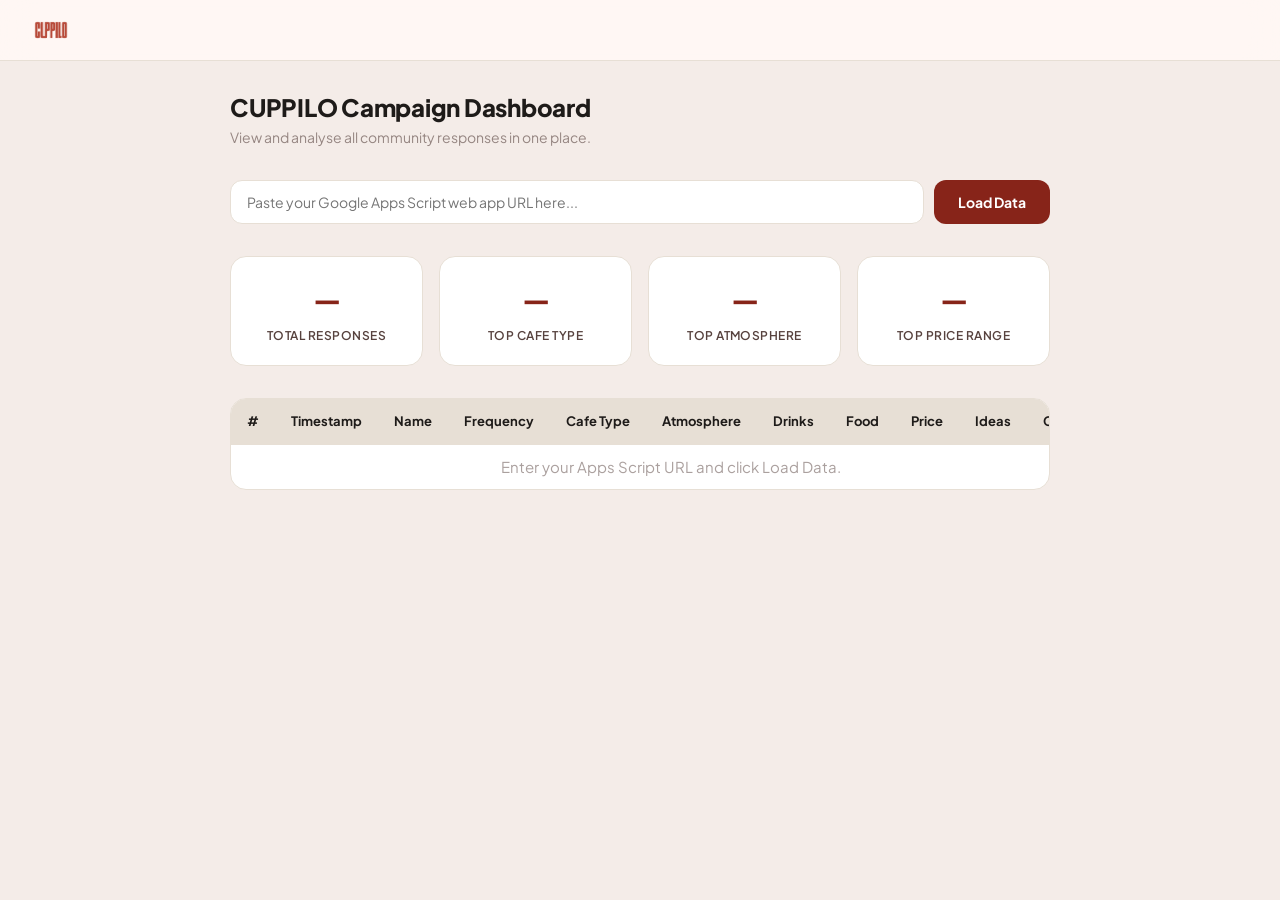
==== admin.html @ 05a6ad8a "Add native multi-step form, admin dashboard, and Google Apps Script - 5-step form overlay: About You" ====
<!DOCTYPE html>
<html lang="en">
<head>
  <meta charset="utf-8"/>
  <meta name="viewport" content="width=device-width, initial-scale=1.0"/>
  <title>CUPPILO — Campaign Dashboard</title>
  <link rel="stylesheet" href="css/styles.css"/>
  <style>
    body{background:#f4ece8;min-height:100vh}

    .admin-topbar{
      display:flex;align-items:center;gap:1rem;
      padding:1rem 1.25rem;
      background:rgba(255,248,245,.92);
      backdrop-filter:blur(16px);-webkit-backdrop-filter:blur(16px);
      border-bottom:1px solid var(--muted);
      position:sticky;top:0;z-index:50;
    }
    .admin-topbar img{height:28px;width:auto}

    .admin-wrap{max-width:860px;margin:0 auto;padding:2rem 1.25rem 4rem}

    .admin-title{font-size:1.5rem;font-weight:800;color:var(--charcoal);margin-bottom:.25rem}
    .admin-sub{font-size:.875rem;color:var(--on-sv);opacity:.6;margin-bottom:2rem}

    /* URL input bar */
    .url-bar{
      display:flex;gap:.625rem;margin-bottom:2rem;
    }
    .url-bar input{
      flex:1;padding:.75rem 1rem;border:1.5px solid var(--muted);
      border-radius:12px;font-family:inherit;font-size:.875rem;
      background:var(--surface-card);outline:none;
      transition:border-color .2s;
    }
    .url-bar input:focus{border-color:var(--primary)}
    .url-bar button{
      padding:.75rem 1.5rem;border-radius:12px;border:none;
      background:var(--primary);color:var(--on-p);font-family:inherit;
      font-weight:700;font-size:.875rem;cursor:pointer;white-space:nowrap;
      transition:background .2s;
    }
    .url-bar button:hover{background:var(--primary-dark)}

    /* stats grid */
    .stats{display:grid;grid-template-columns:repeat(4,1fr);gap:1rem;margin-bottom:2rem}
    .stat-card{
      background:var(--surface-card);border:1px solid var(--muted);
      border-radius:1rem;padding:1.25rem 1rem;text-align:center;
    }
    .stat-card .stat-num{font-size:1.75rem;font-weight:800;color:var(--primary)}
    .stat-card .stat-label{font-size:.75rem;font-weight:600;color:var(--on-sv);margin-top:.25rem;text-transform:uppercase;letter-spacing:.04em}

    /* table */
    .table-wrap{
      background:var(--surface-card);border:1px solid var(--muted);
      border-radius:1rem;overflow:hidden;
    }
    .table-wrap table{width:100%;border-collapse:collapse;font-size:.8125rem}
    .table-wrap th{
      background:var(--muted);padding:.75rem 1rem;text-align:left;
      font-weight:700;color:var(--charcoal);white-space:nowrap;
      position:sticky;top:0;
    }
    .table-wrap td{
      padding:.625rem 1rem;border-top:1px solid var(--muted);
      color:var(--on-sv);vertical-align:top;
    }
    .table-wrap tr:hover td{background:rgba(135,36,25,.03)}
    .table-scroll{max-height:60vh;overflow:auto}

    .empty-msg{text-align:center;padding:3rem 1rem;color:var(--on-sv);opacity:.5;font-size:.9375rem}

    @media(max-width:640px){
      .stats{grid-template-columns:1fr 1fr}
      .url-bar{flex-direction:column}
    }
  </style>
</head>
<body>

  <header class="admin-topbar">
    <img src="img/logo.png" alt="CUPPILO"/>
  </header>

  <div class="admin-wrap">
    <h1 class="admin-title">CUPPILO Campaign Dashboard</h1>
    <p class="admin-sub">View and analyse all community responses in one place.</p>

    <div class="url-bar">
      <input type="text" id="scriptUrl" placeholder="Paste your Google Apps Script web app URL here..."/>
      <button onclick="fetchAll()">Load Data</button>
    </div>

    <div class="stats" id="statsGrid">
      <div class="stat-card"><div class="stat-num" id="statTotal">—</div><div class="stat-label">Total Responses</div></div>
      <div class="stat-card"><div class="stat-num" id="statCafe">—</div><div class="stat-label">Top Cafe Type</div></div>
      <div class="stat-card"><div class="stat-num" id="statAtmos">—</div><div class="stat-label">Top Atmosphere</div></div>
      <div class="stat-card"><div class="stat-num" id="statPrice">—</div><div class="stat-label">Top Price Range</div></div>
    </div>

    <div class="table-wrap">
      <div class="table-scroll">
        <table>
          <thead>
            <tr>
              <th>#</th>
              <th>Timestamp</th>
              <th>Name</th>
              <th>Frequency</th>
              <th>Cafe Type</th>
              <th>Atmosphere</th>
              <th>Drinks</th>
              <th>Food</th>
              <th>Price</th>
              <th>Ideas</th>
              <th>Contact</th>
            </tr>
          </thead>
          <tbody id="tableBody">
            <tr><td colspan="11" class="empty-msg">Enter your Apps Script URL and click Load Data.</td></tr>
          </tbody>
        </table>
      </div>
    </div>
  </div>

  <script>
    var allRows = [];

    function fetchAll() {
      var url = document.getElementById('scriptUrl').value.trim();
      if (!url) { alert('Please paste your Google Apps Script web app URL.'); return; }

      // Save to localStorage for convenience
      localStorage.setItem('cuppilo_gas_url', url);

      // The GAS web app returns JSON. We fetch with ?action=read (or a dedicated GET endpoint).
      // If your script only has doPost, you can add a doGet that returns the sheet data as JSON.
      // For now we fetch as text and try to parse.
      fetch(url)
        .then(function(r){ return r.text(); })
        .then(function(text){
          try {
            var json = JSON.parse(text);
            if (Array.isArray(json)) {
              renderData(json);
            } else if (json.data && Array.isArray(json.data)) {
              renderData(json.data);
            } else {
              document.getElementById('tableBody').innerHTML =
                '<tr><td colspan="11" class="empty-msg">Got a response but no array data. Make sure your Apps Script doGet returns a JSON array of rows.</td></tr>';
            }
          } catch(err) {
            document.getElementById('tableBody').innerHTML =
              '<tr><td colspan="11" class="empty-msg">Could not parse response. Make sure your Apps Script returns valid JSON.</td></tr>';
          }
        })
        .catch(function(err){
          document.getElementById('tableBody').innerHTML =
            '<tr><td colspan="11" class="empty-msg">Fetch failed: ' + err.message + '</td></tr>';
        });
    }

    function renderData(rows) {
      allRows = rows;

      // Skip header row if present (first row with "Timestamp" as first cell)
      if (rows.length > 0 && rows[0][0] && rows[0][0].toString().toLowerCase().includes('timestamp')) {
        rows = rows.slice(1);
      }

      // Stats
      document.getElementById('statTotal').textContent = rows.length;

      var cafeTypes  = rows.map(function(r){ return r[3] || ''; }).filter(Boolean);
      var atmos      = rows.map(function(r){ return r[4] || ''; }).filter(Boolean);
      var prices     = rows.map(function(r){ return r[7] || ''; }).filter(Boolean);

      document.getElementById('statCafe').textContent  = mostCommon(cafeTypes) || '—';
      document.getElementById('statAtmos').textContent = mostCommon(atmos)     || '—';
      document.getElementById('statPrice').textContent = mostCommon(prices)    || '—';

      // Table
      var html = '';
      rows.forEach(function(r, i){
        html += '<tr>';
        html += '<td>' + (i + 1) + '</td>';
        html += '<td>' + esc(r[0]) + '</td>';
        html += '<td>' + esc(r[1]) + '</td>';
        html += '<td>' + esc(r[2]) + '</td>';
        html += '<td>' + esc(r[3]) + '</td>';
        html += '<td>' + esc(r[4]) + '</td>';
        html += '<td>' + esc(r[5]) + '</td>';
        html += '<td>' + esc(r[6]) + '</td>';
        html += '<td>' + esc(r[7]) + '</td>';
        html += '<td>' + esc(r[8]) + '</td>';
        html += '<td>' + esc(r[9]) + '</td>';
        html += '</tr>';
      });
      document.getElementById('tableBody').innerHTML = html || '<tr><td colspan="11" class="empty-msg">No responses yet.</td></tr>';
    }

    function mostCommon(arr) {
      var counts = {};
      arr.forEach(function(v){ counts[v] = (counts[v] || 0) + 1; });
      var best = null, bestN = 0;
      Object.keys(counts).forEach(function(k){
        if (counts[k] > bestN) { bestN = counts[k]; best = k; }
      });
      return best;
    }

    function esc(s) {
      if (!s) return '';
      var d = document.createElement('div');
      d.textContent = s;
      return d.innerHTML;
    }

    // Restore saved URL
    (function(){
      var saved = localStorage.getItem('cuppilo_gas_url');
      if (saved) document.getElementById('scriptUrl').value = saved;
    })();
  </script>

</body>
</html>
---- css/styles.css ----
/* CUPPILO Campaign — Landing Page Styles */
@import url('https://fonts.googleapis.com/css2?family=Playfair+Display:ital,wght@0,400;0,500;0,600;0,700;1,400;1,500&family=Plus+Jakarta+Sans:wght@400;500;600;700;800&display=swap');
@import url('https://fonts.googleapis.com/css2?family=Material+Symbols+Outlined:opsz,wght,FILL,GRAD@20..48,100..700,0..1,-50..200&display=swap');

*,*::before,*::after{box-sizing:border-box;margin:0;padding:0}
html{scroll-behavior:smooth;-webkit-text-size-adjust:100%}
body{font-family:'Plus Jakarta Sans',system-ui,sans-serif;line-height:1.6;-webkit-font-smoothing:antialiased;overflow-x:hidden;background:#fff8f5;color:#1e1b19}

:root{
  --primary:#872419;
  --primary-dark:#6d1d14;
  --cream:#F7F1E8;
  --brass:#D9A441;
  --charcoal:#1e1b19;
  --muted:#E7DFD5;
  --surface:#fff8f5;
  --surface-card:#ffffff;
  --on-p:#ffffff;
  --on-s:#1e1b19;
  --on-sv:#57423e;
}

h1,h2,h3{font-weight:700;letter-spacing:-0.01em;line-height:1.2}

.container{max-width:640px;margin:0 auto;padding:0 1.25rem}

/* ── TOP BAR ── */
.topbar{position:fixed;top:0;left:0;right:0;z-index:50;padding:1rem 1.25rem;display:flex;align-items:center;background:rgba(255,248,245,.85);backdrop-filter:blur(16px);-webkit-backdrop-filter:blur(16px)}
.topbar-logo{height:28px;width:auto}

/* ── HERO ── */
.hero{min-height:100vh;display:flex;align-items:center;justify-content:center;text-align:center;padding:5rem 1.25rem 3rem;background:linear-gradient(180deg,#fff8f5 0%,#f4ece8 100%)}
.hero-inner{max-width:500px;width:100%}
.hero-badge{display:inline-flex;align-items:center;gap:.5rem;padding:.375rem 1rem;border-radius:9999px;background:var(--surface-card);border:1px solid var(--muted);font-size:.75rem;font-weight:600;color:var(--on-sv);margin-bottom:2rem;letter-spacing:.02em}
.hero-badge .dot{width:6px;height:6px;border-radius:50%;background:var(--primary);animation:pulse 2s infinite}
@keyframes pulse{0%,100%{opacity:1}50%{opacity:.4}}
.hero h1{font-size:2.75rem;font-weight:800;letter-spacing:-.03em;color:var(--charcoal);margin-bottom:.75rem}
.hero h1 .accent{font-family:'Playfair Display',serif;font-style:italic;font-weight:500;color:var(--primary)}
.hero-sub{font-size:1.125rem;font-weight:500;color:var(--on-sv);margin-bottom:.25rem}
.hero-tagline{font-size:.9375rem;color:var(--on-sv);opacity:.7;line-height:1.7;margin-bottom:2rem}

/* ── CTA ROTATE ── */
.cta-btn{display:inline-flex;align-items:center;gap:.625rem;padding:18px 40px;border-radius:50px;background:var(--primary);color:var(--on-p);font-weight:700;font-size:20px;text-decoration:none;cursor:pointer;border:none;transition:all .2s;box-shadow:0 4px 20px rgba(135,36,25,.3);min-width:260px;font-family:inherit;position:relative;overflow:hidden}
.cta-btn:hover{background:var(--primary-dark);box-shadow:0 6px 28px rgba(135,36,25,.4);transform:translateY(-2px)}
.cta-btn:active{transform:scale(.97)}
.cta-icon{font-size:20px;transition:opacity .3s;flex-shrink:0}
.cta-text-wrap{position:relative;height:1.5em;overflow:visible;display:flex;align-items:center}
.cta-text{position:absolute;left:0;top:50%;white-space:nowrap;opacity:0;transform:translateY(-50%) translateY(10px);transition:all .4s ease;font-size:20px}
.cta-text.active{opacity:1;transform:translateY(-50%) translateY(0)}
.cta-arrow{font-size:20px;flex-shrink:0}

/* ── WHY SECTION ── */
.why{padding:3rem 1.25rem;text-align:center}
.why-quote{position:relative;max-width:480px;margin:0 auto}
.why-quote blockquote{font-size:1.0625rem;font-weight:500;color:var(--on-s);line-height:1.8;font-style:italic;padding:0 1.25rem;border-left:3px solid var(--primary)}

/* ── CARDS SECTION ── */
.cards{padding:3rem 1.25rem 5rem}
.cards-header{text-align:center;margin-bottom:2rem}
.cards-header span{font-size:.75rem;font-weight:700;text-transform:uppercase;letter-spacing:.06em;color:var(--primary);display:block;margin-bottom:.25rem}
.cards-header h2{font-size:1.5rem;font-weight:800;color:var(--charcoal)}
.cards-grid{display:grid;grid-template-columns:1fr 1fr;gap:1rem}
.card{background:var(--surface-card);border-radius:1rem;padding:1.5rem 1.25rem;border:1px solid var(--muted);text-align:left;transition:all .3s}
.card:hover{box-shadow:0 8px 24px rgba(135,36,25,.1);transform:translateY(-2px)}
.card-icon{font-size:2rem;margin-bottom:.75rem;color:var(--primary);display:block}
.card h3{font-size:1rem;font-weight:700;color:var(--charcoal);margin-bottom:.25rem}
.card p{font-size:.8125rem;color:var(--on-sv);line-height:1.5}

/* ── FOOTER ── */
.footer{padding:2rem 1.25rem;text-align:center;border-top:1px solid var(--muted)}
.footer-insta{display:inline-flex;align-items:center;gap:.5rem;padding:.75rem 1.5rem;border-radius:9999px;background:linear-gradient(135deg,#833ab4,#fd1d1d,#fcb045);color:#fff;font-weight:700;font-size:.875rem;text-decoration:none;transition:all .2s;box-shadow:0 2px 12px rgba(131,58,180,.25)}
.footer-insta:hover{transform:translateY(-2px);box-shadow:0 4px 20px rgba(131,58,180,.35)}
.footer-insta svg{width:18px;height:18px;fill:#fff;flex-shrink:0}
.footer p{font-size:.75rem;color:var(--on-sv);opacity:.5;margin-top:1.25rem}

/* ═══════════════════════════════════════════ */
/* FORM OVERLAY                               */
/* ═══════════════════════════════════════════ */
.form-overlay{
  position:fixed;
  inset:0;
  z-index:100;
  background:rgba(30,27,25,.45);
  backdrop-filter:blur(4px);
  -webkit-backdrop-filter:blur(4px);
  display:flex;
  align-items:flex-end;
  opacity:0;
  pointer-events:none;
  transition:opacity .35s ease;
}
.form-overlay.open{
  opacity:1;
  pointer-events:auto;
}

.form-panel{
  width:100%;
  max-height:100vh;
  height:100vh;
  background:var(--surface);
  border-radius:1.5rem 1.5rem 0 0;
  display:flex;
  flex-direction:column;
  transform:translateY(100%);
  transition:transform .45s cubic-bezier(.22,1,.36,1);
  overflow:hidden;
}
.form-overlay.open .form-panel{
  transform:translateY(0);
}

/* ── form topbar ── */
.form-topbar{
  display:flex;
  align-items:center;
  justify-content:space-between;
  padding:1rem 1.25rem;
  flex-shrink:0;
}
.form-close{
  width:40px;
  height:40px;
  border-radius:50%;
  border:none;
  background:var(--muted);
  display:flex;
  align-items:center;
  justify-content:center;
  cursor:pointer;
  transition:background .2s;
}
.form-close:hover{background:#d6cfc6}
.form-close .material-symbols-outlined{font-size:20px;color:var(--charcoal)}
.form-topbar-title{font-size:.8125rem;font-weight:800;letter-spacing:.1em;color:var(--charcoal);text-transform:uppercase}

/* ── progress bar ── */
.form-progress{
  width:100%;
  height:3px;
  background:var(--muted);
  flex-shrink:0;
}
.form-progress-fill{
  height:100%;
  width:0%;
  background:var(--primary);
  border-radius:0 3px 3px 0;
  transition:width .4s cubic-bezier(.22,1,.36,1);
}

/* ── scrollable body ── */
.form-body{
  flex:1;
  overflow-y:auto;
  padding:1.5rem 1.25rem 2rem;
  -webkit-overflow-scrolling:touch;
}

/* ── step ── */
.form-step{display:none}
.form-step.active{display:block;animation:fadeUp .4s ease}
@keyframes fadeUp{from{opacity:0;transform:translateY(16px)}to{opacity:1;transform:translateY(0)}}

.form-step-head{margin-bottom:1.75rem}
.form-step-icon{font-size:2rem;color:var(--primary);margin-bottom:.5rem;display:block}
.form-step-head h2{font-size:1.375rem;font-weight:800;color:var(--charcoal);margin-bottom:.25rem}
.form-step-head p{font-size:.875rem;color:var(--on-sv);opacity:.7}

/* ── fields ── */
.form-field{margin-bottom:1.5rem}
.form-field label{display:block;font-size:.8125rem;font-weight:700;color:var(--charcoal);margin-bottom:.5rem}
.label-hint{font-weight:400;color:var(--on-sv);opacity:.6}

/* ── text input ── */
.form-input{
  width:100%;
  padding:.875rem 1rem;
  border:1.5px solid var(--muted);
  border-radius:12px;
  font-family:inherit;
  font-size:.9375rem;
  color:var(--charcoal);
  background:var(--surface-card);
  transition:border-color .2s,box-shadow .2s;
  outline:none;
}
.form-input:focus{border-color:var(--primary);box-shadow:0 0 0 3px rgba(135,36,25,.1)}
.form-input::placeholder{color:var(--on-sv);opacity:.4}
.form-input.shake{animation:shake .4s ease}
@keyframes shake{0%,100%{transform:translateX(0)}20%,60%{transform:translateX(-6px)}40%,80%{transform:translateX(6px)}}

/* ── textarea ── */
.form-textarea{
  width:100%;
  padding:.875rem 1rem;
  border:1.5px solid var(--muted);
  border-radius:12px;
  font-family:inherit;
  font-size:.9375rem;
  color:var(--charcoal);
  background:var(--surface-card);
  resize:vertical;
  min-height:100px;
  transition:border-color .2s,box-shadow .2s;
  outline:none;
}
.form-textarea:focus{border-color:var(--primary);box-shadow:0 0 0 3px rgba(135,36,25,.1)}
.form-textarea::placeholder{color:var(--on-sv);opacity:.4}

/* ── single-select option buttons ── */
.form-options{display:grid;grid-template-columns:1fr 1fr;gap:.625rem}
.form-opt{
  padding:.75rem .875rem;
  border:1.5px solid var(--muted);
  border-radius:12px;
  background:var(--surface-card);
  font-family:inherit;
  font-size:.8125rem;
  font-weight:600;
  color:var(--on-sv);
  cursor:pointer;
  transition:all .2s;
  text-align:center;
  line-height:1.3;
}
.form-opt:hover{border-color:var(--primary);color:var(--primary)}
.form-opt.selected{
  background:var(--primary);
  border-color:var(--primary);
  color:var(--on-p);
  box-shadow:0 2px 8px rgba(135,36,25,.25);
}

/* ── multi-select chips ── */
.form-chips{display:flex;flex-wrap:wrap;gap:.5rem}
.form-chip{
  padding:.5rem 1rem;
  border:1.5px solid var(--muted);
  border-radius:9999px;
  background:var(--surface-card);
  font-family:inherit;
  font-size:.8125rem;
  font-weight:600;
  color:var(--on-sv);
  cursor:pointer;
  transition:all .2s;
}
.form-chip:hover{border-color:var(--primary);color:var(--primary)}
.form-chip.selected{
  background:var(--primary);
  border-color:var(--primary);
  color:var(--on-p);
  box-shadow:0 2px 8px rgba(135,36,25,.2);
}

/* ── bottom nav ── */
.form-nav{
  display:flex;
  gap:.75rem;
  padding:1rem 1.25rem 1.5rem;
  flex-shrink:0;
  border-top:1px solid var(--muted);
  background:var(--surface);
}
.form-nav button{
  flex:1;
  display:inline-flex;
  align-items:center;
  justify-content:center;
  gap:.375rem;
  padding:.875rem 1rem;
  border-radius:12px;
  font-family:inherit;
  font-size:.9375rem;
  font-weight:700;
  cursor:pointer;
  transition:all .2s;
  border:none;
}

.btn-back{
  background:transparent;
  border:1.5px solid var(--muted)!important;
  color:var(--on-sv);
}
.btn-back:hover{background:var(--muted)}

.btn-next{
  background:var(--primary);
  color:var(--on-p);
  box-shadow:0 4px 16px rgba(135,36,25,.3);
}
.btn-next:hover{background:var(--primary-dark);box-shadow:0 6px 24px rgba(135,36,25,.4);transform:translateY(-1px)}
.btn-next:active{transform:scale(.97)}

/* ── RESPONSIVE ── */
@media(max-width:480px){
  .hero{padding-top:4rem}
  .hero h1{font-size:2.25rem}
  .cards-grid{grid-template-columns:1fr}
  .cta-btn{padding:.875rem 1.5rem;font-size:1rem;min-height:56px}
  .cta-icon,.cta-arrow{font-size:20px}

  .form-options{grid-template-columns:1fr}
  .form-panel{border-radius:0}
}
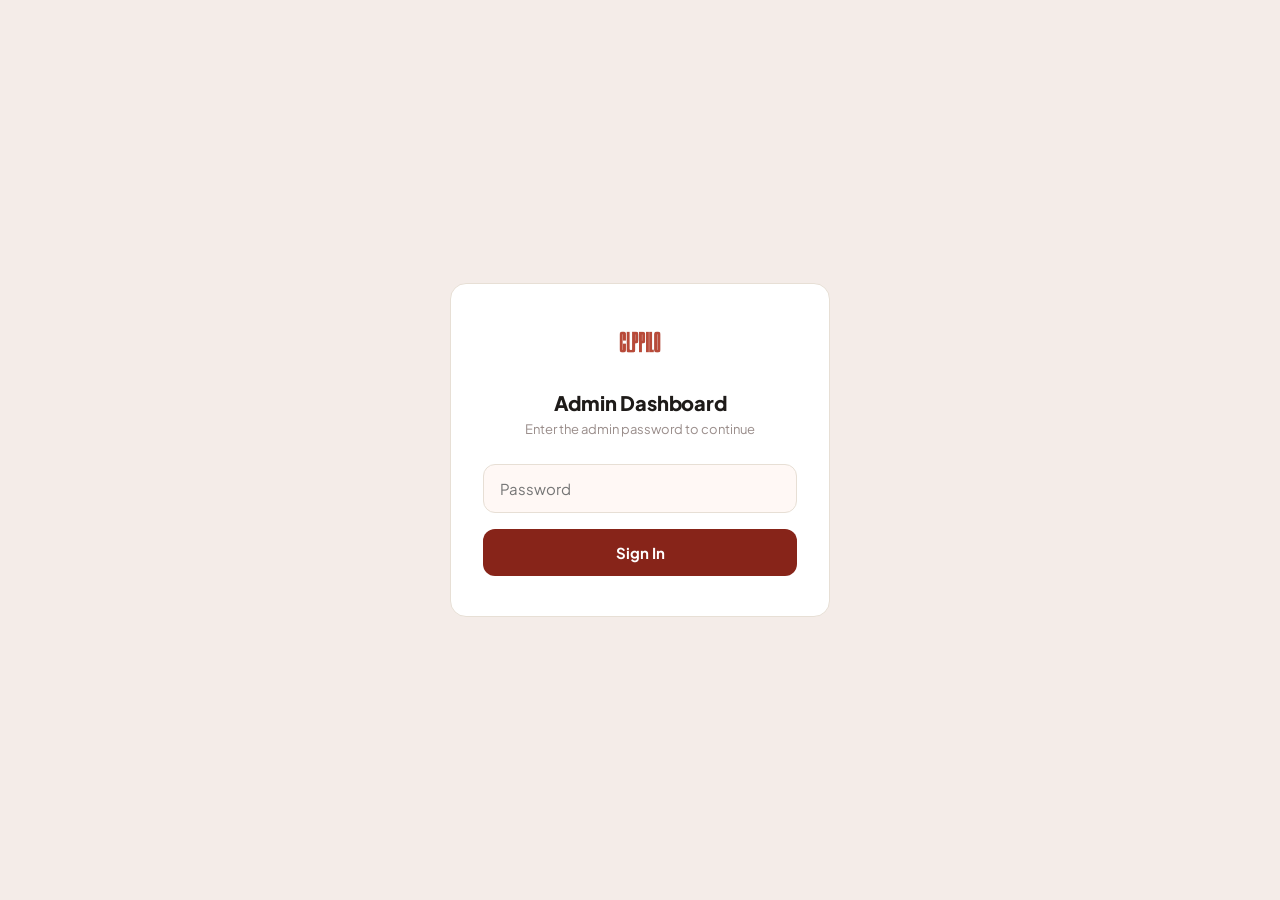
==== commit 6f815f52: "Add admin security, dynamic form builder, CTA fixes, speed optimization - Admin dashboard: password-" ====
--- a/admin.html
+++ b/admin.html
@@ -3,226 +3,370 @@
 <head>
   <meta charset="utf-8"/>
   <meta name="viewport" content="width=device-width, initial-scale=1.0"/>
-  <title>CUPPILO — Campaign Dashboard</title>
+  <title>CUPPILO — Admin Dashboard</title>
   <link rel="stylesheet" href="css/styles.css"/>
   <style>
     body{background:#f4ece8;min-height:100vh}
-
-    .admin-topbar{
-      display:flex;align-items:center;gap:1rem;
-      padding:1rem 1.25rem;
-      background:rgba(255,248,245,.92);
-      backdrop-filter:blur(16px);-webkit-backdrop-filter:blur(16px);
-      border-bottom:1px solid var(--muted);
-      position:sticky;top:0;z-index:50;
-    }
+    .admin-topbar{display:flex;align-items:center;gap:1rem;padding:1rem 1.25rem;background:rgba(255,248,245,.92);backdrop-filter:blur(16px);-webkit-backdrop-filter:blur(16px);border-bottom:1px solid var(--muted);position:sticky;top:0;z-index:50}
     .admin-topbar img{height:28px;width:auto}
-
+    .admin-topbar-title{font-size:.8125rem;font-weight:800;letter-spacing:.08em;color:var(--charcoal);text-transform:uppercase}
     .admin-wrap{max-width:860px;margin:0 auto;padding:2rem 1.25rem 4rem}
-
     .admin-title{font-size:1.5rem;font-weight:800;color:var(--charcoal);margin-bottom:.25rem}
     .admin-sub{font-size:.875rem;color:var(--on-sv);opacity:.6;margin-bottom:2rem}
 
-    /* URL input bar */
-    .url-bar{
-      display:flex;gap:.625rem;margin-bottom:2rem;
-    }
-    .url-bar input{
-      flex:1;padding:.75rem 1rem;border:1.5px solid var(--muted);
-      border-radius:12px;font-family:inherit;font-size:.875rem;
-      background:var(--surface-card);outline:none;
-      transition:border-color .2s;
-    }
+    /* Login */
+    .login-gate{display:flex;align-items:center;justify-content:center;min-height:100vh;padding:1.25rem}
+    .login-card{background:var(--surface-card);border:1px solid var(--muted);border-radius:1rem;padding:2.5rem 2rem;max-width:380px;width:100%;text-align:center}
+    .login-card img{height:36px;margin-bottom:1.5rem}
+    .login-card h2{font-size:1.25rem;font-weight:800;color:var(--charcoal);margin-bottom:.25rem}
+    .login-card p{font-size:.8125rem;color:var(--on-sv);opacity:.6;margin-bottom:1.5rem}
+    .login-card input{width:100%;padding:.875rem 1rem;border:1.5px solid var(--muted);border-radius:12px;font-family:inherit;font-size:.9375rem;background:var(--surface);outline:none;transition:border-color .2s;margin-bottom:1rem}
+    .login-card input:focus{border-color:var(--primary)}
+    .login-card button{width:100%;padding:.875rem;border-radius:12px;border:none;background:var(--primary);color:var(--on-p);font-family:inherit;font-weight:700;font-size:.9375rem;cursor:pointer;transition:background .2s}
+    .login-card button:hover{background:var(--primary-dark)}
+    .login-err{font-size:.8125rem;color:#ba1a1a;margin-top:.5rem;display:none}
+
+    /* Tabs */
+    .admin-tabs{display:flex;gap:.5rem;margin-bottom:2rem;border-bottom:2px solid var(--muted);padding-bottom:0}
+    .admin-tab{padding:.75rem 1.25rem;border:none;background:transparent;font-family:inherit;font-size:.875rem;font-weight:700;color:var(--on-sv);cursor:pointer;border-bottom:2px solid transparent;margin-bottom:-2px;transition:all .2s}
+    .admin-tab.active{color:var(--primary);border-bottom-color:var(--primary)}
+    .admin-tab:hover{color:var(--primary)}
+    .tab-panel{display:none}
+    .tab-panel.active{display:block}
+
+    /* URL bar */
+    .url-bar{display:flex;gap:.625rem;margin-bottom:2rem}
+    .url-bar input{flex:1;padding:.75rem 1rem;border:1.5px solid var(--muted);border-radius:12px;font-family:inherit;font-size:.875rem;background:var(--surface-card);outline:none;transition:border-color .2s}
     .url-bar input:focus{border-color:var(--primary)}
-    .url-bar button{
-      padding:.75rem 1.5rem;border-radius:12px;border:none;
-      background:var(--primary);color:var(--on-p);font-family:inherit;
-      font-weight:700;font-size:.875rem;cursor:pointer;white-space:nowrap;
-      transition:background .2s;
-    }
+    .url-bar button{padding:.75rem 1.5rem;border-radius:12px;border:none;background:var(--primary);color:var(--on-p);font-family:inherit;font-weight:700;font-size:.875rem;cursor:pointer;white-space:nowrap;transition:background .2s}
     .url-bar button:hover{background:var(--primary-dark)}
 
-    /* stats grid */
+    /* Stats */
     .stats{display:grid;grid-template-columns:repeat(4,1fr);gap:1rem;margin-bottom:2rem}
-    .stat-card{
-      background:var(--surface-card);border:1px solid var(--muted);
-      border-radius:1rem;padding:1.25rem 1rem;text-align:center;
-    }
+    .stat-card{background:var(--surface-card);border:1px solid var(--muted);border-radius:1rem;padding:1.25rem 1rem;text-align:center}
     .stat-card .stat-num{font-size:1.75rem;font-weight:800;color:var(--primary)}
     .stat-card .stat-label{font-size:.75rem;font-weight:600;color:var(--on-sv);margin-top:.25rem;text-transform:uppercase;letter-spacing:.04em}
 
-    /* table */
-    .table-wrap{
-      background:var(--surface-card);border:1px solid var(--muted);
-      border-radius:1rem;overflow:hidden;
-    }
+    /* Table */
+    .table-wrap{background:var(--surface-card);border:1px solid var(--muted);border-radius:1rem;overflow:hidden}
     .table-wrap table{width:100%;border-collapse:collapse;font-size:.8125rem}
-    .table-wrap th{
-      background:var(--muted);padding:.75rem 1rem;text-align:left;
-      font-weight:700;color:var(--charcoal);white-space:nowrap;
-      position:sticky;top:0;
-    }
-    .table-wrap td{
-      padding:.625rem 1rem;border-top:1px solid var(--muted);
-      color:var(--on-sv);vertical-align:top;
-    }
+    .table-wrap th{background:var(--muted);padding:.75rem 1rem;text-align:left;font-weight:700;color:var(--charcoal);white-space:nowrap;position:sticky;top:0}
+    .table-wrap td{padding:.625rem 1rem;border-top:1px solid var(--muted);color:var(--on-sv);vertical-align:top}
     .table-wrap tr:hover td{background:rgba(135,36,25,.03)}
     .table-scroll{max-height:60vh;overflow:auto}
-
     .empty-msg{text-align:center;padding:3rem 1rem;color:var(--on-sv);opacity:.5;font-size:.9375rem}
+
+    /* Form Builder */
+    .builder-section{background:var(--surface-card);border:1px solid var(--muted);border-radius:1rem;padding:1.5rem;margin-bottom:1.25rem}
+    .builder-section h3{font-size:1rem;font-weight:700;color:var(--charcoal);margin-bottom:.25rem;display:flex;align-items:center;gap:.5rem}
+    .builder-section h3 .material-symbols-outlined{font-size:20px;color:var(--primary)}
+    .builder-section>p{font-size:.8125rem;color:var(--on-sv);opacity:.6;margin-bottom:1rem}
+    .builder-items{display:flex;flex-wrap:wrap;gap:.5rem;margin-bottom:1rem}
+    .builder-item{display:inline-flex;align-items:center;gap:.375rem;padding:.5rem .875rem;border:1.5px solid var(--muted);border-radius:9999px;font-size:.8125rem;font-weight:600;color:var(--on-sv);background:var(--surface)}
+    .builder-item .remove-btn{width:20px;height:20px;border-radius:50%;border:none;background:rgba(186,26,26,.1);color:#ba1a1a;display:flex;align-items:center;justify-content:center;cursor:pointer;font-size:14px;transition:background .2s;line-height:1}
+    .builder-item .remove-btn:hover{background:rgba(186,26,26,.25)}
+    .builder-add{display:flex;gap:.5rem}
+    .builder-add input{flex:1;padding:.625rem .875rem;border:1.5px solid var(--muted);border-radius:10px;font-family:inherit;font-size:.8125rem;background:var(--surface);outline:none;transition:border-color .2s}
+    .builder-add input:focus{border-color:var(--primary)}
+    .builder-add button{padding:.625rem 1rem;border-radius:10px;border:none;background:var(--primary);color:var(--on-p);font-family:inherit;font-weight:700;font-size:.8125rem;cursor:pointer;white-space:nowrap;transition:background .2s}
+    .builder-add button:hover{background:var(--primary-dark)}
+    .builder-actions{display:flex;gap:.75rem;margin-top:1.25rem}
+    .builder-actions button{padding:.75rem 1.5rem;border-radius:12px;border:none;font-family:inherit;font-weight:700;font-size:.875rem;cursor:pointer;transition:all .2s}
+    .btn-publish{background:var(--primary);color:var(--on-p)}
+    .btn-publish:hover{background:var(--primary-dark)}
+    .btn-reset{background:var(--muted);color:var(--on-sv)}
+    .btn-reset:hover{background:#d6cfc6}
+    .builder-status{font-size:.8125rem;color:var(--success);font-weight:600;margin-top:.75rem;display:none}
 
     @media(max-width:640px){
       .stats{grid-template-columns:1fr 1fr}
       .url-bar{flex-direction:column}
+      .admin-tabs{overflow-x:auto}
     }
   </style>
 </head>
 <body>
 
-  <header class="admin-topbar">
-    <img src="img/logo.png" alt="CUPPILO"/>
-  </header>
-
-  <div class="admin-wrap">
-    <h1 class="admin-title">CUPPILO Campaign Dashboard</h1>
-    <p class="admin-sub">View and analyse all community responses in one place.</p>
-
-    <div class="url-bar">
-      <input type="text" id="scriptUrl" placeholder="Paste your Google Apps Script web app URL here..."/>
-      <button onclick="fetchAll()">Load Data</button>
+  <!-- LOGIN GATE -->
+  <div class="login-gate" id="loginGate">
+    <div class="login-card">
+      <img src="img/logo.png" alt="CUPPILO"/>
+      <h2>Admin Dashboard</h2>
+      <p>Enter the admin password to continue</p>
+      <input type="password" id="loginPass" placeholder="Password" onkeydown="if(event.key==='Enter')doLogin()"/>
+      <button onclick="doLogin()">Sign In</button>
+      <p class="login-err" id="loginErr">Incorrect password. Try again.</p>
     </div>
-
-    <div class="stats" id="statsGrid">
-      <div class="stat-card"><div class="stat-num" id="statTotal">—</div><div class="stat-label">Total Responses</div></div>
-      <div class="stat-card"><div class="stat-num" id="statCafe">—</div><div class="stat-label">Top Cafe Type</div></div>
-      <div class="stat-card"><div class="stat-num" id="statAtmos">—</div><div class="stat-label">Top Atmosphere</div></div>
-      <div class="stat-card"><div class="stat-num" id="statPrice">—</div><div class="stat-label">Top Price Range</div></div>
-    </div>
-
-    <div class="table-wrap">
-      <div class="table-scroll">
-        <table>
-          <thead>
-            <tr>
-              <th>#</th>
-              <th>Timestamp</th>
-              <th>Name</th>
-              <th>Frequency</th>
-              <th>Cafe Type</th>
-              <th>Atmosphere</th>
-              <th>Drinks</th>
-              <th>Food</th>
-              <th>Price</th>
-              <th>Ideas</th>
-              <th>Contact</th>
-            </tr>
-          </thead>
-          <tbody id="tableBody">
-            <tr><td colspan="11" class="empty-msg">Enter your Apps Script URL and click Load Data.</td></tr>
-          </tbody>
-        </table>
+  </div>
+
+  <!-- DASHBOARD (hidden until login) -->
+  <div id="dashboardWrap" style="display:none">
+    <header class="admin-topbar">
+      <img src="img/logo.png" alt="CUPPILO"/>
+      <span class="admin-topbar-title">Admin</span>
+    </header>
+
+    <div class="admin-wrap">
+      <h1 class="admin-title">CUPPILO Campaign Dashboard</h1>
+      <p class="admin-sub">Manage your campaign form and view all community responses.</p>
+
+      <div class="admin-tabs">
+        <button class="admin-tab active" onclick="switchTab('responses',this)">Responses</button>
+        <button class="admin-tab" onclick="switchTab('builder',this)">Form Builder</button>
+      </div>
+
+      <!-- TAB: Responses -->
+      <div class="tab-panel active" id="tab-responses">
+        <div class="url-bar">
+          <input type="text" id="scriptUrl" placeholder="Paste your Google Apps Script web app URL..."/>
+          <button onclick="fetchAll()">Load Data</button>
+        </div>
+
+        <div class="stats">
+          <div class="stat-card"><div class="stat-num" id="statTotal">—</div><div class="stat-label">Responses</div></div>
+          <div class="stat-card"><div class="stat-num" id="statCafe">—</div><div class="stat-label">Top Cafe</div></div>
+          <div class="stat-card"><div class="stat-num" id="statAtmos">—</div><div class="stat-label">Top Vibe</div></div>
+          <div class="stat-card"><div class="stat-num" id="statPrice">—</div><div class="stat-label">Top Price</div></div>
+        </div>
+
+        <div class="table-wrap">
+          <div class="table-scroll">
+            <table>
+              <thead><tr><th>#</th><th>Time</th><th>Name</th><th>Frequency</th><th>Cafe</th><th>Vibe</th><th>Drinks</th><th>Food</th><th>Price</th><th>Ideas</th><th>Contact</th></tr></thead>
+              <tbody id="tableBody"><tr><td colspan="11" class="empty-msg">Enter your Apps Script URL and click Load Data.</td></tr></tbody>
+            </table>
+          </div>
+        </div>
+      </div>
+
+      <!-- TAB: Form Builder -->
+      <div class="tab-panel" id="tab-builder">
+        <p style="font-size:.875rem;color:var(--on-sv);opacity:.6;margin-bottom:1.5rem">Add or remove items from the campaign form. Changes are published to the live form instantly via localStorage. No code editing needed.</p>
+
+        <div class="builder-section">
+          <h3><span class="material-symbols-outlined">local_cafe</span> Drinks</h3>
+          <p>Multi-select chips on Step 3 of the form</p>
+          <div class="builder-items" id="builderDrinks"></div>
+          <div class="builder-add">
+            <input type="text" id="newDrink" placeholder="Add a drink (e.g. Iced Latte)" onkeydown="if(event.key==='Enter')addItem('drinks')"/>
+            <button onclick="addItem('drinks')">Add</button>
+          </div>
+        </div>
+
+        <div class="builder-section">
+          <h3><span class="material-symbols-outlined">restaurant</span> Food</h3>
+          <p>Multi-select chips on Step 3 of the form</p>
+          <div class="builder-items" id="builderFood"></div>
+          <div class="builder-add">
+            <input type="text" id="newFood" placeholder="Add a food item (e.g. Croissant)" onkeydown="if(event.key==='Enter')addItem('food')"/>
+            <button onclick="addItem('food')">Add</button>
+          </div>
+        </div>
+
+        <div class="builder-section">
+          <h3><span class="material-symbols-outlined">storefront</span> Cafe Types</h3>
+          <p>Single-select options on Step 2</p>
+          <div class="builder-items" id="builderCafeTypes"></div>
+          <div class="builder-add">
+            <input type="text" id="newCafeType" placeholder="Add a cafe type" onkeydown="if(event.key==='Enter')addItem('cafeTypes')"/>
+            <button onclick="addItem('cafeTypes')">Add</button>
+          </div>
+        </div>
+
+        <div class="builder-section">
+          <h3><span class="material-symbols-outlined">park</span> Atmospheres</h3>
+          <p>Single-select options on Step 2</p>
+          <div class="builder-items" id="builderAtmospheres"></div>
+          <div class="builder-add">
+            <input type="text" id="newAtmosphere" placeholder="Add an atmosphere" onkeydown="if(event.key==='Enter')addItem('atmospheres')"/>
+            <button onclick="addItem('atmospheres')">Add</button>
+          </div>
+        </div>
+
+        <div class="builder-section">
+          <h3><span class="material-symbols-outlined">payments</span> Price Ranges</h3>
+          <p>Single-select options on Step 4</p>
+          <div class="builder-items" id="builderPrices"></div>
+          <div class="builder-add">
+            <input type="text" id="newPrice" placeholder="Add a price range (e.g. Rs.200+)" onkeydown="if(event.key==='Enter')addItem('prices')"/>
+            <button onclick="addItem('prices')">Add</button>
+          </div>
+        </div>
+
+        <div class="builder-actions">
+          <button class="btn-publish" onclick="publishConfig()">
+            <span class="material-symbols-outlined" style="font-size:16px;vertical-align:middle">upload</span>
+            Publish to Live Form
+          </button>
+          <button class="btn-reset" onclick="resetConfig()">Reset to Default</button>
+        </div>
+        <p class="builder-status" id="builderStatus">Published! The live form will now use your updated items.</p>
       </div>
     </div>
   </div>
 
   <script>
-    var allRows = [];
-
+    /* ══════════════════════════════════════ */
+    /* PASSWORD SECURITY                      */
+    /* ══════════════════════════════════════ */
+    var ADMIN_HASH = 'cuppilo2026';  /* Simple hash — change this to your password */
+
+    function doLogin() {
+      var pass = document.getElementById('loginPass').value;
+      if (pass === ADMIN_HASH) {
+        sessionStorage.setItem('cuppilo_admin_auth', '1');
+        document.getElementById('loginGate').style.display = 'none';
+        document.getElementById('dashboardWrap').style.display = 'block';
+        loadBuilder();
+        restoreUrl();
+      } else {
+        document.getElementById('loginErr').style.display = 'block';
+        document.getElementById('loginPass').value = '';
+        document.getElementById('loginPass').focus();
+      }
+    }
+
+    /* Check if already logged in this session */
+    (function(){
+      if (sessionStorage.getItem('cuppilo_admin_auth') === '1') {
+        document.getElementById('loginGate').style.display = 'none';
+        document.getElementById('dashboardWrap').style.display = 'block';
+      }
+    })();
+
+    /* ══════════════════════════════════════ */
+    /* TABS                                   */
+    /* ══════════════════════════════════════ */
+    function switchTab(id, btn) {
+      document.querySelectorAll('.tab-panel').forEach(function(p){ p.classList.remove('active'); });
+      document.querySelectorAll('.admin-tab').forEach(function(b){ b.classList.remove('active'); });
+      document.getElementById('tab-' + id).classList.add('active');
+      btn.classList.add('active');
+    }
+
+    /* ══════════════════════════════════════ */
+    /* RESPONSES                              */
+    /* ══════════════════════════════════════ */
     function fetchAll() {
       var url = document.getElementById('scriptUrl').value.trim();
       if (!url) { alert('Please paste your Google Apps Script web app URL.'); return; }
-
-      // Save to localStorage for convenience
       localStorage.setItem('cuppilo_gas_url', url);
-
-      // The GAS web app returns JSON. We fetch with ?action=read (or a dedicated GET endpoint).
-      // If your script only has doPost, you can add a doGet that returns the sheet data as JSON.
-      // For now we fetch as text and try to parse.
-      fetch(url)
-        .then(function(r){ return r.text(); })
-        .then(function(text){
-          try {
-            var json = JSON.parse(text);
-            if (Array.isArray(json)) {
-              renderData(json);
-            } else if (json.data && Array.isArray(json.data)) {
-              renderData(json.data);
-            } else {
-              document.getElementById('tableBody').innerHTML =
-                '<tr><td colspan="11" class="empty-msg">Got a response but no array data. Make sure your Apps Script doGet returns a JSON array of rows.</td></tr>';
-            }
-          } catch(err) {
-            document.getElementById('tableBody').innerHTML =
-              '<tr><td colspan="11" class="empty-msg">Could not parse response. Make sure your Apps Script returns valid JSON.</td></tr>';
-          }
-        })
-        .catch(function(err){
-          document.getElementById('tableBody').innerHTML =
-            '<tr><td colspan="11" class="empty-msg">Fetch failed: ' + err.message + '</td></tr>';
-        });
+      fetch(url).then(function(r){ return r.text(); }).then(function(text){
+        try {
+          var json = JSON.parse(text);
+          var rows = Array.isArray(json) ? json : (json.data && Array.isArray(json.data) ? json.data : null);
+          if (rows) { renderData(rows); }
+          else { document.getElementById('tableBody').innerHTML = '<tr><td colspan="11" class="empty-msg">No array data in response. Ensure your GAS doGet returns a JSON array.</td></tr>'; }
+        } catch(err) { document.getElementById('tableBody').innerHTML = '<tr><td colspan="11" class="empty-msg">Could not parse response.</td></tr>'; }
+      }).catch(function(err){ document.getElementById('tableBody').innerHTML = '<tr><td colspan="11" class="empty-msg">Fetch failed: ' + err.message + '</td></tr>'; });
     }
 
     function renderData(rows) {
-      allRows = rows;
-
-      // Skip header row if present (first row with "Timestamp" as first cell)
-      if (rows.length > 0 && rows[0][0] && rows[0][0].toString().toLowerCase().includes('timestamp')) {
-        rows = rows.slice(1);
-      }
-
-      // Stats
+      if (rows.length > 0 && rows[0][0] && rows[0][0].toString().toLowerCase().includes('timestamp')) rows = rows.slice(1);
       document.getElementById('statTotal').textContent = rows.length;
-
-      var cafeTypes  = rows.map(function(r){ return r[3] || ''; }).filter(Boolean);
-      var atmos      = rows.map(function(r){ return r[4] || ''; }).filter(Boolean);
-      var prices     = rows.map(function(r){ return r[7] || ''; }).filter(Boolean);
-
-      document.getElementById('statCafe').textContent  = mostCommon(cafeTypes) || '—';
-      document.getElementById('statAtmos').textContent = mostCommon(atmos)     || '—';
-      document.getElementById('statPrice').textContent = mostCommon(prices)    || '—';
-
-      // Table
+      document.getElementById('statCafe').textContent  = mostCommon(rows.map(function(r){return r[3]||''}).filter(Boolean)) || '—';
+      document.getElementById('statAtmos').textContent = mostCommon(rows.map(function(r){return r[4]||''}).filter(Boolean)) || '—';
+      document.getElementById('statPrice').textContent = mostCommon(rows.map(function(r){return r[7]||''}).filter(Boolean)) || '—';
       var html = '';
-      rows.forEach(function(r, i){
-        html += '<tr>';
-        html += '<td>' + (i + 1) + '</td>';
-        html += '<td>' + esc(r[0]) + '</td>';
-        html += '<td>' + esc(r[1]) + '</td>';
-        html += '<td>' + esc(r[2]) + '</td>';
-        html += '<td>' + esc(r[3]) + '</td>';
-        html += '<td>' + esc(r[4]) + '</td>';
-        html += '<td>' + esc(r[5]) + '</td>';
-        html += '<td>' + esc(r[6]) + '</td>';
-        html += '<td>' + esc(r[7]) + '</td>';
-        html += '<td>' + esc(r[8]) + '</td>';
-        html += '<td>' + esc(r[9]) + '</td>';
+      rows.forEach(function(r,i){
+        html += '<tr><td>'+(i+1)+'</td>';
+        [0,1,2,3,4,5,6,7,8,9].forEach(function(c){ html += '<td>'+esc(r[c])+'</td>'; });
         html += '</tr>';
       });
       document.getElementById('tableBody').innerHTML = html || '<tr><td colspan="11" class="empty-msg">No responses yet.</td></tr>';
     }
 
-    function mostCommon(arr) {
-      var counts = {};
-      arr.forEach(function(v){ counts[v] = (counts[v] || 0) + 1; });
-      var best = null, bestN = 0;
-      Object.keys(counts).forEach(function(k){
-        if (counts[k] > bestN) { bestN = counts[k]; best = k; }
+    function mostCommon(a){var c={},b=null,n=0;a.forEach(function(v){c[v]=(c[v]||0)+1});Object.keys(c).forEach(function(k){if(c[k]>n){n=c[k];b=k}});return b}
+    function esc(s){if(!s)return'';var d=document.createElement('div');d.textContent=s;return d.innerHTML}
+    function restoreUrl(){var s=localStorage.getItem('cuppilo_gas_url');if(s)document.getElementById('scriptUrl').value=s}
+
+    /* ══════════════════════════════════════ */
+    /* FORM BUILDER                           */
+    /* ══════════════════════════════════════ */
+    var STORAGE_KEY = 'cuppilo_form_config';
+
+    var defaultConfig = {
+      drinks: ['Coffee', 'Tea', 'Shakes', 'Juices', 'Smoothies', 'Cold Drinks'],
+      food: ['Pazham Pori', 'Unniyappam', 'Puffs', 'Sandwiches', 'Fries', 'Desserts'],
+      cafeTypes: ['Specialty Coffee', 'Traditional Kerala', 'Modern Fusion'],
+      atmospheres: ['Quiet & Work-Friendly', 'Social & Lively', 'Cozy & Intimate', 'Open Air & Veranda'],
+      prices: ['Rs.40-80', 'Rs.80-120', 'Rs.120-160', 'Rs.160+']
+    };
+
+    var builderMap = {
+      drinks:       { container: 'builderDrinks',      input: 'newDrink' },
+      food:         { container: 'builderFood',         input: 'newFood' },
+      cafeTypes:    { container: 'builderCafeTypes',    input: 'newCafeType' },
+      atmospheres:  { container: 'builderAtmospheres',  input: 'newAtmosphere' },
+      prices:       { container: 'builderPrices',       input: 'newPrice' }
+    };
+
+    function getConfig() {
+      try { return JSON.parse(localStorage.getItem(STORAGE_KEY)) || JSON.parse(JSON.stringify(defaultConfig)); }
+      catch(e) { return JSON.parse(JSON.stringify(defaultConfig)); }
+    }
+
+    function saveConfig(cfg) {
+      localStorage.setItem(STORAGE_KEY, JSON.stringify(cfg));
+    }
+
+    function loadBuilder() {
+      var cfg = getConfig();
+      Object.keys(builderMap).forEach(function(key){
+        renderBuilderItems(key, cfg[key] || []);
       });
-      return best;
-    }
-
-    function esc(s) {
-      if (!s) return '';
-      var d = document.createElement('div');
-      d.textContent = s;
-      return d.innerHTML;
-    }
-
-    // Restore saved URL
-    (function(){
-      var saved = localStorage.getItem('cuppilo_gas_url');
-      if (saved) document.getElementById('scriptUrl').value = saved;
-    })();
+    }
+
+    function renderBuilderItems(key, items) {
+      var el = document.getElementById(builderMap[key].container);
+      el.innerHTML = '';
+      items.forEach(function(item, i){
+        var tag = document.createElement('span');
+        tag.className = 'builder-item';
+        tag.innerHTML = esc(item) + ' <button class="remove-btn" onclick="removeItem(\'' + key + '\',' + i + ')" title="Remove">&times;</button>';
+        el.appendChild(tag);
+      });
+    }
+
+    function addItem(key) {
+      var input = document.getElementById(builderMap[key].input);
+      var val = input.value.trim();
+      if (!val) return;
+      var cfg = getConfig();
+      if (!cfg[key]) cfg[key] = [];
+      if (cfg[key].indexOf(val) === -1) {
+        cfg[key].push(val);
+        saveConfig(cfg);
+        renderBuilderItems(key, cfg[key]);
+      }
+      input.value = '';
+      input.focus();
+    }
+
+    function removeItem(key, index) {
+      var cfg = getConfig();
+      cfg[key].splice(index, 1);
+      saveConfig(cfg);
+      renderBuilderItems(key, cfg[key]);
+    }
+
+    function publishConfig() {
+      var cfg = getConfig();
+      saveConfig(cfg);
+      var status = document.getElementById('builderStatus');
+      status.style.display = 'block';
+      setTimeout(function(){ status.style.display = 'none'; }, 3000);
+    }
+
+    function resetConfig() {
+      if (!confirm('Reset all form items to defaults?')) return;
+      saveConfig(JSON.parse(JSON.stringify(defaultConfig)));
+      loadBuilder();
+      var status = document.getElementById('builderStatus');
+      status.textContent = 'Reset to defaults. Click Publish to apply.';
+      status.style.display = 'block';
+      setTimeout(function(){ status.style.display = 'none'; status.textContent = 'Published! The live form will now use your updated items.'; }, 3000);
+    }
   </script>
 
 </body>
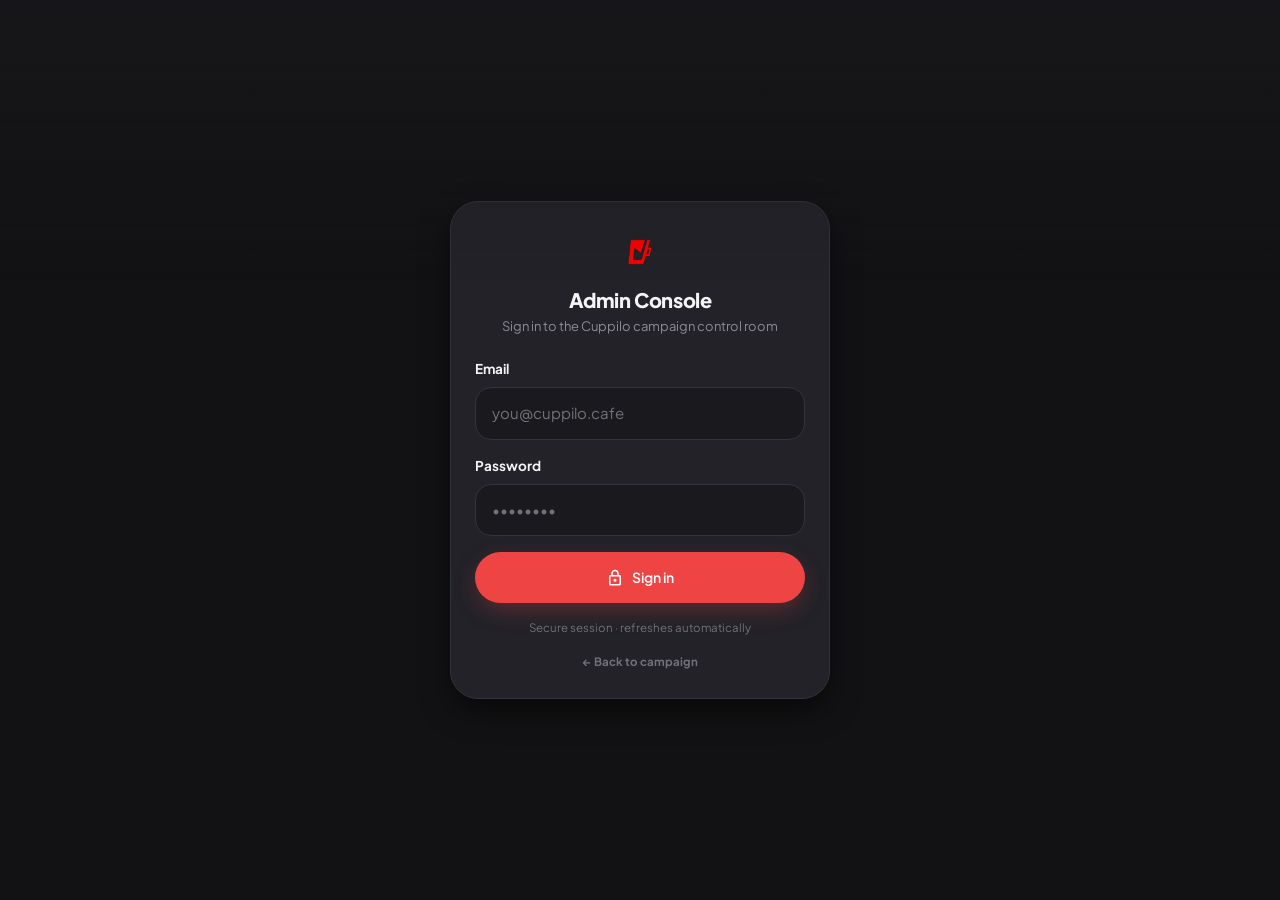
==== commit c7d9bea9: "Rebuild campaign pages: anon-safe survey submit, dark admin console, scratch card - index.html: drop" ====
--- a/admin.html
+++ b/admin.html
@@ -3,370 +3,1415 @@
 <head>
   <meta charset="utf-8"/>
   <meta name="viewport" content="width=device-width, initial-scale=1.0"/>
-  <title>CUPPILO — Admin Dashboard</title>
+  <title>Admin Console — CUPPILO</title>
+  <meta name="robots" content="noindex, nofollow"/>
+  <meta name="theme-color" content="#121214"/>
+  <link rel="icon" type="image/svg+xml" href="img/favicon.svg"/>
+  <link rel="preconnect" href="https://fonts.googleapis.com"/>
+  <link rel="preconnect" href="https://fonts.gstatic.com" crossorigin/>
+  <script>
+    (function(){
+      try{
+        var t = localStorage.getItem('cuppilo-admin-theme');
+        if(!t){ t = 'dark'; }
+        document.documentElement.setAttribute('data-theme', t);
+      }catch(e){ document.documentElement.setAttribute('data-theme','dark'); }
+    })();
+  </script>
   <link rel="stylesheet" href="css/styles.css"/>
-  <style>
-    body{background:#f4ece8;min-height:100vh}
-    .admin-topbar{display:flex;align-items:center;gap:1rem;padding:1rem 1.25rem;background:rgba(255,248,245,.92);backdrop-filter:blur(16px);-webkit-backdrop-filter:blur(16px);border-bottom:1px solid var(--muted);position:sticky;top:0;z-index:50}
-    .admin-topbar img{height:28px;width:auto}
-    .admin-topbar-title{font-size:.8125rem;font-weight:800;letter-spacing:.08em;color:var(--charcoal);text-transform:uppercase}
-    .admin-wrap{max-width:860px;margin:0 auto;padding:2rem 1.25rem 4rem}
-    .admin-title{font-size:1.5rem;font-weight:800;color:var(--charcoal);margin-bottom:.25rem}
-    .admin-sub{font-size:.875rem;color:var(--on-sv);opacity:.6;margin-bottom:2rem}
-
-    /* Login */
-    .login-gate{display:flex;align-items:center;justify-content:center;min-height:100vh;padding:1.25rem}
-    .login-card{background:var(--surface-card);border:1px solid var(--muted);border-radius:1rem;padding:2.5rem 2rem;max-width:380px;width:100%;text-align:center}
-    .login-card img{height:36px;margin-bottom:1.5rem}
-    .login-card h2{font-size:1.25rem;font-weight:800;color:var(--charcoal);margin-bottom:.25rem}
-    .login-card p{font-size:.8125rem;color:var(--on-sv);opacity:.6;margin-bottom:1.5rem}
-    .login-card input{width:100%;padding:.875rem 1rem;border:1.5px solid var(--muted);border-radius:12px;font-family:inherit;font-size:.9375rem;background:var(--surface);outline:none;transition:border-color .2s;margin-bottom:1rem}
-    .login-card input:focus{border-color:var(--primary)}
-    .login-card button{width:100%;padding:.875rem;border-radius:12px;border:none;background:var(--primary);color:var(--on-p);font-family:inherit;font-weight:700;font-size:.9375rem;cursor:pointer;transition:background .2s}
-    .login-card button:hover{background:var(--primary-dark)}
-    .login-err{font-size:.8125rem;color:#ba1a1a;margin-top:.5rem;display:none}
-
-    /* Tabs */
-    .admin-tabs{display:flex;gap:.5rem;margin-bottom:2rem;border-bottom:2px solid var(--muted);padding-bottom:0}
-    .admin-tab{padding:.75rem 1.25rem;border:none;background:transparent;font-family:inherit;font-size:.875rem;font-weight:700;color:var(--on-sv);cursor:pointer;border-bottom:2px solid transparent;margin-bottom:-2px;transition:all .2s}
-    .admin-tab.active{color:var(--primary);border-bottom-color:var(--primary)}
-    .admin-tab:hover{color:var(--primary)}
-    .tab-panel{display:none}
-    .tab-panel.active{display:block}
-
-    /* URL bar */
-    .url-bar{display:flex;gap:.625rem;margin-bottom:2rem}
-    .url-bar input{flex:1;padding:.75rem 1rem;border:1.5px solid var(--muted);border-radius:12px;font-family:inherit;font-size:.875rem;background:var(--surface-card);outline:none;transition:border-color .2s}
-    .url-bar input:focus{border-color:var(--primary)}
-    .url-bar button{padding:.75rem 1.5rem;border-radius:12px;border:none;background:var(--primary);color:var(--on-p);font-family:inherit;font-weight:700;font-size:.875rem;cursor:pointer;white-space:nowrap;transition:background .2s}
-    .url-bar button:hover{background:var(--primary-dark)}
-
-    /* Stats */
-    .stats{display:grid;grid-template-columns:repeat(4,1fr);gap:1rem;margin-bottom:2rem}
-    .stat-card{background:var(--surface-card);border:1px solid var(--muted);border-radius:1rem;padding:1.25rem 1rem;text-align:center}
-    .stat-card .stat-num{font-size:1.75rem;font-weight:800;color:var(--primary)}
-    .stat-card .stat-label{font-size:.75rem;font-weight:600;color:var(--on-sv);margin-top:.25rem;text-transform:uppercase;letter-spacing:.04em}
-
-    /* Table */
-    .table-wrap{background:var(--surface-card);border:1px solid var(--muted);border-radius:1rem;overflow:hidden}
-    .table-wrap table{width:100%;border-collapse:collapse;font-size:.8125rem}
-    .table-wrap th{background:var(--muted);padding:.75rem 1rem;text-align:left;font-weight:700;color:var(--charcoal);white-space:nowrap;position:sticky;top:0}
-    .table-wrap td{padding:.625rem 1rem;border-top:1px solid var(--muted);color:var(--on-sv);vertical-align:top}
-    .table-wrap tr:hover td{background:rgba(135,36,25,.03)}
-    .table-scroll{max-height:60vh;overflow:auto}
-    .empty-msg{text-align:center;padding:3rem 1rem;color:var(--on-sv);opacity:.5;font-size:.9375rem}
-
-    /* Form Builder */
-    .builder-section{background:var(--surface-card);border:1px solid var(--muted);border-radius:1rem;padding:1.5rem;margin-bottom:1.25rem}
-    .builder-section h3{font-size:1rem;font-weight:700;color:var(--charcoal);margin-bottom:.25rem;display:flex;align-items:center;gap:.5rem}
-    .builder-section h3 .material-symbols-outlined{font-size:20px;color:var(--primary)}
-    .builder-section>p{font-size:.8125rem;color:var(--on-sv);opacity:.6;margin-bottom:1rem}
-    .builder-items{display:flex;flex-wrap:wrap;gap:.5rem;margin-bottom:1rem}
-    .builder-item{display:inline-flex;align-items:center;gap:.375rem;padding:.5rem .875rem;border:1.5px solid var(--muted);border-radius:9999px;font-size:.8125rem;font-weight:600;color:var(--on-sv);background:var(--surface)}
-    .builder-item .remove-btn{width:20px;height:20px;border-radius:50%;border:none;background:rgba(186,26,26,.1);color:#ba1a1a;display:flex;align-items:center;justify-content:center;cursor:pointer;font-size:14px;transition:background .2s;line-height:1}
-    .builder-item .remove-btn:hover{background:rgba(186,26,26,.25)}
-    .builder-add{display:flex;gap:.5rem}
-    .builder-add input{flex:1;padding:.625rem .875rem;border:1.5px solid var(--muted);border-radius:10px;font-family:inherit;font-size:.8125rem;background:var(--surface);outline:none;transition:border-color .2s}
-    .builder-add input:focus{border-color:var(--primary)}
-    .builder-add button{padding:.625rem 1rem;border-radius:10px;border:none;background:var(--primary);color:var(--on-p);font-family:inherit;font-weight:700;font-size:.8125rem;cursor:pointer;white-space:nowrap;transition:background .2s}
-    .builder-add button:hover{background:var(--primary-dark)}
-    .builder-actions{display:flex;gap:.75rem;margin-top:1.25rem}
-    .builder-actions button{padding:.75rem 1.5rem;border-radius:12px;border:none;font-family:inherit;font-weight:700;font-size:.875rem;cursor:pointer;transition:all .2s}
-    .btn-publish{background:var(--primary);color:var(--on-p)}
-    .btn-publish:hover{background:var(--primary-dark)}
-    .btn-reset{background:var(--muted);color:var(--on-sv)}
-    .btn-reset:hover{background:#d6cfc6}
-    .builder-status{font-size:.8125rem;color:var(--success);font-weight:600;margin-top:.75rem;display:none}
-
-    @media(max-width:640px){
-      .stats{grid-template-columns:1fr 1fr}
-      .url-bar{flex-direction:column}
-      .admin-tabs{overflow-x:auto}
-    }
-  </style>
 </head>
-<body>
-
-  <!-- LOGIN GATE -->
-  <div class="login-gate" id="loginGate">
-    <div class="login-card">
-      <img src="img/logo.png" alt="CUPPILO"/>
-      <h2>Admin Dashboard</h2>
-      <p>Enter the admin password to continue</p>
-      <input type="password" id="loginPass" placeholder="Password" onkeydown="if(event.key==='Enter')doLogin()"/>
-      <button onclick="doLogin()">Sign In</button>
-      <p class="login-err" id="loginErr">Incorrect password. Try again.</p>
-    </div>
+<body class="admin-body">
+
+  <!-- ═══════════ AUTH SCREEN ═══════════ -->
+  <div class="auth-screen" id="authScreen">
+    <form class="auth-card" id="authForm" novalidate>
+      <div class="auth-brand">
+        <img src="img/logo-icon.png" alt="CUPPILO"/>
+        <h1>Admin Console</h1>
+        <p>Sign in to the Cuppilo campaign control room</p>
+      </div>
+
+      <div class="auth-error" id="authError">
+        <span class="material-symbols-outlined">error</span>
+        <span id="authErrorText">Incorrect email or password.</span>
+      </div>
+
+      <div class="field">
+        <label for="authEmail">Email</label>
+        <input class="input" id="authEmail" type="email" placeholder="you@cuppilo.cafe" autocomplete="username"/>
+      </div>
+      <div class="field">
+        <label for="authPassword">Password</label>
+        <input class="input" id="authPassword" type="password" placeholder="••••••••" autocomplete="current-password"/>
+      </div>
+
+      <button class="btn btn-primary btn-block" id="authSubmit" type="submit">
+        <span class="material-symbols-outlined">lock</span>
+        <span id="authSubmitLabel">Sign in</span>
+      </button>
+
+      <p class="auth-foot">Secure session &middot; refreshes automatically</p>
+      <p class="auth-foot"><a href="index.html" style="color:var(--text-4);font-weight:700">&larr; Back to campaign</a></p>
+    </form>
   </div>
 
-  <!-- DASHBOARD (hidden until login) -->
-  <div id="dashboardWrap" style="display:none">
-    <header class="admin-topbar">
-      <img src="img/logo.png" alt="CUPPILO"/>
-      <span class="admin-topbar-title">Admin</span>
-    </header>
-
-    <div class="admin-wrap">
-      <h1 class="admin-title">CUPPILO Campaign Dashboard</h1>
-      <p class="admin-sub">Manage your campaign form and view all community responses.</p>
-
-      <div class="admin-tabs">
-        <button class="admin-tab active" onclick="switchTab('responses',this)">Responses</button>
-        <button class="admin-tab" onclick="switchTab('builder',this)">Form Builder</button>
+  <!-- ═══════════ CONSOLE ═══════════ -->
+  <div class="console" id="console">
+
+    <div class="console-top">
+      <div class="console-brand">
+        <span class="cb-name">Cuppilo</span>
+        <span class="cb-sub">Admin Console</span>
       </div>
-
-      <!-- TAB: Responses -->
-      <div class="tab-panel active" id="tab-responses">
-        <div class="url-bar">
-          <input type="text" id="scriptUrl" placeholder="Paste your Google Apps Script web app URL..."/>
-          <button onclick="fetchAll()">Load Data</button>
-        </div>
-
-        <div class="stats">
-          <div class="stat-card"><div class="stat-num" id="statTotal">—</div><div class="stat-label">Responses</div></div>
-          <div class="stat-card"><div class="stat-num" id="statCafe">—</div><div class="stat-label">Top Cafe</div></div>
-          <div class="stat-card"><div class="stat-num" id="statAtmos">—</div><div class="stat-label">Top Vibe</div></div>
-          <div class="stat-card"><div class="stat-num" id="statPrice">—</div><div class="stat-label">Top Price</div></div>
-        </div>
-
-        <div class="table-wrap">
-          <div class="table-scroll">
-            <table>
-              <thead><tr><th>#</th><th>Time</th><th>Name</th><th>Frequency</th><th>Cafe</th><th>Vibe</th><th>Drinks</th><th>Food</th><th>Price</th><th>Ideas</th><th>Contact</th></tr></thead>
-              <tbody id="tableBody"><tr><td colspan="11" class="empty-msg">Enter your Apps Script URL and click Load Data.</td></tr></tbody>
-            </table>
-          </div>
-        </div>
-      </div>
-
-      <!-- TAB: Form Builder -->
-      <div class="tab-panel" id="tab-builder">
-        <p style="font-size:.875rem;color:var(--on-sv);opacity:.6;margin-bottom:1.5rem">Add or remove items from the campaign form. Changes are published to the live form instantly via localStorage. No code editing needed.</p>
-
-        <div class="builder-section">
-          <h3><span class="material-symbols-outlined">local_cafe</span> Drinks</h3>
-          <p>Multi-select chips on Step 3 of the form</p>
-          <div class="builder-items" id="builderDrinks"></div>
-          <div class="builder-add">
-            <input type="text" id="newDrink" placeholder="Add a drink (e.g. Iced Latte)" onkeydown="if(event.key==='Enter')addItem('drinks')"/>
-            <button onclick="addItem('drinks')">Add</button>
-          </div>
-        </div>
-
-        <div class="builder-section">
-          <h3><span class="material-symbols-outlined">restaurant</span> Food</h3>
-          <p>Multi-select chips on Step 3 of the form</p>
-          <div class="builder-items" id="builderFood"></div>
-          <div class="builder-add">
-            <input type="text" id="newFood" placeholder="Add a food item (e.g. Croissant)" onkeydown="if(event.key==='Enter')addItem('food')"/>
-            <button onclick="addItem('food')">Add</button>
-          </div>
-        </div>
-
-        <div class="builder-section">
-          <h3><span class="material-symbols-outlined">storefront</span> Cafe Types</h3>
-          <p>Single-select options on Step 2</p>
-          <div class="builder-items" id="builderCafeTypes"></div>
-          <div class="builder-add">
-            <input type="text" id="newCafeType" placeholder="Add a cafe type" onkeydown="if(event.key==='Enter')addItem('cafeTypes')"/>
-            <button onclick="addItem('cafeTypes')">Add</button>
-          </div>
-        </div>
-
-        <div class="builder-section">
-          <h3><span class="material-symbols-outlined">park</span> Atmospheres</h3>
-          <p>Single-select options on Step 2</p>
-          <div class="builder-items" id="builderAtmospheres"></div>
-          <div class="builder-add">
-            <input type="text" id="newAtmosphere" placeholder="Add an atmosphere" onkeydown="if(event.key==='Enter')addItem('atmospheres')"/>
-            <button onclick="addItem('atmospheres')">Add</button>
-          </div>
-        </div>
-
-        <div class="builder-section">
-          <h3><span class="material-symbols-outlined">payments</span> Price Ranges</h3>
-          <p>Single-select options on Step 4</p>
-          <div class="builder-items" id="builderPrices"></div>
-          <div class="builder-add">
-            <input type="text" id="newPrice" placeholder="Add a price range (e.g. Rs.200+)" onkeydown="if(event.key==='Enter')addItem('prices')"/>
-            <button onclick="addItem('prices')">Add</button>
-          </div>
-        </div>
-
-        <div class="builder-actions">
-          <button class="btn-publish" onclick="publishConfig()">
-            <span class="material-symbols-outlined" style="font-size:16px;vertical-align:middle">upload</span>
-            Publish to Live Form
-          </button>
-          <button class="btn-reset" onclick="resetConfig()">Reset to Default</button>
-        </div>
-        <p class="builder-status" id="builderStatus">Published! The live form will now use your updated items.</p>
+      <div class="console-actions">
+        <button class="icon-btn" id="refreshBtn" type="button" aria-label="Refresh data" title="Refresh data">
+          <span class="material-symbols-outlined">sync</span>
+        </button>
+        <button class="theme-toggle" id="themeToggle" type="button" aria-label="Toggle colour theme">
+          <span class="t-sun"><span class="material-symbols-outlined">light_mode</span></span>
+          <span class="t-moon"><span class="material-symbols-outlined">dark_mode</span></span>
+        </button>
+        <button class="icon-btn" id="logoutBtn" type="button" aria-label="Sign out" title="Sign out">
+          <span class="material-symbols-outlined">logout</span>
+        </button>
       </div>
     </div>
+
+    <div class="console-main">
+
+      <!-- ───────── OVERVIEW ───────── -->
+      <section class="console-screen on" id="screen-overview">
+        <div class="live-row">
+          <div class="live-tag"><span class="dot"></span>Live telemetry</div>
+          <div class="live-sub" id="syncLabel">Connecting&hellip;</div>
+        </div>
+
+        <div class="card">
+          <div class="panel-title">
+            <div>
+              <h2>Campaign Pulse</h2>
+              <div class="pt-sub">Fall 2026 Discovery &amp; Tasting Survey</div>
+            </div>
+          </div>
+          <div class="range-row" id="rangeRow">
+            <button class="chip" type="button" data-range="today">Today</button>
+            <button class="chip" type="button" data-range="week">Last 7 days</button>
+            <button class="chip on" type="button" data-range="all">All time</button>
+          </div>
+          <div class="kpi-grid">
+            <div class="kpi">
+              <div class="kpi-top">
+                <span class="kpi-label">Total responses</span>
+                <span class="kpi-icon"><span class="material-symbols-outlined">rate_review</span></span>
+              </div>
+              <div class="kpi-value" id="kpiTotal">0</div>
+              <div class="kpi-delta" id="kpiTotalSub">All time</div>
+            </div>
+            <div class="kpi">
+              <div class="kpi-top">
+                <span class="kpi-label">Completion rate</span>
+                <span class="kpi-icon"><span class="material-symbols-outlined">task_alt</span></span>
+              </div>
+              <div class="kpi-value" id="kpiCompletion">0%</div>
+              <div class="kpi-delta" id="kpiCompletionSub">0 complete</div>
+            </div>
+            <div class="kpi">
+              <div class="kpi-top">
+                <span class="kpi-label">Vouchers issued</span>
+                <span class="kpi-icon"><span class="material-symbols-outlined">confirmation_number</span></span>
+              </div>
+              <div class="kpi-value" id="kpiIssued">0</div>
+              <div class="kpi-delta" id="kpiIssuedSub">Ready to claim</div>
+            </div>
+            <div class="kpi">
+              <div class="kpi-top">
+                <span class="kpi-label">Redeemed</span>
+                <span class="kpi-icon"><span class="material-symbols-outlined">storefront</span></span>
+              </div>
+              <div class="kpi-value" id="kpiRedeemed">0</div>
+              <div class="kpi-delta" id="kpiRedeemedSub">0% of issued</div>
+            </div>
+          </div>
+        </div>
+
+        <div class="card">
+          <div class="panel-title">
+            <div>
+              <h2>Traffic &amp; Submissions</h2>
+              <div class="pt-sub">Real-time intake curve</div>
+            </div>
+            <span class="link-btn"><span class="material-symbols-outlined">query_stats</span>Rush hours</span>
+          </div>
+          <div class="chart" id="chart"></div>
+          <div class="chart-x" id="chartX"></div>
+          <div class="chart-note">
+            <span>Peak window</span>
+            <span><b id="peakLabel">No traffic yet</b> <span id="peakSub"></span></span>
+          </div>
+        </div>
+
+        <div class="card">
+          <div class="panel-title">
+            <div>
+              <h2>Cafe Identity Preference</h2>
+              <div class="pt-sub" id="prioritySub">Direct feedback rank</div>
+            </div>
+          </div>
+          <div class="bar-list" id="priorityList"></div>
+        </div>
+
+        <div class="card">
+          <div class="panel-title">
+            <div>
+              <h2>Recent Telemetry</h2>
+              <div class="pt-sub">Live stream of new responses</div>
+            </div>
+            <button class="link-btn" type="button" data-goto="surveys">Export log<span class="material-symbols-outlined">arrow_outward</span></button>
+          </div>
+          <div class="activity" id="activityList"></div>
+        </div>
+      </section>
+
+      <!-- ───────── SURVEYS ───────── -->
+      <section class="console-screen" id="screen-surveys">
+        <div class="live-row">
+          <div class="live-tag"><span class="dot"></span>Live pulse survey</div>
+          <div class="live-sub">Menu &amp; ambience</div>
+        </div>
+
+        <div class="kpi-grid">
+          <div class="kpi">
+            <div class="kpi-top">
+              <span class="kpi-label">Verified submissions</span>
+              <span class="kpi-icon"><span class="material-symbols-outlined">how_to_reg</span></span>
+            </div>
+            <div class="kpi-value" id="svTotal">0</div>
+            <div class="kpi-delta" id="svTotalSub">Total guest answers</div>
+          </div>
+          <div class="kpi">
+            <div class="kpi-top">
+              <span class="kpi-label">Completion rate</span>
+              <span class="kpi-icon"><span class="material-symbols-outlined">trending_up</span></span>
+            </div>
+            <div class="kpi-value" id="svCompletion">0%</div>
+            <div class="kpi-delta" id="svCompletionSub">Fully answered</div>
+          </div>
+        </div>
+
+        <div class="card">
+          <div class="search-row">
+            <div class="search-box">
+              <span class="material-symbols-outlined">search</span>
+              <input id="respSearch" type="search" placeholder="Search name, contact or answer" aria-label="Search responses"/>
+            </div>
+          </div>
+          <div class="filter-chips" id="respFilters" style="margin-top:12px">
+            <button class="chip on" type="button" data-filter="all">All <span class="cnt" id="cntAll">0</span></button>
+            <button class="chip" type="button" data-filter="complete">Completed <span class="cnt" id="cntComplete">0</span></button>
+            <button class="chip" type="button" data-filter="incomplete">Incomplete <span class="cnt" id="cntIncomplete">0</span></button>
+            <button class="chip" type="button" data-filter="contact">With contact <span class="cnt" id="cntContact">0</span></button>
+          </div>
+        </div>
+
+        <div class="card">
+          <div class="panel-title">
+            <div>
+              <h2>Question Breakdown</h2>
+              <div class="pt-sub" id="breakdownSub">5 modules</div>
+            </div>
+            <span class="link-btn"><span class="material-symbols-outlined">bar_chart</span>Live</span>
+          </div>
+          <div id="breakdownList" style="display:flex;flex-direction:column;gap:10px"></div>
+        </div>
+
+        <div class="card">
+          <div class="panel-title">
+            <div>
+              <h2>Response Stream</h2>
+              <div class="pt-sub">Sorted by recent</div>
+            </div>
+          </div>
+          <div class="stream" id="streamList"></div>
+        </div>
+
+        <div class="export-bar">
+          <h3>Export data feed</h3>
+          <p>Every response, exactly as stored in Supabase.</p>
+          <div class="export-actions">
+            <button class="btn btn-primary" type="button" id="exportCsv">
+              <span class="material-symbols-outlined">file_download</span>Export CSV
+            </button>
+            <button class="btn btn-secondary" type="button" id="exportJson">
+              <span class="material-symbols-outlined">data_object</span>Export JSON
+            </button>
+          </div>
+        </div>
+      </section>
+
+      <!-- ───────── VOUCHERS ───────── -->
+      <section class="console-screen" id="screen-vouchers">
+        <div class="live-row">
+          <div class="live-tag"><span class="dot"></span>Active campaign</div>
+          <div class="live-sub">CUPPILO-ROAST &middot; Main Street Flagship</div>
+        </div>
+
+        <div class="kpi-grid">
+          <div class="kpi">
+            <div class="kpi-top">
+              <span class="kpi-label">Total generated</span>
+              <span class="kpi-icon"><span class="material-symbols-outlined">confirmation_number</span></span>
+            </div>
+            <div class="kpi-value" id="voTotal">0</div>
+            <div class="kpi-delta" id="voTotalSub">Auto-issued on survey</div>
+          </div>
+          <div class="kpi">
+            <div class="kpi-top">
+              <span class="kpi-label">Redeemed</span>
+              <span class="kpi-icon"><span class="material-symbols-outlined">verified</span></span>
+            </div>
+            <div class="kpi-value" id="voRedeemed">0</div>
+            <div class="kpi-delta" id="voRedeemedSub">In-store</div>
+          </div>
+          <div class="kpi">
+            <div class="kpi-top">
+              <span class="kpi-label">Unclaimed</span>
+              <span class="kpi-icon"><span class="material-symbols-outlined">inventory_2</span></span>
+            </div>
+            <div class="kpi-value" id="voUnclaimed">0</div>
+            <div class="kpi-delta" id="voUnclaimedSub">Ready to redeem</div>
+          </div>
+          <div class="kpi">
+            <div class="kpi-top">
+              <span class="kpi-label">Redeem rate</span>
+              <span class="kpi-icon"><span class="material-symbols-outlined">pie_chart</span></span>
+            </div>
+            <div class="kpi-value" id="voRate">0%</div>
+            <div class="kpi-delta" id="voRateSub">Across all counters</div>
+          </div>
+        </div>
+
+        <div class="validator">
+          <div class="vd-mode">Counter point-of-sale mode</div>
+          <div class="vd-point">Voucher validator</div>
+          <div class="vd-status">
+            <span class="vd-state">
+              <span class="material-symbols-outlined">check_circle</span>
+              <span id="counterLabel">Counter #1</span>
+            </span>
+            <span class="vd-counter" id="todayCount">0 redeemed today</span>
+          </div>
+          <input class="input" id="voucherInput" type="text" placeholder="CUPPILO-ROAST-00001" autocomplete="off" spellcheck="false"/>
+          <div class="validator-result" id="vResult">
+            <span class="material-symbols-outlined" id="vResultIcon">check_circle</span>
+            <span id="vResultText"></span>
+          </div>
+          <button class="btn btn-primary btn-block" type="button" id="verifyBtn">
+            <span class="material-symbols-outlined">task_alt</span>
+            <span id="verifyLabel">Verify &amp; Redeem</span>
+          </button>
+        </div>
+
+        <div class="rules">
+          <div class="rule">
+            <div class="rule-info">
+              <h4>Perk offering</h4>
+              <p>Free Specialty Pour-Over or Nitro Cold Brew</p>
+            </div>
+          </div>
+          <div class="rule">
+            <div class="rule-info">
+              <h4>Campaign expiry</h4>
+              <p>31 Dec 2026 &middot; 1 claim per founder</p>
+            </div>
+          </div>
+          <div class="rule">
+            <div class="rule-info">
+              <h4>Auto-generate on survey</h4>
+              <p>Issue an instant perk when a survey is submitted</p>
+            </div>
+            <button class="switch" type="button" role="switch" aria-checked="true" data-rule="autoGenerate" aria-label="Auto-generate on survey"></button>
+          </div>
+          <div class="rule">
+            <div class="rule-info">
+              <h4>Counter confirmation</h4>
+              <p>Show a success toast after every redemption</p>
+            </div>
+            <button class="switch" type="button" role="switch" aria-checked="true" data-rule="counterToast" aria-label="Counter confirmation"></button>
+          </div>
+          <div class="rule">
+            <div class="rule-info">
+              <h4>Daily redemption throttling</h4>
+              <p>Cap store redemptions at 50 per day</p>
+            </div>
+            <button class="switch" type="button" role="switch" aria-checked="false" data-rule="throttle" aria-label="Daily redemption throttling"></button>
+          </div>
+        </div>
+
+        <div class="card">
+          <div class="panel-title">
+            <div>
+              <h2>Recent Redemptions</h2>
+              <div class="pt-sub">Live feed of verified perks</div>
+            </div>
+            <span class="link-btn"><span class="material-symbols-outlined">autorenew</span>Live</span>
+          </div>
+          <div class="redeem-list" id="redeemList"></div>
+        </div>
+
+        <div class="export-bar">
+          <h3>Redemptions audit log</h3>
+          <p>Compliant with roastery auditing standards.</p>
+          <div class="export-actions">
+            <button class="btn btn-secondary" type="button" id="exportAudit">
+              <span class="material-symbols-outlined">download</span>Download CSV
+            </button>
+          </div>
+        </div>
+      </section>
+
+      <!-- ───────── SETTINGS ───────── -->
+      <section class="console-screen" id="screen-settings">
+        <div class="setting-card">
+          <h3>Session</h3>
+          <p class="sc-desc">Authenticated against Supabase Auth. The token refreshes before it expires.</p>
+          <div class="setting-row"><span class="sr-k">Signed in as</span><span class="sr-v" id="setEmail">&mdash;</span></div>
+          <div class="setting-row"><span class="sr-k">Role</span><span class="sr-v">authenticated</span></div>
+          <div class="setting-row"><span class="sr-k">Token expires</span><span class="sr-v" id="setExpiry">&mdash;</span></div>
+          <button class="btn btn-secondary btn-block" type="button" id="signOutBtn" style="margin-top:14px">
+            <span class="material-symbols-outlined">logout</span>Sign out
+          </button>
+        </div>
+
+        <div class="setting-card">
+          <h3>Campaign</h3>
+          <p class="sc-desc">Read-only campaign constants used across the site.</p>
+          <div class="setting-row"><span class="sr-k">Soft opening</span><span class="sr-v">1 Jan 2027, 9:00 AM IST</span></div>
+          <div class="setting-row"><span class="sr-k">Campaign expiry</span><span class="sr-v">31 Dec 2026</span></div>
+          <div class="setting-row"><span class="sr-k">Voucher prefix</span><span class="sr-v">CUPPILO-ROAST-</span></div>
+          <div class="setting-row"><span class="sr-k">Default reward</span><span class="sr-v">Pour-Over or Nitro Cold Brew</span></div>
+          <div class="setting-row"><span class="sr-k">Founder number format</span><span class="sr-v">#000000</span></div>
+        </div>
+
+        <div class="setting-card">
+          <h3>Data</h3>
+          <p class="sc-desc">Everything below is exported from the live Supabase tables.</p>
+          <div class="export-actions">
+            <button class="btn btn-secondary" type="button" id="setCsv">
+              <span class="material-symbols-outlined">file_download</span>Responses CSV
+            </button>
+            <button class="btn btn-secondary" type="button" id="setJson">
+              <span class="material-symbols-outlined">data_object</span>Responses JSON
+            </button>
+            <button class="btn btn-secondary" type="button" id="setVoucherCsv">
+              <span class="material-symbols-outlined">confirmation_number</span>Vouchers CSV
+            </button>
+          </div>
+        </div>
+
+        <div class="setting-card">
+          <h3>Local preferences</h3>
+          <p class="sc-desc">Theme and console rules are stored in this browser only.</p>
+          <div class="setting-row"><span class="sr-k">Theme</span><span class="sr-v" id="setTheme">&mdash;</span></div>
+          <button class="btn btn-ghost btn-block" type="button" id="resetPrefs" style="margin-top:12px">Reset local preferences</button>
+        </div>
+
+        <p class="copyright">&copy; 2026 Cuppilo Cafe &middot; Admin Console</p>
+      </section>
+
+    </div>
+
+    <nav class="tabbar" aria-label="Admin sections">
+      <div class="tabbar-inner">
+        <button class="tab on" type="button" data-screen="overview">
+          <span class="material-symbols-outlined">dashboard</span><span class="lbl">Overview</span>
+        </button>
+        <button class="tab" type="button" data-screen="surveys">
+          <span class="material-symbols-outlined">rate_review</span><span class="lbl">Surveys</span>
+        </button>
+        <button class="tab" type="button" data-screen="vouchers">
+          <span class="material-symbols-outlined">confirmation_number</span><span class="lbl">Vouchers</span>
+        </button>
+        <button class="tab" type="button" data-screen="settings">
+          <span class="material-symbols-outlined">settings</span><span class="lbl">Settings</span>
+        </button>
+      </div>
+    </nav>
   </div>
 
+  <div class="toast" id="toast" role="status" aria-live="polite">
+    <span class="material-symbols-outlined" id="toastIcon">check_circle</span>
+    <span id="toastText">Saved</span>
+  </div>
+
   <script>
-    /* ══════════════════════════════════════ */
-    /* PASSWORD SECURITY                      */
-    /* ══════════════════════════════════════ */
-    var ADMIN_HASH = 'cuppilo2026';  /* Simple hash — change this to your password */
-
-    function doLogin() {
-      var pass = document.getElementById('loginPass').value;
-      if (pass === ADMIN_HASH) {
-        sessionStorage.setItem('cuppilo_admin_auth', '1');
-        document.getElementById('loginGate').style.display = 'none';
-        document.getElementById('dashboardWrap').style.display = 'block';
-        loadBuilder();
-        restoreUrl();
-      } else {
-        document.getElementById('loginErr').style.display = 'block';
-        document.getElementById('loginPass').value = '';
-        document.getElementById('loginPass').focus();
-      }
-    }
-
-    /* Check if already logged in this session */
-    (function(){
-      if (sessionStorage.getItem('cuppilo_admin_auth') === '1') {
-        document.getElementById('loginGate').style.display = 'none';
-        document.getElementById('dashboardWrap').style.display = 'block';
-      }
-    })();
-
-    /* ══════════════════════════════════════ */
-    /* TABS                                   */
-    /* ══════════════════════════════════════ */
-    function switchTab(id, btn) {
-      document.querySelectorAll('.tab-panel').forEach(function(p){ p.classList.remove('active'); });
-      document.querySelectorAll('.admin-tab').forEach(function(b){ b.classList.remove('active'); });
-      document.getElementById('tab-' + id).classList.add('active');
-      btn.classList.add('active');
-    }
-
-    /* ══════════════════════════════════════ */
-    /* RESPONSES                              */
-    /* ══════════════════════════════════════ */
-    function fetchAll() {
-      var url = document.getElementById('scriptUrl').value.trim();
-      if (!url) { alert('Please paste your Google Apps Script web app URL.'); return; }
-      localStorage.setItem('cuppilo_gas_url', url);
-      fetch(url).then(function(r){ return r.text(); }).then(function(text){
-        try {
-          var json = JSON.parse(text);
-          var rows = Array.isArray(json) ? json : (json.data && Array.isArray(json.data) ? json.data : null);
-          if (rows) { renderData(rows); }
-          else { document.getElementById('tableBody').innerHTML = '<tr><td colspan="11" class="empty-msg">No array data in response. Ensure your GAS doGet returns a JSON array.</td></tr>'; }
-        } catch(err) { document.getElementById('tableBody').innerHTML = '<tr><td colspan="11" class="empty-msg">Could not parse response.</td></tr>'; }
-      }).catch(function(err){ document.getElementById('tableBody').innerHTML = '<tr><td colspan="11" class="empty-msg">Fetch failed: ' + err.message + '</td></tr>'; });
-    }
-
-    function renderData(rows) {
-      if (rows.length > 0 && rows[0][0] && rows[0][0].toString().toLowerCase().includes('timestamp')) rows = rows.slice(1);
-      document.getElementById('statTotal').textContent = rows.length;
-      document.getElementById('statCafe').textContent  = mostCommon(rows.map(function(r){return r[3]||''}).filter(Boolean)) || '—';
-      document.getElementById('statAtmos').textContent = mostCommon(rows.map(function(r){return r[4]||''}).filter(Boolean)) || '—';
-      document.getElementById('statPrice').textContent = mostCommon(rows.map(function(r){return r[7]||''}).filter(Boolean)) || '—';
+  (function(){
+    'use strict';
+
+    var SUPABASE_URL = 'https://ydugwvdotepndwdmqmxo.supabase.co';
+    var ANON_KEY = 'eyJhbGciOiJIUzI1NiIsInR5cCI6IkpXVCJ9.eyJpc3MiOiJzdXBhYmFzZSIsInJlZiI6InlkdWd3dmRvdGVwbmR3ZG1xbXhvIiwicm9sZSI6ImFub24iLCJpYXQiOjE3ODk4MDIwODEsImV4cCI6MjEwNTM3ODA4MX0.R_gNOA4TNeKhaOOQ9Wl6P0fjwVO3gp2L6-SH29aC-TM';
+    var SESSION_KEY = 'cuppilo_admin_session';
+    var RULES_KEY = 'cuppilo_admin_rules';
+    var ATTEMPTS_KEY = 'cuppilo_login_attempts';
+    var LOCK_KEY = 'cuppilo_lockout_until';
+
+    var QUESTIONS = [
+      { key:'cafe_type',   cat:'Question 01', label:'Cafe Identity',        opts:['Speciality Coffee','Traditional Kerala','Modern Fusion'] },
+      { key:'atmosphere',  cat:'Question 02', label:'Preferred Vibe',       opts:['Quiet & Work-Friendly','Social & Lively','Cozy & Intimate','Open Air & Veranda'] },
+      { key:'food',        cat:'Question 03', label:'Menu Pick',            opts:['Pazham Pori','Unniyappam','Puffs & Sandwiches','Full Meals'] },
+      { key:'ideas',       cat:'Question 04', label:'Your Tribe',           opts:['Quiet & Work-Friendly','Social & Lively','Cozy & Intimate','Build Your Own'] },
+      { key:'price_range', cat:'Question 05', label:'Fair Pricing',         opts:['Everyday Affordable','Quality Feels Right','Worth the Experience'] }
+    ];
+
+    var state = {
+      session: null,
+      responses: [],
+      founders: [],
+      vouchers: [],
+      range: 'all',
+      filter: 'all',
+      search: '',
+      screen: 'overview'
+    };
+
+    /* ───────── helpers ───────── */
+    function $(id){ return document.getElementById(id); }
+    function esc(s){
+      if(s === null || s === undefined) return '';
+      var d = document.createElement('div');
+      d.textContent = String(s);
+      return d.innerHTML;
+    }
+    function num(n){ return (n || 0).toLocaleString('en-IN'); }
+    function pct(a, b){ return b > 0 ? Math.round((a / b) * 100) : 0; }
+
+    var toastTimer;
+    function toast(msg, ok){
+      var el = $('toast');
+      $('toastText').textContent = msg;
+      $('toastIcon').textContent = ok === false ? 'error' : 'check_circle';
+      el.classList.add('show');
+      clearTimeout(toastTimer);
+      toastTimer = setTimeout(function(){ el.classList.remove('show'); }, 3000);
+    }
+
+    function setTheme(t){
+      document.documentElement.setAttribute('data-theme', t);
+      try{ localStorage.setItem('cuppilo-admin-theme', t); }catch(e){}
+      var label = $('setTheme');
+      if(label) label.textContent = t === 'dark' ? 'Dark (Obsidian)' : 'Light (Crimson)';
+    }
+
+    function timeAgo(iso){
+      if(!iso) return '—';
+      var diff = Date.now() - new Date(iso).getTime();
+      if(isNaN(diff)) return '—';
+      var m = Math.round(diff / 60000);
+      if(m < 1) return 'just now';
+      if(m < 60) return m + 'm ago';
+      var h = Math.round(m / 60);
+      if(h < 24) return h + 'h ago';
+      var d = Math.round(h / 24);
+      if(d < 30) return d + 'd ago';
+      return new Date(iso).toLocaleDateString('en-IN');
+    }
+
+    function shortDate(iso){
+      if(!iso) return '—';
+      var d = new Date(iso);
+      if(isNaN(d.getTime())) return '—';
+      return d.toLocaleDateString('en-IN', { day:'2-digit', month:'short' }) + ' · ' +
+             d.toLocaleTimeString('en-IN', { hour:'2-digit', minute:'2-digit' });
+    }
+
+    function download(filename, content, mime){
+      var blob = new Blob([content], { type: mime || 'text/csv;charset=utf-8' });
+      var url = URL.createObjectURL(blob);
+      var a = document.createElement('a');
+      a.href = url;
+      a.download = filename;
+      document.body.appendChild(a);
+      a.click();
+      document.body.removeChild(a);
+      setTimeout(function(){ URL.revokeObjectURL(url); }, 4000);
+    }
+
+    function csvCell(v){
+      if(v === null || v === undefined) return '';
+      var s = String(v);
+      return /[",\n]/.test(s) ? '"' + s.replace(/"/g, '""') + '"' : s;
+    }
+
+    /* ───────── auth ───────── */
+    function loadSession(){
+      try{
+        var raw = sessionStorage.getItem(SESSION_KEY);
+        if(!raw) return null;
+        var s = JSON.parse(raw);
+        if(!s || (!s.access_token && !s.refresh_token)) return null;
+        return s;
+      }catch(e){ return null; }
+    }
+
+    function saveSession(s){
+      try{
+        sessionStorage.setItem(SESSION_KEY, JSON.stringify(s));
+      }catch(e){}
+    }
+
+    function clearSession(){
+      try{
+        sessionStorage.removeItem(SESSION_KEY);
+      }catch(e){}
+      state.session = null;
+    }
+
+    function attempts(){
+      return parseInt(localStorage.getItem(ATTEMPTS_KEY) || '0', 10);
+    }
+    function bumpAttempts(){
+      var n = attempts() + 1;
+      try{ localStorage.setItem(ATTEMPTS_KEY, String(n)); }catch(e){}
+      return n;
+    }
+    function lockUntil(){
+      return parseInt(localStorage.getItem(LOCK_KEY) || '0', 10);
+    }
+    function resetAttempts(){
+      try{
+        localStorage.removeItem(ATTEMPTS_KEY);
+        localStorage.removeItem(LOCK_KEY);
+      }catch(e){}
+    }
+
+    function showAuthError(msg){
+      $('authErrorText').textContent = msg;
+      $('authError').classList.add('show');
+    }
+    function hideAuthError(){ $('authError').classList.remove('show'); }
+
+    function login(email, password){
+      hideAuthError();
+      var btn = $('authSubmit');
+      btn.disabled = true;
+      $('authSubmitLabel').textContent = 'Signing in…';
+
+      fetch(SUPABASE_URL + '/auth/v1/token?grant_type=password', {
+        method: 'POST',
+        headers: {
+          'Content-Type': 'application/json',
+          'apikey': ANON_KEY
+        },
+        body: JSON.stringify({ email: email, password: password })
+      }).then(function(r){
+        return r.json().then(function(data){ return { ok: r.ok, data: data }; });
+      }).then(function(res){
+        btn.disabled = false;
+        $('authSubmitLabel').textContent = 'Sign in';
+        if(!res.ok){
+          var tries = bumpAttempts();
+          var msg = (res.data && res.data.msg) || 'Incorrect email or password.';
+          if(/rate/i.test(msg)) msg = 'Too many attempts. Try again in a minute.';
+          if(tries >= 5){
+            try{
+              localStorage.setItem(LOCK_KEY, String(Date.now() + 60000));
+              localStorage.removeItem(ATTEMPTS_KEY);
+            }catch(e){}
+            msg = 'Too many failed attempts. Try again in 60 seconds.';
+          }
+          showAuthError(msg);
+          return;
+        }
+        resetAttempts();
+        state.session = {
+          access_token: res.data.access_token,
+          refresh_token: res.data.refresh_token,
+          expires_at: Date.now() + ((res.data.expires_in || 3600) * 1000),
+          email: (res.data.user && res.data.user.email) || email
+        };
+        saveSession(state.session);
+        enterConsole();
+      }).catch(function(){
+        btn.disabled = false;
+        $('authSubmitLabel').textContent = 'Sign in';
+        showAuthError('Could not reach the server. Check your connection.');
+      });
+    }
+
+    function refreshSession(){
+      if(!state.session || !state.session.refresh_token) return Promise.reject(new Error('no session'));
+      return fetch(SUPABASE_URL + '/auth/v1/token?grant_type=refresh_token', {
+        method: 'POST',
+        headers: { 'Content-Type': 'application/json', 'apikey': ANON_KEY },
+        body: JSON.stringify({ refresh_token: state.session.refresh_token })
+      }).then(function(r){
+        return r.json().then(function(data){ return { ok: r.ok, data: data }; });
+      }).then(function(res){
+        if(!res.ok) throw new Error('refresh failed');
+        state.session.access_token = res.data.access_token;
+        state.session.refresh_token = res.data.refresh_token || state.session.refresh_token;
+        state.session.expires_at = Date.now() + ((res.data.expires_in || 3600) * 1000);
+        saveSession(state.session);
+        return state.session;
+      });
+    }
+
+    function ensureToken(){
+      if(state.session && state.session.access_token &&
+         (!state.session.expires_at || Date.now() < state.session.expires_at - 30000)){
+        return Promise.resolve(state.session);
+      }
+      return refreshSession().catch(function(){
+        logout('Your session expired. Please sign in again.');
+        return Promise.reject(new Error('unauthorised'));
+      });
+    }
+
+    function api(path, opts){
+      opts = opts || {};
+      var doFetch = function(){
+        var headers = {
+          'Content-Type': 'application/json',
+          'apikey': ANON_KEY,
+          'Authorization': 'Bearer ' + state.session.access_token
+        };
+        if(opts.prefer) headers['Prefer'] = opts.prefer;
+        return fetch(SUPABASE_URL + path, {
+          method: opts.method || 'GET',
+          headers: headers,
+          body: opts.body ? JSON.stringify(opts.body) : undefined
+        });
+      };
+
+      return ensureToken().then(function(){ return doFetch(); }).then(function(r){
+        if(r.status !== 401) return r;
+        return refreshSession().then(function(){
+          return doFetch();
+        }).catch(function(){
+          logout('Your session expired. Please sign in again.');
+          return Promise.reject(new Error('unauthorised'));
+        });
+      }).then(function(r){
+        if(opts.raw) return r;
+        if(!r.ok){
+          return r.text().then(function(t){ throw new Error(t || r.statusText); });
+        }
+        var ct = r.headers.get('content-type') || '';
+        if(r.status === 204 || ct.indexOf('json') === -1) return null;
+        return r.json();
+      });
+    }
+
+    function logout(msg){
+      clearSession();
+      $('console').classList.remove('on');
+      $('authScreen').style.display = 'flex';
+      if(msg) showAuthError(msg);
+    }
+
+    function enterConsole(){
+      $('authScreen').style.display = 'none';
+      $('console').classList.add('on');
+      $('setEmail').textContent = state.session.email || '—';
+      $('setExpiry').textContent = state.session.expires_at
+        ? new Date(state.session.expires_at).toLocaleTimeString('en-IN', { hour:'2-digit', minute:'2-digit' })
+        : '—';
+      setTheme(document.documentElement.getAttribute('data-theme') || 'dark');
+      loadAll(true);
+    }
+
+    /* ───────── data ───────── */
+    function loadAll(showToast){
+      $('syncLabel').textContent = 'Syncing…';
+      return Promise.all([
+        api('/rest/v1/campaign_responses?select=*&order=created_at.desc'),
+        api('/rest/v1/founders?select=*&order=founder_number.desc'),
+        api('/rest/v1/vouchers?select=*&order=created_at.desc')
+      ]).then(function(res){
+        state.responses = Array.isArray(res[0]) ? res[0] : [];
+        state.founders  = Array.isArray(res[1]) ? res[1] : [];
+        state.vouchers  = Array.isArray(res[2]) ? res[2] : [];
+        renderAll();
+        if(state.session && state.session.expires_at){
+          $('setExpiry').textContent =
+            new Date(state.session.expires_at).toLocaleTimeString('en-IN', { hour:'2-digit', minute:'2-digit' });
+        }
+        $('syncLabel').textContent = 'Synced ' + new Date().toLocaleTimeString('en-IN', { hour:'2-digit', minute:'2-digit' });
+        if(showToast) toast('Live data synced.');
+      }).catch(function(err){
+        if(err && err.message === 'unauthorised') return;
+        $('syncLabel').textContent = 'Sync failed';
+        toast('Could not load data.', false);
+      });
+    }
+
+    function isComplete(r){
+      return !!(r.name && r.cafe_type && r.atmosphere && r.food && r.ideas && r.price_range);
+    }
+
+    function inRange(r){
+      if(state.range === 'all') return true;
+      var t = new Date(r.created_at || r.submitted_at);
+      if(isNaN(t.getTime())) return false;
+      var now = new Date();
+      if(state.range === 'today'){
+        return t.getFullYear() === now.getFullYear() &&
+               t.getMonth() === now.getMonth() &&
+               t.getDate() === now.getDate();
+      }
+      return (now.getTime() - t.getTime()) <= 7 * 86400000;
+    }
+
+    function distribution(rows, q){
+      var counts = {};
+      var answered = 0;
+      q.opts.forEach(function(o){ counts[o] = 0; });
+      var other = 0;
+      rows.forEach(function(r){
+        var v = (r[q.key] || '').trim();
+        if(!v) return;
+        answered++;
+        if(Object.prototype.hasOwnProperty.call(counts, v)) counts[v]++;
+        else other++;
+      });
+      var list = q.opts.map(function(o){ return { name:o, count:counts[o] }; });
+      if(other > 0) list.push({ name:'Other / custom', count:other });
+      list.sort(function(a, b){ return b.count - a.count; });
+      return { list: list, answered: answered };
+    }
+
+    /* ───────── render: overview ───────── */
+    function renderOverview(){
+      var rows = state.responses.filter(inRange);
+      var complete = rows.filter(isComplete).length;
+      var issued = state.vouchers.length;
+      var redeemed = state.vouchers.filter(function(v){ return v.status === 'redeemed'; }).length;
+
+      $('kpiTotal').textContent = num(rows.length);
+      $('kpiTotalSub').textContent = state.range === 'today' ? 'Today'
+        : state.range === 'week' ? 'Last 7 days' : 'All time';
+      $('kpiCompletion').textContent = pct(complete, rows.length) + '%';
+      $('kpiCompletionSub').textContent = num(complete) + ' complete';
+      $('kpiIssued').textContent = num(issued);
+      $('kpiIssuedSub').textContent = num(state.vouchers.filter(function(v){ return v.status === 'unclaimed'; }).length) + ' unclaimed';
+      $('kpiRedeemed').textContent = num(redeemed);
+      $('kpiRedeemedSub').textContent = pct(redeemed, issued) + '% of issued';
+
+      renderChart(rows);
+      renderPriority(rows);
+      renderActivity(rows);
+    }
+
+    function startOfDay(d){ return new Date(d.getFullYear(), d.getMonth(), d.getDate()); }
+    function hourLabel(h){
+      var suffix = h < 12 ? 'a' : 'p';
+      var hr = h % 12 === 0 ? 12 : h % 12;
+      return hr + suffix;
+    }
+
+    function buildBuckets(){
+      var now = new Date();
+      var buckets = [];
+      if(state.range === 'today'){
+        for(var h = 0; h < 24; h += 2){
+          buckets.push({
+            label: hourLabel(h),
+            from: new Date(now.getFullYear(), now.getMonth(), now.getDate(), h),
+            to: new Date(now.getFullYear(), now.getMonth(), now.getDate(), h + 2),
+            count: 0
+          });
+        }
+        return buckets;
+      }
+
+      var days = state.range === 'week' ? 7 : 7;
+      if(state.range === 'all'){
+        var stamps = state.responses
+          .map(function(r){ return new Date(r.created_at || r.submitted_at).getTime(); })
+          .filter(function(t){ return !isNaN(t); });
+        if(stamps.length){
+          var span = Math.round((Math.max.apply(null, stamps) - Math.min.apply(null, stamps)) / 86400000) + 1;
+          days = Math.min(14, Math.max(7, span));
+        }
+      }
+      for(var i = days - 1; i >= 0; i--){
+        var d = startOfDay(new Date(now.getTime() - i * 86400000));
+        var end = new Date(d.getTime() + 86400000);
+        buckets.push({
+          label: d.toLocaleDateString('en-IN', { weekday:'short' }),
+          from: d,
+          to: end,
+          count: 0
+        });
+      }
+      return buckets;
+    }
+
+    function renderChart(rows){
+      var buckets = buildBuckets();
+      rows.forEach(function(r){
+        var t = new Date(r.created_at || r.submitted_at);
+        if(isNaN(t.getTime())) return;
+        for(var i = 0; i < buckets.length; i++){
+          if(t >= buckets[i].from && t < buckets[i].to){ buckets[i].count++; break; }
+        }
+      });
+
+      var max = buckets.reduce(function(m, b){ return Math.max(m, b.count); }, 0);
+      var chartHtml = '';
+      var xHtml = '';
+      buckets.forEach(function(b){
+        var h = max > 0 ? Math.max(4, Math.round((b.count / max) * 100)) : 4;
+        chartHtml += '<div class="col"><div class="bar' + (b.count ? '' : ' empty') +
+                     '" style="height:' + (max > 0 && b.count ? h : 4) + '%"></div></div>';
+        xHtml += '<span>' + esc(b.label) + '</span>';
+      });
+      $('chart').innerHTML = chartHtml;
+      $('chartX').innerHTML = xHtml;
+
+      var peak = buckets.reduce(function(a, b){ return b.count > a.count ? b : a; }, { count:0 });
+      if(peak.count > 0){
+        $('peakLabel').textContent = peak.label;
+        $('peakSub').textContent = '(' + peak.count + ' ' + (peak.count === 1 ? 'entry' : 'entries') + ')';
+      }else{
+        $('peakLabel').textContent = 'No traffic yet';
+        $('peakSub').textContent = '';
+      }
+    }
+
+    function renderPriority(rows){
+      var q = QUESTIONS[0];
+      var dist = distribution(rows, q);
+      $('prioritySub').textContent = 'Direct feedback rank from ' + num(dist.answered) + ' answered';
+
       var html = '';
-      rows.forEach(function(r,i){
-        html += '<tr><td>'+(i+1)+'</td>';
-        [0,1,2,3,4,5,6,7,8,9].forEach(function(c){ html += '<td>'+esc(r[c])+'</td>'; });
-        html += '</tr>';
-      });
-      document.getElementById('tableBody').innerHTML = html || '<tr><td colspan="11" class="empty-msg">No responses yet.</td></tr>';
-    }
-
-    function mostCommon(a){var c={},b=null,n=0;a.forEach(function(v){c[v]=(c[v]||0)+1});Object.keys(c).forEach(function(k){if(c[k]>n){n=c[k];b=k}});return b}
-    function esc(s){if(!s)return'';var d=document.createElement('div');d.textContent=s;return d.innerHTML}
-    function restoreUrl(){var s=localStorage.getItem('cuppilo_gas_url');if(s)document.getElementById('scriptUrl').value=s}
-
-    /* ══════════════════════════════════════ */
-    /* FORM BUILDER                           */
-    /* ══════════════════════════════════════ */
-    var STORAGE_KEY = 'cuppilo_form_config';
-
-    var defaultConfig = {
-      drinks: ['Coffee', 'Tea', 'Shakes', 'Juices', 'Smoothies', 'Cold Drinks'],
-      food: ['Pazham Pori', 'Unniyappam', 'Puffs', 'Sandwiches', 'Fries', 'Desserts'],
-      cafeTypes: ['Specialty Coffee', 'Traditional Kerala', 'Modern Fusion'],
-      atmospheres: ['Quiet & Work-Friendly', 'Social & Lively', 'Cozy & Intimate', 'Open Air & Veranda'],
-      prices: ['Rs.40-80', 'Rs.80-120', 'Rs.120-160', 'Rs.160+']
-    };
-
-    var builderMap = {
-      drinks:       { container: 'builderDrinks',      input: 'newDrink' },
-      food:         { container: 'builderFood',         input: 'newFood' },
-      cafeTypes:    { container: 'builderCafeTypes',    input: 'newCafeType' },
-      atmospheres:  { container: 'builderAtmospheres',  input: 'newAtmosphere' },
-      prices:       { container: 'builderPrices',       input: 'newPrice' }
-    };
-
-    function getConfig() {
-      try { return JSON.parse(localStorage.getItem(STORAGE_KEY)) || JSON.parse(JSON.stringify(defaultConfig)); }
-      catch(e) { return JSON.parse(JSON.stringify(defaultConfig)); }
-    }
-
-    function saveConfig(cfg) {
-      localStorage.setItem(STORAGE_KEY, JSON.stringify(cfg));
-    }
-
-    function loadBuilder() {
-      var cfg = getConfig();
-      Object.keys(builderMap).forEach(function(key){
-        renderBuilderItems(key, cfg[key] || []);
-      });
-    }
-
-    function renderBuilderItems(key, items) {
-      var el = document.getElementById(builderMap[key].container);
-      el.innerHTML = '';
-      items.forEach(function(item, i){
-        var tag = document.createElement('span');
-        tag.className = 'builder-item';
-        tag.innerHTML = esc(item) + ' <button class="remove-btn" onclick="removeItem(\'' + key + '\',' + i + ')" title="Remove">&times;</button>';
-        el.appendChild(tag);
-      });
-    }
-
-    function addItem(key) {
-      var input = document.getElementById(builderMap[key].input);
-      var val = input.value.trim();
-      if (!val) return;
-      var cfg = getConfig();
-      if (!cfg[key]) cfg[key] = [];
-      if (cfg[key].indexOf(val) === -1) {
-        cfg[key].push(val);
-        saveConfig(cfg);
-        renderBuilderItems(key, cfg[key]);
-      }
-      input.value = '';
-      input.focus();
-    }
-
-    function removeItem(key, index) {
-      var cfg = getConfig();
-      cfg[key].splice(index, 1);
-      saveConfig(cfg);
-      renderBuilderItems(key, cfg[key]);
-    }
-
-    function publishConfig() {
-      var cfg = getConfig();
-      saveConfig(cfg);
-      var status = document.getElementById('builderStatus');
-      status.style.display = 'block';
-      setTimeout(function(){ status.style.display = 'none'; }, 3000);
-    }
-
-    function resetConfig() {
-      if (!confirm('Reset all form items to defaults?')) return;
-      saveConfig(JSON.parse(JSON.stringify(defaultConfig)));
-      loadBuilder();
-      var status = document.getElementById('builderStatus');
-      status.textContent = 'Reset to defaults. Click Publish to apply.';
-      status.style.display = 'block';
-      setTimeout(function(){ status.style.display = 'none'; status.textContent = 'Published! The live form will now use your updated items.'; }, 3000);
-    }
+      if(!dist.answered){
+        html = '<div class="empty-note"><span class="material-symbols-outlined">bar_chart</span>' +
+               '<p>No answers in this range yet.</p></div>';
+      }else{
+        dist.list.forEach(function(item){
+          var p = pct(item.count, dist.answered);
+          html += '<div class="bar-item">' +
+                    '<div class="bi-top"><span class="bi-name">' + esc(item.name) + '</span>' +
+                    '<span class="bi-pct">' + p + '%</span></div>' +
+                    '<div class="track"><div class="fill" style="width:' + p + '%"></div></div>' +
+                    '<div class="bi-note">' + num(item.count) + ' of ' + num(dist.answered) + ' responses</div>' +
+                  '</div>';
+        });
+      }
+      $('priorityList').innerHTML = html;
+    }
+
+    function renderActivity(rows){
+      var recent = rows.slice(0, 5);
+      if(!recent.length){
+        $('activityList').innerHTML =
+          '<div class="empty-note"><span class="material-symbols-outlined">sensors_off</span>' +
+          '<p>No telemetry in this range. Responses will appear here as they arrive.</p></div>';
+        return;
+      }
+      var html = '';
+      recent.forEach(function(r){
+        var isFresh = r.status === 'confirmed';
+        html += '<div class="activity-item">' +
+                  '<div class="act-icon"><span class="material-symbols-outlined">' +
+                    (isFresh ? 'check_circle' : 'hourglass_top') + '</span></div>' +
+                  '<div class="act-body">' +
+                    '<div class="act-title">' + esc(r.name || 'Anonymous') + '</div>' +
+                    '<div class="act-meta">' + esc(r.cafe_type || 'No cafe type') +
+                      ' · ' + esc(r.atmosphere || 'No vibe') + '</div>' +
+                  '</div>' +
+                  '<span class="act-tag ' + (isFresh ? 'done' : 'sent') + '">' +
+                    (isFresh ? 'Complete' : 'Pending') + '</span>' +
+                  '<span class="act-time">' + esc(timeAgo(r.created_at)) + '</span>' +
+                '</div>';
+      });
+      $('activityList').innerHTML = html;
+    }
+
+    /* ───────── render: surveys ───────── */
+    function filteredResponses(){
+      var rows = state.responses;
+      if(state.filter === 'complete') rows = rows.filter(isComplete);
+      if(state.filter === 'incomplete') rows = rows.filter(function(r){ return !isComplete(r); });
+      if(state.filter === 'contact') rows = rows.filter(function(r){ return !!(r.contact || '').trim(); });
+      var q = state.search.trim().toLowerCase();
+      if(q){
+        rows = rows.filter(function(r){
+          return [r.name, r.contact, r.cafe_type, r.atmosphere, r.food, r.ideas, r.price_range]
+            .some(function(v){ return (v || '').toLowerCase().indexOf(q) !== -1; });
+        });
+      }
+      return rows;
+    }
+
+    function renderSurveys(){
+      var all = state.responses;
+      var complete = all.filter(isComplete).length;
+      $('svTotal').textContent = num(all.length);
+      $('svCompletion').textContent = pct(complete, all.length) + '%';
+      $('svCompletionSub').textContent = num(complete) + ' of ' + num(all.length) + ' fully answered';
+
+      $('cntAll').textContent = all.length;
+      $('cntComplete').textContent = complete;
+      $('cntIncomplete').textContent = all.length - complete;
+      $('cntContact').textContent = all.filter(function(r){ return !!(r.contact || '').trim(); }).length;
+      $('breakdownSub').textContent = QUESTIONS.length + ' modules';
+
+      renderBreakdown();
+      renderStream();
+    }
+
+    function renderBreakdown(){
+      var rows = state.responses;
+      var html = '';
+      QUESTIONS.forEach(function(q, idx){
+        var dist = distribution(rows, q);
+        var top = dist.list.filter(function(i){ return i.count > 0; })[0];
+        var max = dist.list.reduce(function(m, i){ return Math.max(m, i.count); }, 0);
+
+        html += '<div class="accordion' + (idx === 0 ? ' open' : '') + '">' +
+                  '<button class="acc-head" type="button" data-acc="' + idx + '">' +
+                    '<span class="acc-num">' + String(idx + 1).padStart(2, '0') + '</span>' +
+                    '<span class="acc-titles"><h3>' + esc(q.label) + '</h3>' +
+                    '<p>' + num(dist.answered) + ' submissions total</p></span>' +
+                    '<span class="material-symbols-outlined acc-chev">expand_more</span>' +
+                  '</button>' +
+                  '<div class="acc-body"><div class="acc-rows">';
+
+        if(!dist.answered){
+          html += '<div class="empty-note"><span class="material-symbols-outlined">hourglass_empty</span>' +
+                  '<p>No answers recorded for this question yet.</p></div>';
+        }else{
+          dist.list.forEach(function(item){
+            var w = max > 0 ? Math.round((item.count / max) * 100) : 0;
+            html += '<div class="acc-row">' +
+                      '<div class="ar-top"><span class="ar-name">' + esc(item.name) + '</span>' +
+                      '<span class="ar-val">' + num(item.count) + ' (' + pct(item.count, dist.answered) + '%)</span></div>' +
+                      '<div class="track"><div class="fill" style="width:' + w + '%"></div></div>' +
+                    '</div>';
+          });
+        }
+
+        html += '</div><div class="acc-foot"><span>' + num(dist.answered) + ' answers</span>' +
+                (top ? '<span class="good"><span class="material-symbols-outlined">trophy</span>Top: ' +
+                       esc(top.name) + '</span>' : '') +
+                '</div></div></div>';
+      });
+      $('breakdownList').innerHTML = html;
+    }
+
+    function respId(r){
+      var base = String(r.id || '').replace(/[^a-fA-F0-9]/g, '').toUpperCase();
+      return '#CP-' + (base ? base.slice(0, 4) : '0000');
+    }
+
+    function renderStream(){
+      var rows = filteredResponses();
+      if(!rows.length){
+        $('streamList').innerHTML =
+          '<div class="empty-note"><span class="material-symbols-outlined">search_off</span>' +
+          '<p>No responses match this filter.</p></div>';
+        return;
+      }
+      var html = '';
+      rows.forEach(function(r){
+        var tags = [
+          { icon:'local_cafe', text:r.cafe_type },
+          { icon:'park', text:r.atmosphere },
+          { icon:'payments', text:r.price_range }
+        ].filter(function(t){ return !!t.text; });
+
+        html += '<div class="stream-item" data-id="' + esc(r.id) + '">' +
+                  '<div class="si-top">' +
+                    '<span class="si-id">' + esc(respId(r)) + '</span>' +
+                    '<span class="si-when">' + esc(timeAgo(r.created_at)) + '</span>' +
+                  '</div>';
+
+        if(tags.length){
+          html += '<div class="si-tags">';
+          tags.forEach(function(t){
+            html += '<span class="si-tag"><span class="material-symbols-outlined">' + t.icon + '</span>' +
+                    esc(t.text) + '</span>';
+          });
+          html += '</div>';
+        }
+
+        html += '<div class="si-actions">' +
+                  '<button type="button" data-act="answers"><span class="material-symbols-outlined">visibility</span>View Full Answers</button>' +
+                  '<button type="button" data-act="copy"><span class="material-symbols-outlined">content_copy</span>Copy</button>' +
+                '</div>';
+
+        var pairs = [
+          ['Name', r.name],
+          ['Contact', r.contact],
+          ['Cafe identity', r.cafe_type],
+          ['Vibe', r.atmosphere],
+          ['Menu pick', r.food],
+          ['Tribe', r.ideas],
+          ['Pricing', r.price_range],
+          ['Frequency', r.frequency],
+          ['Drinks', r.drinks],
+          ['Status', r.status],
+          ['Submitted', shortDate(r.created_at)]
+        ];
+
+        html += '<div class="si-answers">';
+        pairs.forEach(function(p){
+          var empty = !p[1];
+          html += '<div class="ans-row"><span class="ar-k">' + esc(p[0]) + '</span>' +
+                  '<span class="ar-v' + (empty ? ' empty' : '') + '">' +
+                  esc(empty ? '—' : p[1]) + '</span></div>';
+        });
+        html += '</div></div>';
+      });
+      $('streamList').innerHTML = html;
+    }
+
+    /* ───────── render: vouchers ───────── */
+    function renderVouchers(){
+      var all = state.vouchers;
+      var redeemed = all.filter(function(v){ return v.status === 'redeemed'; });
+      var unclaimed = all.filter(function(v){ return v.status === 'unclaimed'; });
+
+      $('voTotal').textContent = num(all.length);
+      $('voRedeemed').textContent = num(redeemed.length);
+      $('voUnclaimed').textContent = num(unclaimed.length);
+      $('voRate').textContent = pct(redeemed.length, all.length) + '%';
+      $('voRateSub').textContent = pct(redeemed.length, all.length) >= 50 ? 'Strong conversion' : 'Room to grow';
+
+      var today = startOfDay(new Date());
+      var todayCount = redeemed.filter(function(v){
+        return v.redeemed_at && new Date(v.redeemed_at) >= today;
+      }).length;
+      $('todayCount').textContent = todayCount + ' redeemed today';
+
+      var html = '';
+      var feed = redeemed.slice(0, 8);
+      if(!feed.length){
+        html = '<div class="empty-note"><span class="material-symbols-outlined">storefront</span>' +
+               '<p>No redemptions yet. Verify a code at the counter to see it here.</p></div>';
+      }else{
+        feed.forEach(function(v){
+          html += '<div class="redeem-item">' +
+                    '<div class="ri-icon"><span class="material-symbols-outlined">local_cafe</span></div>' +
+                    '<div class="ri-body">' +
+                      '<div class="ri-code">' + esc(v.code) + '</div>' +
+                      '<div class="ri-sub">' + esc(v.reward || 'Perk') + ' · ' +
+                        esc(v.redeemed_by || 'Counter') + (v.counter ? ' · ' + esc(v.counter) : '') + '</div>' +
+                    '</div>' +
+                    '<span class="ri-when">' + esc(timeAgo(v.redeemed_at)) + '</span>' +
+                  '</div>';
+        });
+      }
+      $('redeemList').innerHTML = html;
+    }
+
+    function renderSettings(){
+      $('setTheme').textContent = (document.documentElement.getAttribute('data-theme') === 'dark')
+        ? 'Dark (Obsidian)' : 'Light (Crimson)';
+      if(state.session){
+        $('setEmail').textContent = state.session.email || '—';
+        $('setExpiry').textContent = state.session.expires_at
+          ? new Date(state.session.expires_at).toLocaleTimeString('en-IN', { hour:'2-digit', minute:'2-digit' })
+          : '—';
+      }
+    }
+
+    function renderAll(){
+      renderOverview();
+      renderSurveys();
+      renderVouchers();
+      renderSettings();
+    }
+
+    /* ───────── screens ───────── */
+    function gotoScreen(name){
+      state.screen = name;
+      document.querySelectorAll('.console-screen').forEach(function(s){
+        s.classList.toggle('on', s.id === 'screen-' + name);
+      });
+      document.querySelectorAll('.tab').forEach(function(t){
+        t.classList.toggle('on', t.getAttribute('data-screen') === name);
+      });
+      window.scrollTo({ top:0, behavior:'smooth' });
+    }
+
+    /* ───────── voucher validation ───────── */
+    function setValidator(kind, text){
+      var box = $('vResult');
+      box.className = 'validator-result show ' + kind;
+      $('vResultIcon').textContent = kind === 'ok' ? 'check_circle' : 'error';
+      $('vResultText').textContent = text;
+    }
+
+    function redeem(code){
+      code = (code || '').trim().toUpperCase();
+      if(!code){
+        setValidator('bad', 'Enter a voucher code first.');
+        return;
+      }
+      if(!/^CUPPILO-[A-Z0-9]+-[0-9]{5}$/.test(code)){
+        setValidator('bad', 'That format is not valid. Expected CUPPILO-ROAST-00001.');
+        return;
+      }
+
+      $('verifyBtn').disabled = true;
+      $('verifyLabel').textContent = 'Checking…';
+
+      api('/rest/v1/vouchers?code=eq.' + encodeURIComponent(code) + '&select=*').then(function(rows){
+        if(!Array.isArray(rows) || !rows.length){
+          setValidator('bad', 'No voucher matches ' + code + '.');
+          return;
+        }
+        var v = rows[0];
+        if(v.status === 'redeemed'){
+          setValidator('bad', 'Already redeemed ' + timeAgo(v.redeemed_at) + ' by ' + (v.redeemed_by || 'counter') + '.');
+          return;
+        }
+        if(v.status === 'expired'){
+          setValidator('bad', 'This voucher has expired.');
+          return;
+        }
+
+        var patch = {
+          status: 'redeemed',
+          redeemed_at: new Date().toISOString(),
+          redeemed_by: state.session.email || 'admin',
+          counter: String((parseInt(v.counter, 10) || 0) + 1)
+        };
+
+        return api('/rest/v1/vouchers?id=eq.' + v.id, {
+          method: 'PATCH',
+          prefer: 'return=representation',
+          body: patch
+        }).then(function(updated){
+          var row = Array.isArray(updated) && updated[0] ? updated[0] : Object.assign({}, v, patch);
+          setValidator('ok', 'Code validated! ' + (row.reward || 'Perk') + ' redeemed.');
+          var idx = -1;
+          state.vouchers.forEach(function(x, i){ if(x.id === row.id) idx = i; });
+          if(idx >= 0) state.vouchers[idx] = row;
+          else state.vouchers.unshift(row);
+          renderVouchers();
+          renderOverview();
+          toast('Redemption recorded.');
+          $('voucherInput').value = '';
+        });
+      }).catch(function(err){
+        console.error(err);
+        setValidator('bad', 'Could not verify the code. Try again.');
+      }).then(function(){
+        $('verifyBtn').disabled = false;
+        $('verifyLabel').textContent = 'Verify & Redeem';
+      });
+    }
+
+    /* ───────── exports ───────── */
+    var RESPONSE_COLS = ['id','created_at','name','contact','status','cafe_type','atmosphere','food','ideas','price_range','frequency','drinks','submitted_at'];
+
+    function exportResponsesCsv(){
+      var rows = state.responses;
+      var lines = [RESPONSE_COLS.join(',')];
+      rows.forEach(function(r){
+        lines.push(RESPONSE_COLS.map(function(c){ return csvCell(r[c]); }).join(','));
+      });
+      download('cuppilo-responses.csv', lines.join('\n'));
+      toast('CSV exported (' + rows.length + ' rows).');
+    }
+
+    function exportResponsesJson(){
+      download('cuppilo-responses.json', JSON.stringify(state.responses, null, 2), 'application/json');
+      toast('JSON exported (' + state.responses.length + ' rows).');
+    }
+
+    function exportVouchersCsv(){
+      var cols = ['id','code','status','reward','counter','redeemed_by','redeemed_at','created_at','campaign_response_id','founder_id'];
+      var lines = [cols.join(',')];
+      state.vouchers.forEach(function(v){
+        lines.push(cols.map(function(c){ return csvCell(v[c]); }).join(','));
+      });
+      download('cuppilo-vouchers.csv', lines.join('\n'));
+      toast('Voucher log exported.');
+    }
+
+    function exportAudit(){
+      var cols = ['code','reward','redeemed_by','counter','redeemed_at'];
+      var lines = [cols.join(',')];
+      state.vouchers.filter(function(v){ return v.status === 'redeemed'; })
+        .forEach(function(v){ lines.push(cols.map(function(c){ return csvCell(v[c]); }).join(',')); });
+      download('cuppilo-redemptions-audit.csv', lines.join('\n'));
+      toast('Audit log downloaded.');
+    }
+
+    /* ───────── rules ───────── */
+    function loadRules(){
+      var defaults = { autoGenerate:true, counterToast:true, throttle:false };
+      var saved = {};
+      try{ saved = JSON.parse(localStorage.getItem(RULES_KEY) || '{}'); }catch(e){}
+      var rules = Object.assign({}, defaults, saved);
+      document.querySelectorAll('.switch[data-rule]').forEach(function(sw){
+        var key = sw.getAttribute('data-rule');
+        sw.setAttribute('aria-checked', rules[key] ? 'true' : 'false');
+      });
+      return rules;
+    }
+
+    function toggleRule(sw){
+      var rules = loadRules();
+      var key = sw.getAttribute('data-rule');
+      var next = sw.getAttribute('aria-checked') !== 'true';
+      rules[key] = next;
+      sw.setAttribute('aria-checked', next ? 'true' : 'false');
+      try{ localStorage.setItem(RULES_KEY, JSON.stringify(rules)); }catch(e){}
+      toast((next ? 'Enabled' : 'Disabled') + ' — ' + sw.getAttribute('aria-label') + '.');
+    }
+
+    /* ───────── events ───────── */
+    $('authForm').addEventListener('submit', function(e){
+      e.preventDefault();
+      var locked = lockUntil();
+      if(locked && Date.now() < locked){
+        var wait = Math.ceil((locked - Date.now()) / 1000);
+        showAuthError('Too many failed attempts. Try again in ' + wait + 's.');
+        return;
+      }
+      if(locked && Date.now() >= locked) resetAttempts();
+      var email = $('authEmail').value.trim();
+      var password = $('authPassword').value;
+      if(!email || !password){
+        showAuthError('Enter your email and password.');
+        return;
+      }
+      login(email, password);
+    });
+
+    $('logoutBtn').addEventListener('click', function(){ logout('Signed out.'); });
+    $('signOutBtn').addEventListener('click', function(){ logout('Signed out.'); });
+
+    $('refreshBtn').addEventListener('click', function(){ loadAll(true); });
+
+    $('themeToggle').addEventListener('click', function(){
+      var cur = document.documentElement.getAttribute('data-theme');
+      setTheme(cur === 'dark' ? 'light' : 'dark');
+    });
+
+    document.querySelectorAll('.tab').forEach(function(t){
+      t.addEventListener('click', function(){ gotoScreen(t.getAttribute('data-screen')); });
+    });
+    document.querySelectorAll('[data-goto]').forEach(function(b){
+      b.addEventListener('click', function(){ gotoScreen(b.getAttribute('data-goto')); });
+    });
+
+    $('rangeRow').addEventListener('click', function(e){
+      var chip = e.target.closest('.chip');
+      if(!chip) return;
+      state.range = chip.getAttribute('data-range');
+      $('rangeRow').querySelectorAll('.chip').forEach(function(c){
+        c.classList.toggle('on', c === chip);
+      });
+      renderOverview();
+    });
+
+    $('respFilters').addEventListener('click', function(e){
+      var chip = e.target.closest('.chip');
+      if(!chip) return;
+      state.filter = chip.getAttribute('data-filter');
+      $('respFilters').querySelectorAll('.chip').forEach(function(c){
+        c.classList.toggle('on', c === chip);
+      });
+      renderStream();
+    });
+
+    $('respSearch').addEventListener('input', function(e){
+      state.search = e.target.value;
+      renderStream();
+    });
+
+    $('breakdownList').addEventListener('click', function(e){
+      var head = e.target.closest('.acc-head');
+      if(!head) return;
+      head.parentElement.classList.toggle('open');
+    });
+
+    $('streamList').addEventListener('click', function(e){
+      var btn = e.target.closest('button[data-act]');
+      if(!btn) return;
+      var item = btn.closest('.stream-item');
+      var id = item.getAttribute('data-id');
+      var row = state.responses.filter(function(r){ return String(r.id) === id; })[0];
+      if(!row) return;
+
+      if(btn.getAttribute('data-act') === 'answers'){
+        item.classList.toggle('open');
+        var open = item.classList.contains('open');
+        btn.innerHTML = '<span class="material-symbols-outlined">' + (open ? 'visibility_off' : 'visibility') +
+                        '</span>' + (open ? 'Hide Answers' : 'View Full Answers');
+        return;
+      }
+
+      var text = [
+        respId(row) + ' · ' + shortDate(row.created_at),
+        'Name: ' + (row.name || '—'),
+        'Contact: ' + (row.contact || '—'),
+        'Cafe identity: ' + (row.cafe_type || '—'),
+        'Vibe: ' + (row.atmosphere || '—'),
+        'Menu: ' + (row.food || '—'),
+        'Tribe: ' + (row.ideas || '—'),
+        'Pricing: ' + (row.price_range || '—')
+      ].join('\n');
+
+      var done = function(){ toast('Response copied.'); };
+      if(navigator.clipboard && navigator.clipboard.writeText){
+        navigator.clipboard.writeText(text).then(done).catch(function(){ toast('Copy failed.', false); });
+      }else{ toast('Clipboard not available.', false); }
+    });
+
+    $('verifyBtn').addEventListener('click', function(){ redeem($('voucherInput').value); });
+    $('voucherInput').addEventListener('keydown', function(e){
+      if(e.key === 'Enter'){ e.preventDefault(); redeem(e.target.value); }
+    });
+
+    document.querySelectorAll('.switch[data-rule]').forEach(function(sw){
+      sw.addEventListener('click', function(){ toggleRule(sw); });
+    });
+
+    $('exportCsv').addEventListener('click', exportResponsesCsv);
+    $('setCsv').addEventListener('click', exportResponsesCsv);
+    $('exportJson').addEventListener('click', exportResponsesJson);
+    $('setJson').addEventListener('click', exportResponsesJson);
+    $('setVoucherCsv').addEventListener('click', exportVouchersCsv);
+    $('exportAudit').addEventListener('click', exportAudit);
+
+    $('resetPrefs').addEventListener('click', function(){
+      try{
+        localStorage.removeItem(RULES_KEY);
+        localStorage.removeItem('cuppilo-admin-theme');
+      }catch(e){}
+      loadRules();
+      setTheme('dark');
+      toast('Local preferences reset.');
+    });
+
+    document.addEventListener('keydown', function(e){
+      if(e.key === 'Escape') hideAuthError();
+    });
+
+    /* ───────── boot ───────── */
+    loadRules();
+    state.session = loadSession();
+    if(state.session){
+      enterConsole();
+    }else{
+      $('authScreen').style.display = 'flex';
+      $('console').classList.remove('on');
+    }
+
+    setInterval(function(){
+      if(!state.session || !state.session.refresh_token) return;
+      if(Date.now() > (state.session.expires_at || 0) - 120000){
+        refreshSession().catch(function(){ logout('Your session expired. Please sign in again.'); });
+      }
+    }, 60000);
+  })();
   </script>
 
 </body>
--- a/css/styles.css
+++ b/css/styles.css
@@ -1,307 +1,1098 @@
-/* CUPPILO Campaign — Landing Page Styles */
-@import url('https://fonts.googleapis.com/css2?family=Playfair+Display:ital,wght@0,400;0,500;0,600;0,700;1,400;1,500&family=Plus+Jakarta+Sans:wght@400;500;600;700;800&display=swap');
+/* ═══════════════════════════════════════════════════════════
+   CUPPILO — Modern Crimson Cafe / Obsidian Crimson
+   Dual-theme design system (light default, dark toggle)
+   ═══════════════════════════════════════════════════════════ */
+@import url('https://fonts.googleapis.com/css2?family=Plus+Jakarta+Sans:wght@400;500;600;700;800&display=swap');
 @import url('https://fonts.googleapis.com/css2?family=Material+Symbols+Outlined:opsz,wght,FILL,GRAD@20..48,100..700,0..1,-50..200&display=swap');
 
+/* ── RESET ── */
 *,*::before,*::after{box-sizing:border-box;margin:0;padding:0}
 html{scroll-behavior:smooth;-webkit-text-size-adjust:100%}
-body{font-family:'Plus Jakarta Sans',system-ui,sans-serif;line-height:1.6;-webkit-font-smoothing:antialiased;overflow-x:hidden;background:#fff8f5;color:#1e1b19}
-
+img,svg{display:block;max-width:100%}
+button,input,textarea,select{font:inherit;color:inherit}
+button{background:none;border:none;cursor:pointer}
+a{color:inherit;text-decoration:none}
+ul{list-style:none}
+
+/* ── LIGHT TOKENS (Modern Crimson Cafe) ── */
 :root{
-  --primary:#872419;
-  --primary-dark:#6d1d14;
-  --cream:#F7F1E8;
-  --brass:#D9A441;
-  --charcoal:#1e1b19;
-  --muted:#E7DFD5;
-  --surface:#fff8f5;
-  --surface-card:#ffffff;
-  --on-p:#ffffff;
-  --on-s:#1e1b19;
-  --on-sv:#57423e;
-}
-
-h1,h2,h3{font-weight:700;letter-spacing:-0.01em;line-height:1.2}
-
-.container{max-width:640px;margin:0 auto;padding:0 1.25rem}
-
-/* ── TOP BAR ── */
-.topbar{position:fixed;top:0;left:0;right:0;z-index:50;padding:1rem 1.25rem;display:flex;align-items:center;background:rgba(255,248,245,.85);backdrop-filter:blur(16px);-webkit-backdrop-filter:blur(16px)}
-.topbar-logo{height:28px;width:auto}
-
-/* ── HERO ── */
-.hero{min-height:100vh;display:flex;align-items:center;justify-content:center;text-align:center;padding:5rem 1.25rem 3rem;background:linear-gradient(180deg,#fff8f5 0%,#f4ece8 100%)}
-.hero-inner{max-width:500px;width:100%}
-.hero-badge{display:inline-flex;align-items:center;gap:.5rem;padding:.375rem 1rem;border-radius:9999px;background:var(--surface-card);border:1px solid var(--muted);font-size:.75rem;font-weight:600;color:var(--on-sv);margin-bottom:2rem;letter-spacing:.02em}
-.hero-badge .dot{width:6px;height:6px;border-radius:50%;background:var(--primary);animation:pulse 2s infinite}
-@keyframes pulse{0%,100%{opacity:1}50%{opacity:.4}}
-.hero h1{font-size:2.75rem;font-weight:800;letter-spacing:-.03em;color:var(--charcoal);margin-bottom:.75rem}
-.hero h1 .accent{font-family:'Playfair Display',serif;font-style:italic;font-weight:500;color:var(--primary)}
-.hero-sub{font-size:1.125rem;font-weight:500;color:var(--on-sv);margin-bottom:.25rem}
-.hero-tagline{font-size:.9375rem;color:var(--on-sv);opacity:.7;line-height:1.7;margin-bottom:2rem}
-
-/* ── CTA ROTATE ── */
-.cta-btn{display:inline-flex;align-items:center;gap:.625rem;padding:18px 40px;border-radius:50px;background:var(--primary);color:var(--on-p);font-weight:700;font-size:20px;text-decoration:none;cursor:pointer;border:none;transition:all .2s;box-shadow:0 4px 20px rgba(135,36,25,.3);min-width:260px;font-family:inherit;position:relative;overflow:hidden}
-.cta-btn:hover{background:var(--primary-dark);box-shadow:0 6px 28px rgba(135,36,25,.4);transform:translateY(-2px)}
-.cta-btn:active{transform:scale(.97)}
-.cta-icon{font-size:20px;transition:opacity .3s;flex-shrink:0}
-.cta-text-wrap{position:relative;height:1.5em;overflow:visible;display:flex;align-items:center}
-.cta-text{position:absolute;left:0;top:50%;white-space:nowrap;opacity:0;transform:translateY(-50%) translateY(10px);transition:all .4s ease;font-size:20px}
-.cta-text.active{opacity:1;transform:translateY(-50%) translateY(0)}
-.cta-arrow{font-size:20px;flex-shrink:0}
-
-/* ── WHY SECTION ── */
-.why{padding:3rem 1.25rem;text-align:center}
-.why-quote{position:relative;max-width:480px;margin:0 auto}
-.why-quote blockquote{font-size:1.0625rem;font-weight:500;color:var(--on-s);line-height:1.8;font-style:italic;padding:0 1.25rem;border-left:3px solid var(--primary)}
-
-/* ── CARDS SECTION ── */
-.cards{padding:3rem 1.25rem 5rem}
-.cards-header{text-align:center;margin-bottom:2rem}
-.cards-header span{font-size:.75rem;font-weight:700;text-transform:uppercase;letter-spacing:.06em;color:var(--primary);display:block;margin-bottom:.25rem}
-.cards-header h2{font-size:1.5rem;font-weight:800;color:var(--charcoal)}
-.cards-grid{display:grid;grid-template-columns:1fr 1fr;gap:1rem}
-.card{background:var(--surface-card);border-radius:1rem;padding:1.5rem 1.25rem;border:1px solid var(--muted);text-align:left;transition:all .3s}
-.card:hover{box-shadow:0 8px 24px rgba(135,36,25,.1);transform:translateY(-2px)}
-.card-icon{font-size:2rem;margin-bottom:.75rem;color:var(--primary);display:block}
-.card h3{font-size:1rem;font-weight:700;color:var(--charcoal);margin-bottom:.25rem}
-.card p{font-size:.8125rem;color:var(--on-sv);line-height:1.5}
-
-/* ── FOOTER ── */
-.footer{padding:2rem 1.25rem;text-align:center;border-top:1px solid var(--muted)}
-.footer-insta{display:inline-flex;align-items:center;gap:.5rem;padding:.75rem 1.5rem;border-radius:9999px;background:linear-gradient(135deg,#833ab4,#fd1d1d,#fcb045);color:#fff;font-weight:700;font-size:.875rem;text-decoration:none;transition:all .2s;box-shadow:0 2px 12px rgba(131,58,180,.25)}
-.footer-insta:hover{transform:translateY(-2px);box-shadow:0 4px 20px rgba(131,58,180,.35)}
-.footer-insta svg{width:18px;height:18px;fill:#fff;flex-shrink:0}
-.footer p{font-size:.75rem;color:var(--on-sv);opacity:.5;margin-top:1.25rem}
-
-/* ═══════════════════════════════════════════ */
-/* FORM OVERLAY                               */
-/* ═══════════════════════════════════════════ */
-.form-overlay{
-  position:fixed;
-  inset:0;
-  z-index:100;
-  background:rgba(30,27,25,.45);
-  backdrop-filter:blur(4px);
-  -webkit-backdrop-filter:blur(4px);
-  display:flex;
-  align-items:flex-end;
-  opacity:0;
-  pointer-events:none;
-  transition:opacity .35s ease;
-}
-.form-overlay.open{
-  opacity:1;
-  pointer-events:auto;
-}
-
-.form-panel{
-  width:100%;
-  max-height:100vh;
-  height:100vh;
+  color-scheme:light;
+  --bg:#FAFAFA;
+  --bg-warm:#FDF7F7;
+  --surface:#FFFFFF;
+  --surface-2:#F8F9FA;
+  --surface-3:#F1F3F5;
+  --border:#E5E7EB;
+  --border-soft:#EFF1F3;
+  --text:#111827;
+  --text-2:#4B5563;
+  --text-3:#6B7280;
+  --text-4:#9CA3AF;
+  --primary:#D32F2F;
+  --primary-strong:#B71C1C;
+  --accent:#E50914;
+  --on-primary:#FFFFFF;
+  --tint:#FDE8E8;
+  --tint-border:rgba(211,47,47,.18);
+  --tint-strong:rgba(211,47,47,.10);
+  --charcoal:#111827;
+  --shadow-card:0 4px 16px -2px rgba(17,24,39,.04),0 2px 4px -1px rgba(17,24,39,.02);
+  --shadow-float:0 8px 24px -4px rgba(211,47,47,.25);
+  --shadow-soft:0 4px 20px -4px rgba(0,0,0,.05);
+  --header-bg:rgba(253,232,232,.92);
+  --header-border:rgba(211,47,47,.20);
+  --dock-bg:rgba(255,255,255,.92);
+  --seg-empty:#E5E7EB;
+  --input-bg:#FFFFFF;
+  --disabled-bg:#E5E7EB;
+  --disabled-text:#9CA3AF;
+  --success:#16A34A;
+  --warning:#D97706;
+}
+
+/* ── DARK TOKENS (Obsidian Crimson) ── */
+html[data-theme="dark"]{
+  color-scheme:dark;
+  --bg:#121214;
+  --bg-warm:#1A1A1E;
+  --surface:#222228;
+  --surface-2:#1A1A1E;
+  --surface-3:#2A2A32;
+  --border:#33333E;
+  --border-soft:#26262F;
+  --text:#F4F4F5;
+  --text-2:#A1A1AA;
+  --text-3:#8B8B95;
+  --text-4:#71717A;
+  --primary:#EF4444;
+  --primary-strong:#E50914;
+  --accent:#E50914;
+  --on-primary:#FFFFFF;
+  --tint:rgba(239,68,68,.15);
+  --tint-border:rgba(239,68,68,.32);
+  --tint-strong:rgba(239,68,68,.12);
+  --charcoal:#F4F4F5;
+  --shadow-card:none;
+  --shadow-float:0 8px 24px -4px rgba(239,68,68,.35);
+  --shadow-soft:0 12px 32px -4px rgba(0,0,0,.65);
+  --header-bg:rgba(26,26,30,.92);
+  --header-border:#33333E;
+  --dock-bg:rgba(18,18,20,.92);
+  --seg-empty:#27272e;
+  --input-bg:#1A1A1E;
+  --disabled-bg:#26262F;
+  --disabled-text:#52525B;
+  --success:#4ADE80;
+  --warning:#FBBF24;
+}
+
+/* ── BASE ── */
+body{
+  font-family:'Plus Jakarta Sans',system-ui,-apple-system,sans-serif;
+  line-height:1.5;
+  background:var(--bg);
+  color:var(--text);
+  -webkit-font-smoothing:antialiased;
+  -moz-osx-font-smoothing:grayscale;
+  -webkit-tap-highlight-color:transparent;
+  overflow-x:clip;
+  transition:background-color .3s ease,color .3s ease;
+}
+body::before{
+  content:"";position:fixed;inset:0 0 auto 0;height:280px;pointer-events:none;z-index:0;
+  background:linear-gradient(180deg,var(--bg-warm),transparent);
+}
+html[data-theme="dark"] body::before{opacity:.6}
+h1,h2,h3,h4{font-weight:700;letter-spacing:-.02em;line-height:1.2;color:var(--text)}
+p{color:var(--text-2)}
+.material-symbols-outlined{
+  font-family:'Material Symbols Outlined';font-weight:normal;font-style:normal;
+  line-height:1;letter-spacing:normal;text-transform:none;display:inline-block;
+  white-space:nowrap;word-wrap:normal;direction:ltr;
+  font-variation-settings:'FILL' 0,'wght' 400,'GRAD' 0,'opsz' 24;
+  -webkit-font-feature-settings:'liga';font-feature-settings:'liga';
+}
+
+/* ── LAYOUT SHELL ── */
+.wrap{
+  position:relative;z-index:1;
+  width:100%;max-width:420px;margin:0 auto;
+  padding:12px 16px 32px;
+  display:flex;flex-direction:column;gap:16px;
+  min-height:100vh;
+}
+@media(min-width:640px){.wrap{max-width:540px;padding:16px 24px 40px;gap:20px}}
+@media(min-width:1024px){.wrap{max-width:600px;padding:24px 24px 48px}}
+
+.card{
   background:var(--surface);
-  border-radius:1.5rem 1.5rem 0 0;
-  display:flex;
-  flex-direction:column;
-  transform:translateY(100%);
-  transition:transform .45s cubic-bezier(.22,1,.36,1);
-  overflow:hidden;
-}
-.form-overlay.open .form-panel{
-  transform:translateY(0);
-}
-
-/* ── form topbar ── */
-.form-topbar{
-  display:flex;
-  align-items:center;
-  justify-content:space-between;
-  padding:1rem 1.25rem;
-  flex-shrink:0;
-}
-.form-close{
-  width:40px;
-  height:40px;
-  border-radius:50%;
-  border:none;
-  background:var(--muted);
-  display:flex;
-  align-items:center;
-  justify-content:center;
-  cursor:pointer;
-  transition:background .2s;
-}
-.form-close:hover{background:#d6cfc6}
-.form-close .material-symbols-outlined{font-size:20px;color:var(--charcoal)}
-.form-topbar-title{font-size:.8125rem;font-weight:800;letter-spacing:.1em;color:var(--charcoal);text-transform:uppercase}
-
-/* ── progress bar ── */
-.form-progress{
-  width:100%;
-  height:3px;
-  background:var(--muted);
-  flex-shrink:0;
-}
-.form-progress-fill{
-  height:100%;
-  width:0%;
-  background:var(--primary);
-  border-radius:0 3px 3px 0;
-  transition:width .4s cubic-bezier(.22,1,.36,1);
-}
-
-/* ── scrollable body ── */
-.form-body{
-  flex:1;
-  overflow-y:auto;
-  padding:1.5rem 1.25rem 2rem;
-  -webkit-overflow-scrolling:touch;
-}
-
-/* ── step ── */
-.form-step{display:none}
-.form-step.active{display:block;animation:fadeUp .4s ease}
-@keyframes fadeUp{from{opacity:0;transform:translateY(16px)}to{opacity:1;transform:translateY(0)}}
-
-.form-step-head{margin-bottom:1.75rem}
-.form-step-icon{font-size:2rem;color:var(--primary);margin-bottom:.5rem;display:block}
-.form-step-head h2{font-size:1.375rem;font-weight:800;color:var(--charcoal);margin-bottom:.25rem}
-.form-step-head p{font-size:.875rem;color:var(--on-sv);opacity:.7}
-
-/* ── fields ── */
-.form-field{margin-bottom:1.5rem}
-.form-field label{display:block;font-size:.8125rem;font-weight:700;color:var(--charcoal);margin-bottom:.5rem}
-.label-hint{font-weight:400;color:var(--on-sv);opacity:.6}
-
-/* ── text input ── */
-.form-input{
-  width:100%;
-  padding:.875rem 1rem;
-  border:1.5px solid var(--muted);
-  border-radius:12px;
-  font-family:inherit;
-  font-size:.9375rem;
-  color:var(--charcoal);
-  background:var(--surface-card);
-  transition:border-color .2s,box-shadow .2s;
-  outline:none;
-}
-.form-input:focus{border-color:var(--primary);box-shadow:0 0 0 3px rgba(135,36,25,.1)}
-.form-input::placeholder{color:var(--on-sv);opacity:.4}
-.form-input.shake{animation:shake .4s ease}
-@keyframes shake{0%,100%{transform:translateX(0)}20%,60%{transform:translateX(-6px)}40%,80%{transform:translateX(6px)}}
-
-/* ── textarea ── */
-.form-textarea{
-  width:100%;
-  padding:.875rem 1rem;
-  border:1.5px solid var(--muted);
-  border-radius:12px;
-  font-family:inherit;
-  font-size:.9375rem;
-  color:var(--charcoal);
-  background:var(--surface-card);
-  resize:vertical;
-  min-height:100px;
-  transition:border-color .2s,box-shadow .2s;
-  outline:none;
-}
-.form-textarea:focus{border-color:var(--primary);box-shadow:0 0 0 3px rgba(135,36,25,.1)}
-.form-textarea::placeholder{color:var(--on-sv);opacity:.4}
-
-/* ── single-select option buttons ── */
-.form-options{display:grid;grid-template-columns:1fr 1fr;gap:.625rem}
-.form-opt{
-  padding:.75rem .875rem;
-  border:1.5px solid var(--muted);
-  border-radius:12px;
-  background:var(--surface-card);
-  font-family:inherit;
-  font-size:.8125rem;
-  font-weight:600;
-  color:var(--on-sv);
-  cursor:pointer;
-  transition:all .2s;
-  text-align:center;
-  line-height:1.3;
-}
-.form-opt:hover{border-color:var(--primary);color:var(--primary)}
-.form-opt.selected{
-  background:var(--primary);
-  border-color:var(--primary);
-  color:var(--on-p);
-  box-shadow:0 2px 8px rgba(135,36,25,.25);
-}
-
-/* ── multi-select chips ── */
-.form-chips{display:flex;flex-wrap:wrap;gap:.5rem}
-.form-chip{
-  padding:.5rem 1rem;
-  border:1.5px solid var(--muted);
+  border:1px solid var(--border);
+  border-radius:24px;
+  padding:24px;
+  box-shadow:var(--shadow-card);
+}
+
+/* ═══════════ FLOATING PILL HEADER ═══════════ */
+.topnav{position:sticky;top:12px;z-index:60;margin-bottom:4px}
+.topnav-inner{
+  display:flex;align-items:center;justify-content:space-between;gap:8px;
+  height:56px;padding:0 8px 0 18px;
+  background:var(--header-bg);
+  -webkit-backdrop-filter:blur(14px);backdrop-filter:blur(14px);
+  border:1px solid var(--header-border);
   border-radius:9999px;
-  background:var(--surface-card);
-  font-family:inherit;
-  font-size:.8125rem;
-  font-weight:600;
-  color:var(--on-sv);
-  cursor:pointer;
-  transition:all .2s;
-}
-.form-chip:hover{border-color:var(--primary);color:var(--primary)}
-.form-chip.selected{
-  background:var(--primary);
-  border-color:var(--primary);
-  color:var(--on-p);
-  box-shadow:0 2px 8px rgba(135,36,25,.2);
-}
-
-/* ── bottom nav ── */
-.form-nav{
-  display:flex;
-  gap:.75rem;
-  padding:1rem 1.25rem 1.5rem;
-  flex-shrink:0;
-  border-top:1px solid var(--muted);
-  background:var(--surface);
-}
-.form-nav button{
-  flex:1;
-  display:inline-flex;
-  align-items:center;
-  justify-content:center;
-  gap:.375rem;
-  padding:.875rem 1rem;
-  border-radius:12px;
-  font-family:inherit;
-  font-size:.9375rem;
-  font-weight:700;
-  cursor:pointer;
-  transition:all .2s;
-  border:none;
-}
-
-.btn-back{
-  background:transparent;
-  border:1.5px solid var(--muted)!important;
-  color:var(--on-sv);
-}
-.btn-back:hover{background:var(--muted)}
-
-.btn-next{
-  background:var(--primary);
-  color:var(--on-p);
-  box-shadow:0 4px 16px rgba(135,36,25,.3);
-}
-.btn-next:hover{background:var(--primary-dark);box-shadow:0 6px 24px rgba(135,36,25,.4);transform:translateY(-1px)}
-.btn-next:active{transform:scale(.97)}
-
-/* ── RESPONSIVE ── */
-@media(max-width:480px){
-  .hero{padding-top:4rem}
-  .hero h1{font-size:2.25rem}
-  .cards-grid{grid-template-columns:1fr}
-  .cta-btn{padding:.875rem 1.5rem;font-size:1rem;min-height:56px}
-  .cta-icon,.cta-arrow{font-size:20px}
-
-  .form-options{grid-template-columns:1fr}
-  .form-panel{border-radius:0}
-}
+  box-shadow:var(--shadow-soft);
+}
+.topnav-logo{display:flex;align-items:center;gap:8px;height:30px}
+.topnav-logo img{height:26px;width:auto;object-fit:contain}
+.topnav-actions{display:flex;align-items:center;gap:6px}
+.topnav-links{display:none;align-items:center;gap:4px}
+.topnav-links a{
+  font-size:13px;font-weight:600;color:var(--text-2);
+  padding:7px 12px;border-radius:9999px;transition:.2s;
+}
+.topnav-links a:hover{color:var(--primary);background:var(--tint-strong)}
+@media(min-width:768px){.topnav-links{display:flex}.hamburger{display:none!important}}
+
+.icon-btn{
+  width:40px;height:40px;border-radius:9999px;
+  display:inline-flex;align-items:center;justify-content:center;
+  color:var(--text-2);transition:.2s;
+}
+.icon-btn:hover{background:var(--tint-strong);color:var(--primary)}
+.icon-btn .material-symbols-outlined{font-size:22px}
+
+/* theme toggle */
+.theme-toggle{
+  display:flex;align-items:center;gap:2px;padding:3px;
+  background:var(--surface);border:1px solid var(--header-border);
+  border-radius:9999px;box-shadow:0 1px 3px rgba(0,0,0,.06);
+}
+.theme-toggle span{
+  width:26px;height:26px;border-radius:9999px;
+  display:inline-flex;align-items:center;justify-content:center;
+  color:var(--text-3);transition:.2s;
+}
+.theme-toggle span .material-symbols-outlined{font-size:16px}
+html[data-theme="light"] .theme-toggle .t-sun,
+html[data-theme="dark"] .theme-toggle .t-moon{
+  background:var(--primary);color:#fff;
+}
+html[data-theme="dark"] .theme-toggle span:not(.t-moon):hover{color:var(--primary)}
+html[data-theme="light"] .theme-toggle span:not(.t-sun):hover{color:var(--primary)}
+
+/* drawer */
+.drawer{
+  position:fixed;inset:0;z-index:80;
+  background:rgba(17,24,39,.45);
+  -webkit-backdrop-filter:blur(3px);backdrop-filter:blur(3px);
+  opacity:0;pointer-events:none;transition:opacity .28s ease;
+}
+.drawer.open{opacity:1;pointer-events:auto}
+.drawer-panel{
+  position:absolute;top:12px;right:16px;left:16px;
+  background:var(--surface);border:1px solid var(--border);
+  border-radius:24px;padding:12px;box-shadow:var(--shadow-soft);
+  transform:translateY(-12px);transition:transform .28s cubic-bezier(.22,1,.36,1);
+}
+.drawer.open .drawer-panel{transform:translateY(0)}
+.drawer-panel a{
+  display:flex;align-items:center;justify-content:space-between;
+  padding:13px 16px;border-radius:16px;
+  font-size:14px;font-weight:600;color:var(--text);
+}
+.drawer-panel a:hover{background:var(--surface-3);color:var(--primary)}
+.drawer-panel a .material-symbols-outlined{font-size:18px;color:var(--text-4)}
+.drawer-panel .drawer-cta{
+  background:var(--primary);color:var(--on-primary);justify-content:center;
+  margin-top:6px;gap:8px;
+}
+.drawer-panel .drawer-cta:hover{background:var(--primary-strong);color:var(--on-primary)}
+
+/* ═══════════ BUTTONS ═══════════ */
+.btn{
+  display:inline-flex;align-items:center;justify-content:center;gap:8px;
+  border-radius:9999px;font-weight:600;font-size:14px;letter-spacing:.01em;
+  padding:14px 28px;transition:.2s;border:1px solid transparent;
+}
+.btn .material-symbols-outlined{font-size:18px}
+.btn-primary{background:var(--primary);color:var(--on-primary);box-shadow:var(--shadow-float)}
+.btn-primary:hover{background:var(--accent);filter:brightness(.97)}
+.btn-primary:active{transform:scale(.98)}
+.btn-secondary{background:var(--surface);border-color:var(--border);color:var(--text)}
+.btn-secondary:hover{border-color:var(--text);background:var(--surface-2)}
+.btn-ghost{background:transparent;color:var(--text-2);padding:10px 18px}
+.btn-ghost:hover{color:var(--primary)}
+.btn-block{display:flex;width:100%}
+.btn:disabled,.btn[disabled]{opacity:.55;pointer-events:none}
+.btn-sm{padding:9px 16px;font-size:13px}
+
+/* ═══════════ HERO ═══════════ */
+.hero-card{padding:24px}
+.badge{
+  display:inline-flex;align-items:center;gap:7px;
+  padding:5px 12px;border-radius:9999px;
+  background:var(--tint);border:1px solid var(--tint-border);
+  color:var(--primary);font-size:11px;font-weight:700;
+  letter-spacing:.06em;text-transform:uppercase;margin-bottom:16px;
+}
+.badge .material-symbols-outlined{font-size:14px}
+.badge .pulse{
+  width:6px;height:6px;border-radius:50%;background:var(--primary);
+  animation:pulse 1.8s ease-in-out infinite;
+}
+@keyframes pulse{0%,100%{opacity:1;transform:scale(1)}50%{opacity:.35;transform:scale(.75)}}
+
+.hero-card h1{font-size:32px;font-weight:800;letter-spacing:-.025em;margin-bottom:12px}
+.hero-card h1 .accent{color:var(--primary)}
+.hero-card .hero-sub{font-size:15px;line-height:1.6;color:var(--text-2);margin-bottom:16px}
+.countdown{
+  display:flex;align-items:center;gap:8px;
+  padding:11px 14px;border-radius:16px;
+  background:var(--surface-2);border:1px solid var(--border);
+  font-size:13px;font-weight:600;color:var(--text-2);margin-bottom:20px;
+}
+.countdown .material-symbols-outlined{font-size:18px;color:var(--primary)}
+.countdown b{color:var(--text);font-weight:700}
+
+/* rotating CTA */
+.cta-rot{
+  position:relative;height:20px;overflow:hidden;
+  display:inline-flex;align-items:center;min-width:150px;justify-content:center;
+}
+.cta-rot span{
+  position:absolute;left:50%;top:50%;transform:translate(-50%,calc(-50% + 12px));
+  opacity:0;white-space:nowrap;transition:.42s cubic-bezier(.22,1,.36,1);
+  font-size:14px;font-weight:600;
+}
+.cta-rot span.active{opacity:1;transform:translate(-50%,-50%)}
+
+/* ═══════════ PROCESS CARD ═══════════ */
+.section-head{margin-bottom:20px}
+.section-head h2{font-size:17px;font-weight:800;letter-spacing:-.01em}
+.section-head p{font-size:12.5px;color:var(--text-3);margin-top:3px}
+.process-list{display:flex;flex-direction:column;gap:0}
+.process-item{display:flex;gap:14px;padding:14px 0}
+.process-item:first-child{padding-top:0}
+.process-item:last-child{padding-bottom:0}
+.process-num{
+  width:38px;height:38px;flex-shrink:0;border-radius:14px;
+  background:var(--tint);border:1px solid var(--tint-border);
+  display:flex;align-items:center;justify-content:center;color:var(--primary);
+}
+.process-num .material-symbols-outlined{font-size:19px}
+.process-body h3{
+  font-size:11.5px;font-weight:700;text-transform:uppercase;
+  letter-spacing:.08em;color:var(--text-3);margin-bottom:3px;
+}
+.process-body p{font-size:13px;line-height:1.55;color:var(--text-2)}
+.process-divider{height:1px;background:var(--border-soft);margin-left:52px}
+
+/* ═══════════ SURVEY ═══════════ */
+.survey{
+  scroll-margin-top:80px;
+  display:flex;flex-direction:column;
+  min-height:100vh;
+  margin:0 -16px;padding:0 16px;
+}
+@media(min-width:640px){.survey{margin:0 -24px;padding:0 24px}}
+.survey-head{
+  position:sticky;top:0;z-index:50;
+  background:var(--bg);
+  padding:16px 0 12px;
+  margin:0 -16px;padding-left:16px;padding-right:16px;
+  border-bottom:1px solid var(--border-soft);
+}
+@media(min-width:640px){.survey-head{margin:0 -24px;padding-left:24px;padding-right:24px}}
+body.survey-active .topnav{display:none}
+.survey-head-top{display:flex;align-items:center;justify-content:space-between;margin-bottom:14px}
+.survey-head-top .topnav-logo img{height:24px}
+.seg-progress{display:grid;grid-template-columns:repeat(6,1fr);gap:6px;margin-bottom:9px}
+.seg-progress .seg{
+  height:6px;border-radius:9999px;background:var(--seg-empty);
+  transition:background .3s ease,box-shadow .3s ease;
+}
+.seg-progress .seg.done,.seg-progress .seg.active{
+  background:var(--primary);box-shadow:0 0 8px rgba(211,47,47,.55);
+}
+html[data-theme="dark"] .seg-progress .seg.done,
+html[data-theme="dark"] .seg-progress .seg.active{box-shadow:0 0 8px rgba(239,68,68,.6)}
+.step-meta{
+  display:flex;align-items:center;justify-content:space-between;
+  font-size:11px;font-weight:700;letter-spacing:.08em;text-transform:uppercase;
+}
+.step-meta .step-count{color:var(--primary)}
+.step-meta .step-cat{color:var(--text-3)}
+
+.survey-body{flex:1;padding:16px 0 24px}
+.step{display:none}
+.step.active{display:block;animation:fadeUp .38s cubic-bezier(.22,1,.36,1)}
+@keyframes fadeUp{from{opacity:0;transform:translateY(14px)}to{opacity:1;transform:translateY(0)}}
+
+.q-card{
+  background:var(--surface);border:1px solid var(--border);
+  border-radius:24px;padding:20px;margin-bottom:16px;box-shadow:var(--shadow-card);
+}
+.q-badge{
+  display:inline-flex;align-items:center;gap:7px;
+  padding:4px 11px;border-radius:9999px;
+  background:var(--tint);border:1px solid var(--tint-border);
+  color:var(--primary);font-size:10.5px;font-weight:800;
+  letter-spacing:.07em;text-transform:uppercase;margin-bottom:12px;
+}
+.q-badge .pulse{
+  width:5px;height:5px;border-radius:50%;background:var(--primary);
+  animation:pulse 1.8s ease-in-out infinite;
+}
+.q-card h2{font-size:20px;font-weight:700;letter-spacing:-.015em;margin-bottom:7px;line-height:1.3}
+.q-card .q-sub{font-size:13.5px;line-height:1.55;color:var(--text-3)}
+
+/* options */
+.options{display:flex;flex-direction:column;gap:11px}
+.option{
+  display:flex;align-items:center;gap:13px;width:100%;text-align:left;
+  background:var(--surface);border:1px solid var(--border);
+  border-radius:20px;padding:15px 16px;transition:.22s cubic-bezier(.4,0,.2,1);
+}
+.option:hover{border-color:var(--text-4);background:var(--surface-2)}
+.option:active{transform:scale(.985)}
+.option-icon{
+  width:46px;height:46px;flex-shrink:0;border-radius:16px;
+  background:var(--surface-3);border:1px solid var(--border);
+  display:flex;align-items:center;justify-content:center;color:var(--text-2);transition:.22s;
+}
+.option-icon .material-symbols-outlined{font-size:23px}
+.option-text{flex:1;min-width:0}
+.option-title{
+  display:block;font-size:15px;font-weight:700;color:var(--text);
+  letter-spacing:-.01em;line-height:1.35;
+}
+.option-desc{
+  display:block;font-size:12px;color:var(--text-3);margin-top:2px;line-height:1.45;
+}
+.option-radio{
+  width:24px;height:24px;flex-shrink:0;border-radius:50%;
+  border:2px solid var(--border);transition:.22s;
+  display:flex;align-items:center;justify-content:center;
+}
+.option-radio .material-symbols-outlined{font-size:15px;color:#fff;opacity:0;transform:scale(.5);transition:.18s}
+.option[aria-checked="true"]{
+  border:2px solid var(--primary);background:var(--tint-strong);
+  padding:14px 15px;box-shadow:var(--shadow-float);
+}
+html[data-theme="dark"] .option[aria-checked="true"]{background:#221316}
+.option[aria-checked="true"] .option-icon{background:var(--tint);border-color:var(--tint-border);color:var(--primary)}
+.option[aria-checked="true"] .option-radio{background:var(--primary);border-color:var(--primary)}
+.option[aria-checked="true"] .option-radio .material-symbols-outlined{opacity:1;transform:scale(1)}
+.option[aria-checked="true"] .option-title{font-weight:800}
+
+/* custom input inside an option */
+.option-custom{
+  width:100%;margin-top:10px;padding:11px 14px;
+  border:1px solid var(--border);border-radius:14px;
+  background:var(--input-bg);font-size:14px;color:var(--text);outline:none;
+}
+.option-custom:focus{border-color:var(--primary);box-shadow:0 0 0 3px var(--tint-strong)}
+.option-custom::placeholder{color:var(--text-4)}
+
+/* ═══════════ FORM FIELDS (step 6) ═══════════ */
+.field{margin-bottom:16px}
+.field:last-child{margin-bottom:0}
+.field label{
+  display:block;font-size:13.5px;font-weight:700;color:var(--text);margin-bottom:8px;
+}
+.field .label-hint{font-weight:500;color:var(--text-4)}
+.input,.textarea{
+  width:100%;padding:14px 16px;
+  background:var(--input-bg);border:1px solid var(--border);
+  border-radius:16px;font-size:15px;color:var(--text);outline:none;transition:.2s;
+}
+.textarea{min-height:104px;resize:vertical;line-height:1.55}
+.input:focus,.textarea:focus{
+  border:2px solid var(--primary);padding:13px 15px;
+  box-shadow:0 0 0 3px var(--tint-strong);
+}
+.input::placeholder,.textarea::placeholder{color:var(--text-4)}
+.input.shake{animation:shake .4s ease}
+@keyframes shake{0%,100%{transform:translateX(0)}25%,75%{transform:translateX(-5px)}40%,60%{transform:translateX(5px)}}
+.field-error{font-size:12.5px;color:var(--primary);font-weight:600;margin-top:7px;display:none}
+.field-error.show{display:block}
+
+/* ═══════════ SURVEY DOCK ═══════════ */
+.dock{
+  position:fixed;left:0;right:0;bottom:0;z-index:55;
+  display:none;align-items:center;gap:12px;
+  padding:12px 16px calc(12px + env(safe-area-inset-bottom));
+  max-width:420px;margin:0 auto;
+  background:var(--dock-bg);
+  -webkit-backdrop-filter:blur(14px);backdrop-filter:blur(14px);
+  border-top:1px solid var(--border);
+}
+@media(min-width:640px){.dock{max-width:540px}}
+@media(min-width:1024px){.dock{max-width:600px}}
+body.survey-active .dock{display:flex}
+.dock-back{
+  width:48px;height:48px;flex-shrink:0;border-radius:9999px;
+  border:1px solid var(--border);background:var(--surface);
+  display:flex;align-items:center;justify-content:center;color:var(--text-2);
+}
+.dock-back:hover{border-color:var(--text);color:var(--text)}
+.dock-back:disabled{opacity:.45;cursor:not-allowed}
+.dock-next{
+  flex:1;height:48px;border-radius:9999px;
+  background:linear-gradient(90deg,var(--accent),var(--primary));
+  color:#fff;font-size:15px;font-weight:700;
+  display:flex;align-items:center;justify-content:center;gap:8px;
+  box-shadow:var(--shadow-float);transition:.2s;
+}
+.dock-next:hover{filter:brightness(1.07)}
+.dock-next:active{transform:scale(.98)}
+.dock-next:disabled{opacity:.6;cursor:wait;transform:none}
+.dock-next .material-symbols-outlined{font-size:19px}
+
+/* ═══════════ BADGES / CHIPS ═══════════ */
+.chip{
+  display:inline-flex;align-items:center;gap:6px;
+  padding:8px 15px;border-radius:9999px;
+  background:var(--surface-2);border:1px solid var(--border);
+  font-size:13px;font-weight:600;color:var(--text-2);transition:.2s;
+}
+.chip:hover{border-color:var(--text-4);color:var(--text)}
+.chip.on{background:var(--primary);border-color:transparent;color:#fff}
+
+/* ═══════════ FOOTER ═══════════ */
+.site-footer{
+  background:var(--surface);border:1px solid var(--border);
+  border-radius:24px;overflow:hidden;box-shadow:var(--shadow-card);
+}
+.footer-banner{
+  position:relative;overflow:hidden;
+  padding:22px 20px;min-height:112px;
+  display:flex;flex-direction:column;justify-content:space-between;gap:14px;
+  background:linear-gradient(135deg,var(--accent) 0%,#D32F2F 55%,#8B0000 100%);
+}
+.footer-banner .fb-logo{height:26px;width:auto;filter:brightness(0) invert(1);position:relative;z-index:2}
+.footer-banner .fb-tag{
+  font-size:11.5px;font-weight:600;color:rgba(255,255,255,.9);
+  letter-spacing:.02em;position:relative;z-index:2;
+}
+.footer-banner .fb-watermark{
+  position:absolute;right:-12px;bottom:-16px;width:116px;height:116px;
+  opacity:.14;filter:brightness(0) invert(1);pointer-events:none;
+}
+.footer-body{background:var(--surface-2);padding:20px}
+.footer-cols{
+  display:grid;grid-template-columns:1fr 1fr;gap:16px;
+  padding-bottom:18px;border-bottom:1px solid var(--border);
+}
+.footer-col h4{
+  font-size:10px;font-weight:800;text-transform:uppercase;
+  letter-spacing:.1em;color:var(--text-4);margin-bottom:10px;
+}
+.footer-col li+li{margin-top:7px}
+.footer-col a{font-size:13px;font-weight:600;color:var(--text);transition:.2s}
+.footer-col a:hover{color:var(--primary)}
+.newsletter{position:relative;display:flex;align-items:center;padding-top:16px}
+.newsletter input{
+  width:100%;padding:11px 116px 11px 15px;
+  background:var(--surface);border:1px solid var(--border);
+  border-radius:9999px;font-size:13px;color:var(--text);outline:none;
+}
+.newsletter input:focus{border-color:var(--primary)}
+.newsletter input::placeholder{color:var(--text-4)}
+.newsletter button{
+  position:absolute;right:5px;padding:8px 16px;border-radius:9999px;
+  background:var(--charcoal);color:var(--bg);font-size:12px;font-weight:700;transition:.2s;
+}
+.newsletter button:hover{background:var(--primary);color:#fff}
+.newsletter .nl-ok{
+  position:absolute;left:15px;font-size:13px;font-weight:600;color:var(--success);
+}
+.copyright{text-align:center;padding-top:14px;font-size:11px;color:var(--text-4);font-weight:500}
+.footer-social{display:flex;gap:10px;justify-content:center;padding-top:16px}
+.social-pill{
+  display:inline-flex;align-items:center;gap:8px;
+  padding:11px 20px;border-radius:9999px;
+  font-size:13.5px;font-weight:700;color:#fff;transition:.2s;
+}
+.social-pill svg{width:17px;height:17px;fill:currentColor;flex-shrink:0}
+.social-ig{background:linear-gradient(135deg,#833ab4,#e1306c,#fcb045)}
+.social-tg{background:#2AABEE}
+.social-pill:hover{transform:translateY(-2px);filter:brightness(1.06)}
+
+/* ═══════════ REWARDS / THANK YOU ═══════════ */
+.reward-hero{text-align:center;padding:28px 24px}
+.reward-icon{
+  width:66px;height:66px;margin:0 auto 16px;border-radius:9999px;
+  background:var(--tint);border:1px solid var(--tint-border);
+  display:flex;align-items:center;justify-content:center;color:var(--primary);
+}
+.reward-icon .material-symbols-outlined{font-size:32px}
+.reward-hero h1{font-size:26px;font-weight:800;letter-spacing:-.02em;margin-bottom:8px}
+.reward-hero p{font-size:14px;line-height:1.6;color:var(--text-2)}
+.founder-pill{
+  display:inline-flex;align-items:center;gap:8px;margin-top:16px;
+  padding:9px 18px;border-radius:9999px;
+  background:var(--charcoal);color:var(--bg);
+  font-size:13px;font-weight:700;letter-spacing:.04em;
+}
+html[data-theme="dark"] .founder-pill{background:var(--primary);color:#fff}
+.founder-pill .material-symbols-outlined{font-size:16px;opacity:.8}
+
+.voucher-card{
+  position:relative;background:var(--surface);
+  border:1px solid var(--border);border-radius:24px;
+  overflow:hidden;box-shadow:var(--shadow-card);
+}
+.voucher-top{
+  padding:18px 20px;background:linear-gradient(135deg,var(--accent),#B91A24);
+  display:flex;align-items:center;justify-content:space-between;gap:12px;
+}
+.voucher-top .vt-label{
+  font-size:10px;font-weight:800;letter-spacing:.1em;
+  text-transform:uppercase;color:rgba(255,255,255,.85);
+}
+.voucher-top .vt-value{font-size:15px;font-weight:800;color:#fff;letter-spacing:.01em}
+.voucher-top .material-symbols-outlined{font-size:26px;color:rgba(255,255,255,.9)}
+.voucher-dash{
+  border-top:2px dashed var(--border);position:relative;
+}
+.voucher-dash::before,.voucher-dash::after{
+  content:"";position:absolute;top:-11px;width:22px;height:22px;
+  border-radius:50%;background:var(--bg);
+}
+.voucher-dash::before{left:-11px}
+.voucher-dash::after{right:-11px}
+.voucher-body{padding:20px}
+.voucher-code-row{
+  display:flex;align-items:center;gap:10px;
+  background:var(--surface-2);border:1px dashed var(--border);
+  border-radius:16px;padding:14px 16px;margin-bottom:14px;
+}
+.voucher-code{
+  flex:1;font-size:17px;font-weight:800;letter-spacing:.06em;
+  color:var(--text);text-align:center;font-variant-numeric:tabular-nums;
+}
+.copy-btn{
+  display:inline-flex;align-items:center;gap:6px;
+  padding:9px 14px;border-radius:9999px;
+  background:var(--primary);color:#fff;font-size:12.5px;font-weight:700;transition:.2s;
+}
+.copy-btn:hover{background:var(--accent)}
+.copy-btn .material-symbols-outlined{font-size:15px}
+.voucher-desc{font-size:13.5px;line-height:1.6;color:var(--text-2);text-align:center}
+.voucher-meta{
+  display:flex;justify-content:space-between;gap:10px;margin-top:16px;
+  padding-top:14px;border-top:1px solid var(--border-soft);
+  font-size:11.5px;color:var(--text-4);font-weight:600;
+}
+
+/* ═══════════ SCRATCH CARD ═══════════ */
+.scratch-banner{
+  display:flex;align-items:center;gap:12px;
+  padding:16px 18px;border-radius:20px;
+  background:var(--surface);border:1px solid var(--border);
+  box-shadow:var(--shadow-card);
+}
+.scratch-banner .sb-icon{
+  width:42px;height:42px;border-radius:14px;flex-shrink:0;
+  background:var(--tint);border:1px solid var(--tint-border);
+  display:flex;align-items:center;justify-content:center;color:var(--primary);
+}
+.scratch-banner .sb-icon .material-symbols-outlined{font-size:21px}
+.scratch-banner .sb-label{
+  font-size:10.5px;font-weight:800;letter-spacing:.09em;
+  text-transform:uppercase;color:var(--text-4);
+}
+.scratch-banner .sb-value{font-size:17px;font-weight:800;color:var(--text);margin-top:2px}
+.scratch-banner .sb-count{
+  margin-left:auto;text-align:right;font-size:22px;font-weight:800;color:var(--primary);
+}
+.scratch-banner .sb-count small{display:block;font-size:10px;font-weight:700;color:var(--text-4);letter-spacing:.06em}
+
+.scratch-stage{position:relative;padding:24px;text-align:center}
+.scratch-kicker{
+  font-size:10.5px;font-weight:800;letter-spacing:.1em;
+  text-transform:uppercase;color:var(--primary);margin-bottom:6px;
+}
+.scratch-stage h2{font-size:21px;font-weight:800;margin-bottom:14px}
+.scratch-reveal{
+  position:relative;border-radius:20px;overflow:hidden;
+  background:var(--surface-2);border:1px solid var(--border);
+  padding:22px 18px;min-height:150px;
+  display:flex;flex-direction:column;align-items:center;justify-content:center;gap:6px;
+}
+.scratch-reveal .sr-label{font-size:12px;color:var(--text-3);font-weight:600}
+.scratch-reveal .sr-name{font-size:19px;font-weight:800;color:var(--text);letter-spacing:-.01em}
+.scratch-reveal .sr-value{font-size:13.5px;color:var(--text-2);line-height:1.55;max-width:280px}
+.scratch-reveal .sr-code{
+  display:inline-flex;align-items:center;gap:8px;margin-top:8px;
+  padding:9px 16px;border-radius:9999px;background:var(--primary);color:#fff;
+  font-size:14px;font-weight:800;letter-spacing:.06em;
+}
+.scratch-canvas-wrap{
+  position:absolute;inset:0;background:linear-gradient(135deg,#2A2A32,#1A1A1E);
+  display:flex;flex-direction:column;align-items:center;justify-content:center;gap:8px;
+  touch-action:none;cursor:grab;
+}
+.scratch-canvas-wrap:active{cursor:grabbing}
+.scratch-canvas-wrap canvas{position:absolute;inset:0;width:100%;height:100%}
+.scratch-hint{
+  position:relative;z-index:2;text-align:center;pointer-events:none;
+  display:flex;flex-direction:column;align-items:center;gap:6px;
+}
+.scratch-hint .material-symbols-outlined{font-size:30px;color:#fff;opacity:.85}
+.scratch-hint span{font-size:13px;font-weight:600;color:rgba(255,255,255,.8)}
+.scratch-progress{
+  display:flex;align-items:center;justify-content:space-between;
+  margin-top:14px;font-size:12px;font-weight:700;color:var(--text-3);
+}
+.scratch-progress .track{
+  flex:1;height:6px;margin:0 12px;border-radius:9999px;
+  background:var(--seg-empty);overflow:hidden;
+}
+.scratch-progress .fill{height:100%;width:0;background:var(--primary);transition:width .2s}
+.scratch-actions{display:flex;flex-direction:column;gap:10px;margin-top:18px}
+.scratch-actions .row{display:flex;gap:10px}
+.scratch-actions .row .btn{flex:1;padding:13px 16px;font-size:13.5px}
+
+.stat-row{display:grid;grid-template-columns:1fr 1fr;gap:12px}
+.stat-card{
+  background:var(--surface);border:1px solid var(--border);
+  border-radius:20px;padding:16px;box-shadow:var(--shadow-card);
+}
+.stat-card .sc-label{
+  font-size:10.5px;font-weight:800;letter-spacing:.08em;
+  text-transform:uppercase;color:var(--text-4);
+}
+.stat-card .sc-value{font-size:24px;font-weight:800;color:var(--text);margin-top:5px;letter-spacing:-.02em}
+.stat-card .sc-value.accent{color:var(--primary)}
+.stat-card .sc-hint{font-size:11.5px;color:var(--text-3);margin-top:3px}
+
+.roadmap{
+  background:var(--surface);border:1px solid var(--border);
+  border-radius:20px;padding:18px;box-shadow:var(--shadow-card);
+}
+.roadmap .rm-top{display:flex;justify-content:space-between;align-items:baseline;gap:10px;margin-bottom:10px}
+.roadmap .rm-title{font-size:14px;font-weight:700;color:var(--text)}
+.roadmap .rm-pct{font-size:15px;font-weight:800;color:var(--primary)}
+.roadmap .track{height:8px;border-radius:9999px;background:var(--seg-empty);overflow:hidden}
+.roadmap .fill{height:100%;background:linear-gradient(90deg,var(--accent),var(--primary));border-radius:9999px}
+.roadmap .rm-note{font-size:11.5px;color:var(--text-4);margin-top:8px;font-weight:600}
+
+/* ═══════════ ADMIN ═══════════ */
+.admin-body{background:var(--bg)}
+.auth-screen{
+  min-height:100vh;display:flex;align-items:center;justify-content:center;
+  padding:24px 20px;
+}
+.auth-card{
+  width:100%;max-width:380px;background:var(--surface);
+  border:1px solid var(--border);border-radius:28px;
+  padding:28px 24px;box-shadow:var(--shadow-soft);
+}
+.auth-brand{display:flex;flex-direction:column;align-items:center;text-align:center;margin-bottom:22px}
+.auth-brand img{height:44px;width:auto;margin-bottom:14px}
+.auth-brand h1{font-size:20px;font-weight:800;letter-spacing:-.02em}
+.auth-brand p{font-size:13px;color:var(--text-3);margin-top:5px}
+.auth-error{
+  display:none;align-items:center;gap:8px;
+  background:rgba(239,68,68,.12);border:1px solid rgba(239,68,68,.35);
+  color:var(--primary);border-radius:14px;padding:11px 14px;
+  font-size:13px;font-weight:600;margin-bottom:14px;
+}
+.auth-error.show{display:flex}
+.auth-error .material-symbols-outlined{font-size:17px}
+.auth-foot{text-align:center;margin-top:16px;font-size:11.5px;color:var(--text-4)}
+
+.console{display:none;flex-direction:column;min-height:100vh;padding-bottom:84px}
+.console.on{display:flex}
+.console-top{
+  position:sticky;top:0;z-index:60;
+  display:flex;align-items:center;justify-content:space-between;gap:12px;
+  padding:14px 16px;background:var(--dock-bg);
+  -webkit-backdrop-filter:blur(14px);backdrop-filter:blur(14px);
+  border-bottom:1px solid var(--border);
+}
+.console-brand{display:flex;flex-direction:column;line-height:1.15}
+.console-brand .cb-name{font-size:17px;font-weight:800;letter-spacing:-.02em}
+.console-brand .cb-sub{
+  font-size:10px;font-weight:700;letter-spacing:.1em;
+  text-transform:uppercase;color:var(--primary);
+}
+.console-actions{display:flex;gap:4px}
+.console-main{padding:16px;display:flex;flex-direction:column;gap:16px;flex:1}
+.console-screen{display:none;flex-direction:column;gap:16px}
+.console-screen.on{display:flex}
+
+.live-row{display:flex;align-items:center;justify-content:space-between;gap:12px}
+.live-tag{display:flex;align-items:center;gap:8px;font-size:13px;font-weight:700;color:var(--text)}
+.live-tag .dot{
+  width:8px;height:8px;border-radius:50%;background:var(--success);
+  box-shadow:0 0 0 0 rgba(22,163,74,.6);animation:live 1.8s infinite;
+}
+@keyframes live{0%{box-shadow:0 0 0 0 rgba(22,163,74,.55)}70%{box-shadow:0 0 0 8px rgba(22,163,74,0)}100%{box-shadow:0 0 0 0 rgba(22,163,74,0)}}
+.live-sub{font-size:11.5px;color:var(--text-4);font-weight:600}
+
+.panel-title{display:flex;align-items:center;justify-content:space-between;gap:10px;margin-bottom:14px}
+.panel-title h2{font-size:15.5px;font-weight:800;letter-spacing:-.01em}
+.panel-title .pt-sub{font-size:11.5px;color:var(--text-4);font-weight:600;margin-top:2px}
+.link-btn{
+  display:inline-flex;align-items:center;gap:5px;
+  font-size:12px;font-weight:700;color:var(--primary);
+}
+.link-btn .material-symbols-outlined{font-size:16px}
+
+.range-row{display:flex;gap:7px;margin-bottom:16px;flex-wrap:wrap}
+
+.kpi-grid{display:grid;grid-template-columns:1fr 1fr;gap:12px}
+.kpi{
+  background:var(--surface);border:1px solid var(--border);
+  border-radius:20px;padding:15px;box-shadow:var(--shadow-card);
+}
+.kpi .kpi-top{display:flex;align-items:center;justify-content:space-between;gap:8px}
+.kpi .kpi-label{
+  font-size:10.5px;font-weight:800;letter-spacing:.07em;
+  text-transform:uppercase;color:var(--text-4);
+}
+.kpi .kpi-icon{
+  width:28px;height:28px;border-radius:9px;background:var(--tint);
+  display:flex;align-items:center;justify-content:center;color:var(--primary);
+}
+.kpi .kpi-icon .material-symbols-outlined{font-size:16px}
+.kpi .kpi-value{
+  font-size:27px;font-weight:800;letter-spacing:-.03em;color:var(--text);
+  margin-top:9px;line-height:1.1;font-variant-numeric:tabular-nums;
+}
+.kpi .kpi-value.sm{font-size:21px}
+.kpi .kpi-delta{
+  display:inline-flex;align-items:center;gap:4px;margin-top:6px;
+  font-size:11.5px;font-weight:700;color:var(--text-4);
+}
+.kpi .kpi-delta.up{color:var(--success)}
+.kpi .kpi-delta .material-symbols-outlined{font-size:14px}
+
+.chart{
+  display:flex;align-items:flex-end;gap:5px;height:118px;
+  padding-top:6px;
+}
+.chart .col{flex:1;display:flex;flex-direction:column;justify-content:flex-end;gap:6px;height:100%}
+.chart .bar{
+  width:100%;border-radius:6px 6px 3px 3px;min-height:4px;
+  background:linear-gradient(180deg,var(--primary),var(--accent));
+  transition:height .5s cubic-bezier(.22,1,.36,1);
+}
+.chart .bar.empty{background:var(--seg-empty)}
+.chart-x{display:flex;gap:5px;margin-top:8px}
+.chart-x span{
+  flex:1;text-align:center;font-size:9.5px;font-weight:700;
+  color:var(--text-4);letter-spacing:.02em;
+}
+.chart-note{
+  display:flex;align-items:center;justify-content:space-between;gap:10px;
+  margin-top:14px;padding-top:13px;border-top:1px solid var(--border-soft);
+  font-size:12px;color:var(--text-3);font-weight:600;
+}
+.chart-note b{color:var(--primary);font-weight:800}
+
+.bar-list{display:flex;flex-direction:column;gap:14px}
+.bar-item .bi-top{display:flex;justify-content:space-between;gap:10px;margin-bottom:7px}
+.bar-item .bi-name{font-size:13px;font-weight:700;color:var(--text)}
+.bar-item .bi-pct{font-size:13px;font-weight:800;color:var(--primary);font-variant-numeric:tabular-nums}
+.bar-item .track{height:8px;border-radius:9999px;background:var(--seg-empty);overflow:hidden}
+.bar-item .fill{
+  height:100%;border-radius:9999px;
+  background:linear-gradient(90deg,var(--primary),var(--accent));
+  transition:width .6s cubic-bezier(.22,1,.36,1);
+}
+.bar-item .bi-note{font-size:11.5px;color:var(--text-4);margin-top:5px}
+
+.activity{display:flex;flex-direction:column;gap:0}
+.activity-item{
+  display:flex;align-items:center;gap:12px;
+  padding:13px 0;border-bottom:1px solid var(--border-soft);
+}
+.activity-item:last-child{border-bottom:none;padding-bottom:0}
+.activity-item:first-child{padding-top:0}
+.act-icon{
+  width:36px;height:36px;flex-shrink:0;border-radius:12px;
+  background:var(--tint);border:1px solid var(--tint-border);
+  display:flex;align-items:center;justify-content:center;color:var(--primary);
+}
+.act-icon .material-symbols-outlined{font-size:18px}
+.act-body{flex:1;min-width:0}
+.act-title{
+  font-size:13.5px;font-weight:700;color:var(--text);
+  white-space:nowrap;overflow:hidden;text-overflow:ellipsis;
+}
+.act-meta{font-size:11.5px;color:var(--text-4);margin-top:2px;font-weight:600}
+.act-tag{
+  flex-shrink:0;padding:4px 10px;border-radius:9999px;
+  font-size:10.5px;font-weight:800;letter-spacing:.03em;
+}
+.act-tag.sent{background:var(--tint);color:var(--primary)}
+.act-tag.done{background:rgba(22,163,74,.14);color:var(--success)}
+.act-time{font-size:11px;color:var(--text-4);font-weight:700;flex-shrink:0}
+
+.empty-note{
+  text-align:center;padding:26px 16px;border-radius:18px;
+  background:var(--surface-2);border:1px dashed var(--border);
+}
+.empty-note .material-symbols-outlined{font-size:30px;color:var(--text-4);margin-bottom:8px}
+.empty-note p{font-size:13px;color:var(--text-3);line-height:1.55}
+
+/* search + filters */
+.search-row{display:flex;gap:9px}
+.search-box{
+  flex:1;position:relative;display:flex;align-items:center;
+}
+.search-box .material-symbols-outlined{
+  position:absolute;left:14px;font-size:19px;color:var(--text-4);pointer-events:none;
+}
+.search-box input{
+  width:100%;padding:13px 14px 13px 42px;
+  background:var(--input-bg);border:1px solid var(--border);
+  border-radius:9999px;font-size:14px;color:var(--text);outline:none;
+}
+.search-box input:focus{border-color:var(--primary);box-shadow:0 0 0 1px var(--primary)}
+.search-box input::placeholder{color:var(--text-4)}
+.filter-chips{display:flex;gap:8px;overflow-x:auto;padding-bottom:2px;scrollbar-width:none}
+.filter-chips::-webkit-scrollbar{display:none}
+.filter-chips .chip{flex-shrink:0;font-size:12.5px;padding:8px 14px}
+.chip .cnt{opacity:.7;font-weight:700}
+
+/* accordion */
+.accordion{
+  background:var(--surface);border:1px solid var(--border);
+  border-radius:20px;overflow:hidden;box-shadow:var(--shadow-card);
+}
+.acc-head{
+  display:flex;align-items:center;gap:13px;width:100%;
+  padding:15px 16px;text-align:left;
+}
+.acc-head:hover{background:var(--surface-2)}
+.acc-num{
+  width:34px;height:34px;flex-shrink:0;border-radius:11px;
+  background:var(--tint);border:1px solid var(--tint-border);
+  display:flex;align-items:center;justify-content:center;
+  color:var(--primary);font-size:12.5px;font-weight:800;
+}
+.acc-titles{flex:1;min-width:0}
+.acc-titles h3{font-size:14px;font-weight:700;letter-spacing:-.01em}
+.acc-titles p{font-size:11.5px;color:var(--text-4);margin-top:2px;font-weight:600}
+.acc-chev{
+  color:var(--text-4);transition:transform .25s;flex-shrink:0;
+}
+.accordion.open .acc-chev{transform:rotate(180deg)}
+.acc-body{
+  display:none;padding:0 16px 16px;
+  border-top:1px solid var(--border-soft);
+}
+.accordion.open .acc-body{display:block}
+.acc-rows{margin-top:12px;display:flex;flex-direction:column;gap:11px}
+.acc-row .ar-top{display:flex;justify-content:space-between;gap:10px;margin-bottom:6px}
+.acc-row .ar-name{font-size:12.5px;font-weight:600;color:var(--text-2)}
+.acc-row .ar-val{font-size:12.5px;font-weight:800;color:var(--text);font-variant-numeric:tabular-nums}
+.acc-row .track{height:6px;border-radius:9999px;background:var(--seg-empty);overflow:hidden}
+.acc-row .fill{height:100%;background:var(--primary);border-radius:9999px}
+.acc-foot{
+  display:flex;align-items:center;justify-content:space-between;gap:10px;
+  margin-top:14px;padding-top:12px;border-top:1px solid var(--border-soft);
+  font-size:11.5px;color:var(--text-4);font-weight:700;
+}
+.acc-foot .good{color:var(--success);display:flex;align-items:center;gap:5px}
+.acc-foot .material-symbols-outlined{font-size:15px}
+
+/* response stream */
+.stream{display:flex;flex-direction:column;gap:11px}
+.stream-item{
+  background:var(--surface);border:1px solid var(--border);
+  border-radius:18px;padding:15px;box-shadow:var(--shadow-card);
+}
+.si-top{display:flex;align-items:center;justify-content:space-between;gap:10px;margin-bottom:11px}
+.si-id{
+  font-size:12.5px;font-weight:800;color:var(--primary);
+  letter-spacing:.03em;font-variant-numeric:tabular-nums;
+}
+.si-when{font-size:11.5px;color:var(--text-4);font-weight:700}
+.si-tags{display:flex;flex-wrap:wrap;gap:6px;margin-bottom:12px}
+.si-tag{
+  display:inline-flex;align-items:center;gap:5px;
+  padding:5px 10px;border-radius:9999px;
+  background:var(--surface-2);border:1px solid var(--border);
+  font-size:11.5px;font-weight:600;color:var(--text-2);
+}
+.si-tag .material-symbols-outlined{font-size:14px;color:var(--primary)}
+.si-actions{display:flex;gap:8px}
+.si-actions button{
+  display:inline-flex;align-items:center;gap:6px;
+  padding:8px 13px;border-radius:9999px;font-size:12px;font-weight:700;
+  border:1px solid var(--border);color:var(--text-2);transition:.2s;
+}
+.si-actions button:hover{border-color:var(--text);color:var(--text)}
+.si-actions button .material-symbols-outlined{font-size:15px}
+.si-answers{
+  display:none;margin-top:12px;padding-top:12px;
+  border-top:1px solid var(--border-soft);
+}
+.stream-item.open .si-answers{display:block}
+.ans-row{
+  display:flex;justify-content:space-between;gap:12px;
+  padding:7px 0;font-size:12.5px;
+}
+.ans-row+.ans-row{border-top:1px solid var(--border-soft)}
+.ans-row .ar-k{color:var(--text-4);font-weight:600;flex-shrink:0}
+.ans-row .ar-v{color:var(--text);font-weight:700;text-align:right}
+.ans-row .ar-v.empty{color:var(--text-4);font-weight:500}
+
+/* validator */
+.validator{
+  background:var(--surface);border:1px solid var(--border);
+  border-radius:20px;padding:18px;box-shadow:var(--shadow-card);
+}
+.validator .vd-mode{
+  font-size:10.5px;font-weight:800;letter-spacing:.09em;
+  text-transform:uppercase;color:var(--text-4);margin-bottom:4px;
+}
+.validator .vd-point{font-size:15px;font-weight:800;color:var(--text);margin-bottom:14px}
+.validator .vd-status{
+  display:flex;align-items:center;justify-content:space-between;gap:10px;
+  padding:11px 14px;border-radius:14px;background:var(--surface-2);
+  border:1px solid var(--border);margin-bottom:14px;
+}
+.validator .vd-state{
+  display:inline-flex;align-items:center;gap:6px;
+  font-size:12.5px;font-weight:800;color:var(--success);
+}
+.validator .vd-state .material-symbols-outlined{font-size:16px}
+.validator .vd-counter{font-size:12px;color:var(--text-4);font-weight:700}
+.validator .input{margin-bottom:12px}
+.validator-result{
+  display:none;align-items:center;gap:9px;
+  padding:12px 14px;border-radius:14px;margin-bottom:12px;
+  font-size:13px;font-weight:700;
+}
+.validator-result.show{display:flex}
+.validator-result.ok{background:rgba(22,163,74,.13);border:1px solid rgba(22,163,74,.4);color:var(--success)}
+.validator-result.bad{background:rgba(239,68,68,.12);border:1px solid rgba(239,68,68,.4);color:var(--primary)}
+.validator-result .material-symbols-outlined{font-size:19px}
+
+/* rules / switches */
+.rules{
+  background:var(--surface);border:1px solid var(--border);
+  border-radius:20px;overflow:hidden;box-shadow:var(--shadow-card);
+}
+.rule{
+  display:flex;align-items:center;gap:13px;
+  padding:14px 16px;border-bottom:1px solid var(--border-soft);
+}
+.rule:last-child{border-bottom:none}
+.rule-info{flex:1;min-width:0}
+.rule-info h4{font-size:13.5px;font-weight:700;color:var(--text)}
+.rule-info p{font-size:11.5px;color:var(--text-4);margin-top:2px;font-weight:600}
+.switch{
+  position:relative;width:44px;height:25px;flex-shrink:0;
+  border-radius:9999px;background:var(--disabled-bg);transition:.24s;
+}
+.switch::after{
+  content:"";position:absolute;top:3px;left:3px;width:19px;height:19px;
+  border-radius:50%;background:#fff;transition:.24s;
+  box-shadow:0 1px 3px rgba(0,0,0,.25);
+}
+.switch[aria-checked="true"]{background:var(--primary)}
+.switch[aria-checked="true"]::after{transform:translateX(19px)}
+
+/* redemption feed */
+.redeem-list{display:flex;flex-direction:column;gap:10px}
+.redeem-item{
+  display:flex;align-items:center;gap:12px;
+  background:var(--surface);border:1px solid var(--border);
+  border-radius:18px;padding:14px 15px;box-shadow:var(--shadow-card);
+}
+.redeem-item .ri-icon{
+  width:36px;height:36px;flex-shrink:0;border-radius:12px;
+  background:var(--tint);display:flex;align-items:center;justify-content:center;color:var(--primary);
+}
+.redeem-item .ri-icon .material-symbols-outlined{font-size:18px}
+.redeem-item .ri-body{flex:1;min-width:0}
+.redeem-item .ri-code{font-size:12.5px;font-weight:800;color:var(--text);letter-spacing:.02em}
+.redeem-item .ri-sub{font-size:11.5px;color:var(--text-4);margin-top:2px;font-weight:600}
+.redeem-item .ri-when{font-size:11px;color:var(--text-4);font-weight:700;flex-shrink:0}
+
+/* settings */
+.setting-card{
+  background:var(--surface);border:1px solid var(--border);
+  border-radius:20px;padding:18px;box-shadow:var(--shadow-card);
+}
+.setting-card h3{font-size:14.5px;font-weight:800;margin-bottom:4px}
+.setting-card .sc-desc{font-size:12.5px;color:var(--text-3);margin-bottom:14px;line-height:1.5}
+.setting-row{
+  display:flex;align-items:center;justify-content:space-between;gap:12px;
+  padding:12px 0;border-top:1px solid var(--border-soft);
+}
+.setting-row:first-of-type{border-top:none;padding-top:0}
+.setting-row .sr-k{font-size:13px;font-weight:700;color:var(--text)}
+.setting-row .sr-v{font-size:12.5px;color:var(--text-3);font-weight:600}
+
+/* bottom tabs */
+.tabbar{
+  position:fixed;left:0;right:0;bottom:0;z-index:60;
+  display:flex;justify-content:center;
+  background:var(--dock-bg);
+  -webkit-backdrop-filter:blur(14px);backdrop-filter:blur(14px);
+  border-top:1px solid var(--border);
+  padding-bottom:env(safe-area-inset-bottom);
+}
+.tabbar-inner{display:flex;width:100%;max-width:600px}
+.tab{
+  flex:1;display:flex;flex-direction:column;align-items:center;gap:3px;
+  padding:11px 4px 10px;color:var(--text-4);transition:.2s;position:relative;
+}
+.tab .material-symbols-outlined{font-size:21px}
+.tab span.lbl{font-size:10px;font-weight:700;letter-spacing:.03em}
+.tab.on{color:var(--primary)}
+.tab.on::before{
+  content:"";position:absolute;top:0;width:26px;height:3px;
+  border-radius:0 0 4px 4px;background:var(--primary);
+}
+
+/* export bar */
+.export-bar{
+  background:var(--surface);border:1px solid var(--border);
+  border-radius:20px;padding:18px;box-shadow:var(--shadow-card);
+}
+.export-bar h3{font-size:14.5px;font-weight:800;margin-bottom:4px}
+.export-bar p{font-size:12.5px;color:var(--text-3);margin-bottom:14px}
+.export-actions{display:flex;gap:9px;flex-wrap:wrap}
+.export-actions .btn{flex:1;min-width:130px}
+
+/* toast */
+.toast{
+  position:fixed;left:50%;bottom:96px;transform:translate(-50%,16px);
+  z-index:200;opacity:0;pointer-events:none;transition:.28s;
+  display:flex;align-items:center;gap:9px;
+  padding:12px 18px;border-radius:9999px;
+  background:var(--charcoal);color:var(--bg);
+  font-size:13.5px;font-weight:700;box-shadow:0 12px 32px -4px rgba(0,0,0,.4);
+  max-width:calc(100vw - 32px);
+}
+html[data-theme="dark"] .toast{background:var(--surface-3);color:var(--text);border:1px solid var(--border)}
+.toast.show{opacity:1;transform:translate(-50%,0)}
+.toast .material-symbols-outlined{font-size:18px;color:var(--success)}
+
+/* loading */
+.spinner{
+  width:17px;height:17px;border-radius:50%;
+  border:2px solid rgba(255,255,255,.35);border-top-color:#fff;
+  animation:spin .7s linear infinite;
+}
+@keyframes spin{to{transform:rotate(360deg)}}
+
+.sr-only{
+  position:absolute;width:1px;height:1px;padding:0;margin:-1px;
+  overflow:hidden;clip:rect(0 0 0 0);white-space:nowrap;border:0;
+}
+
+@media(prefers-reduced-motion:reduce){
+  *,*::before,*::after{animation-duration:.01ms!important;transition-duration:.01ms!important}
+}
